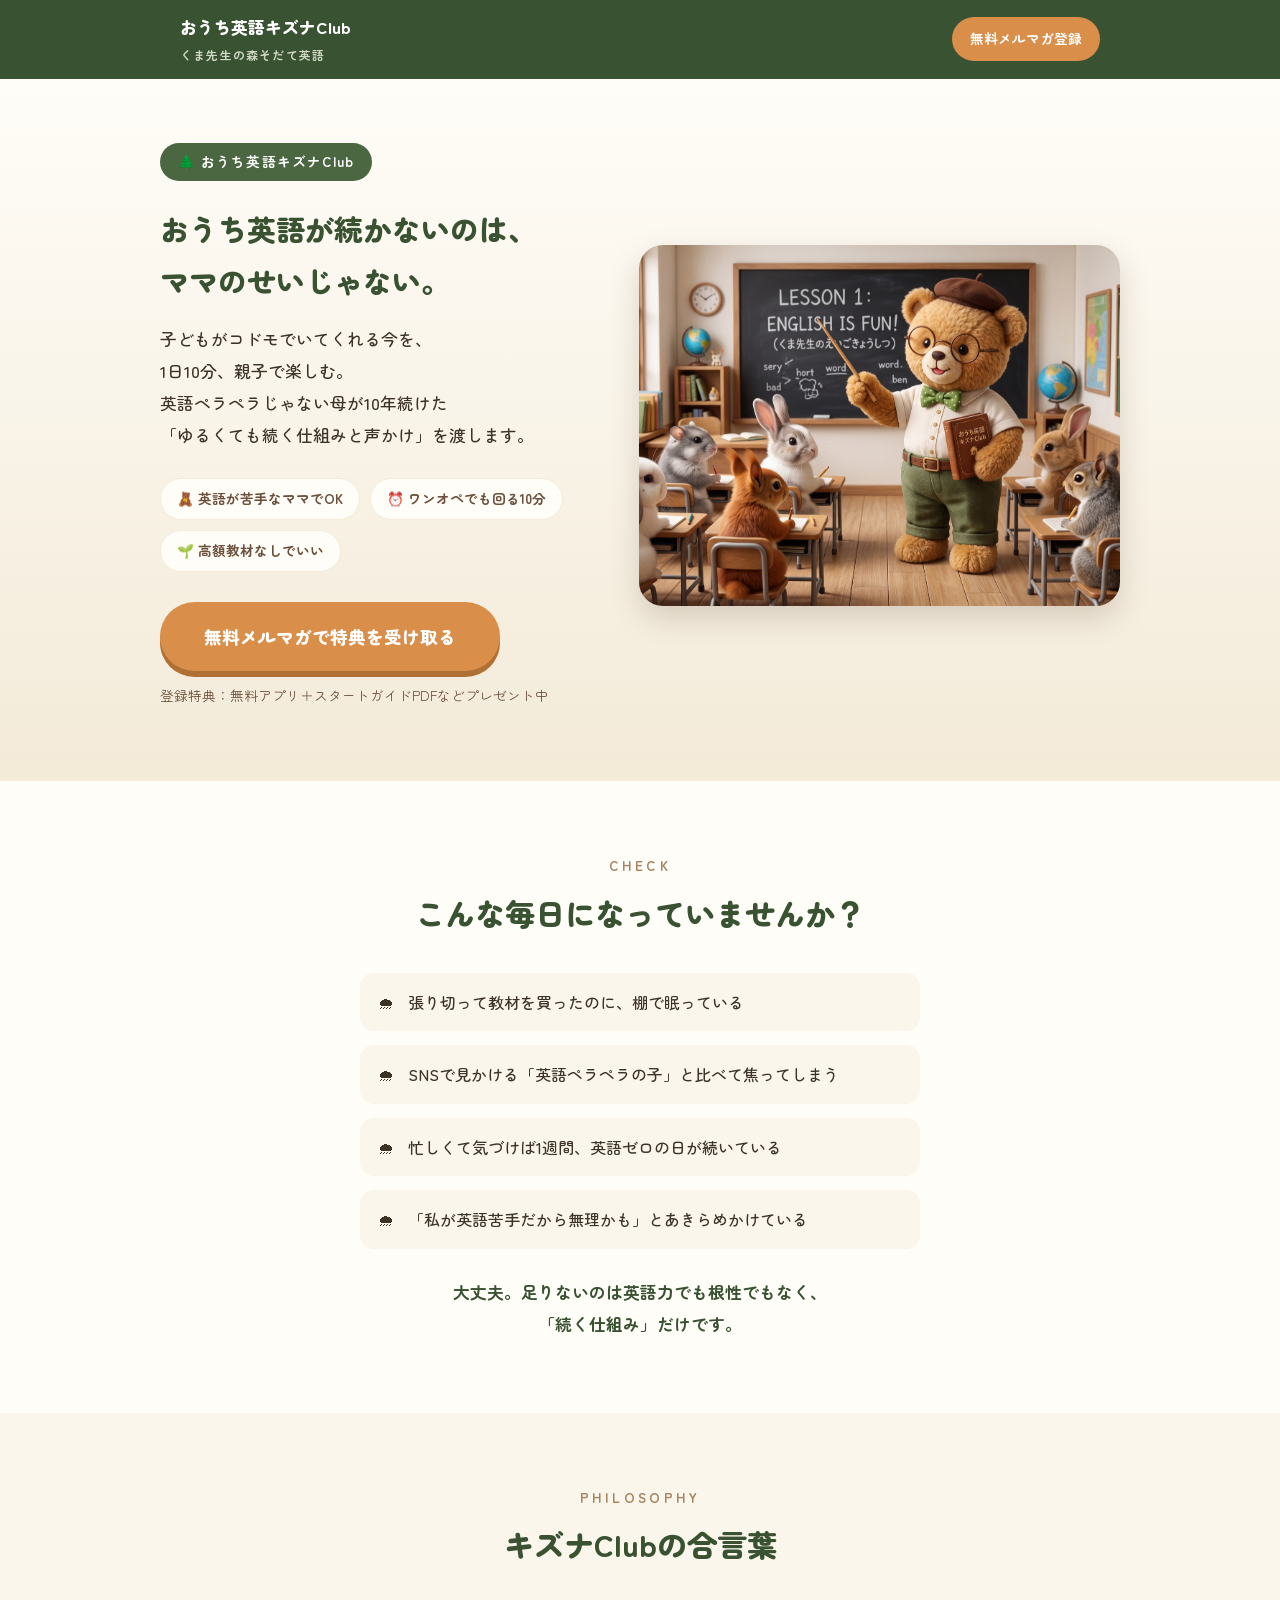
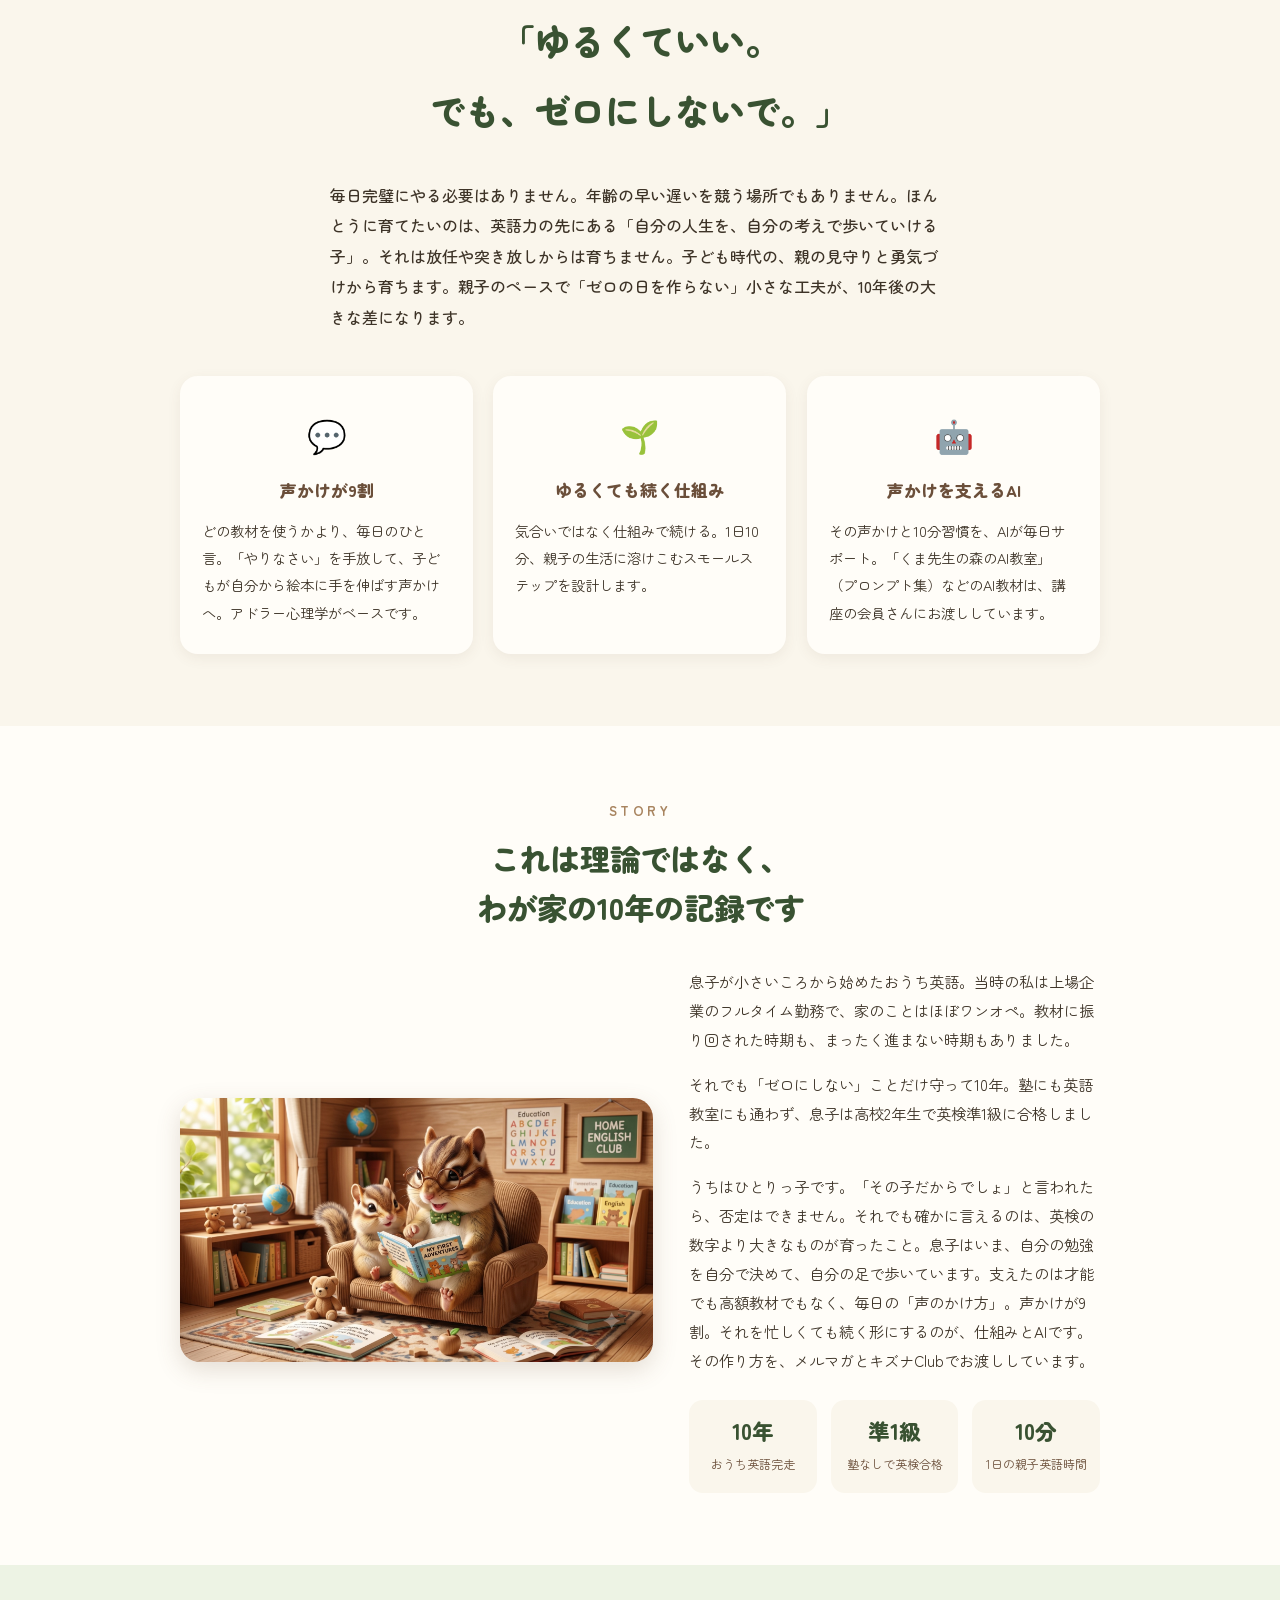
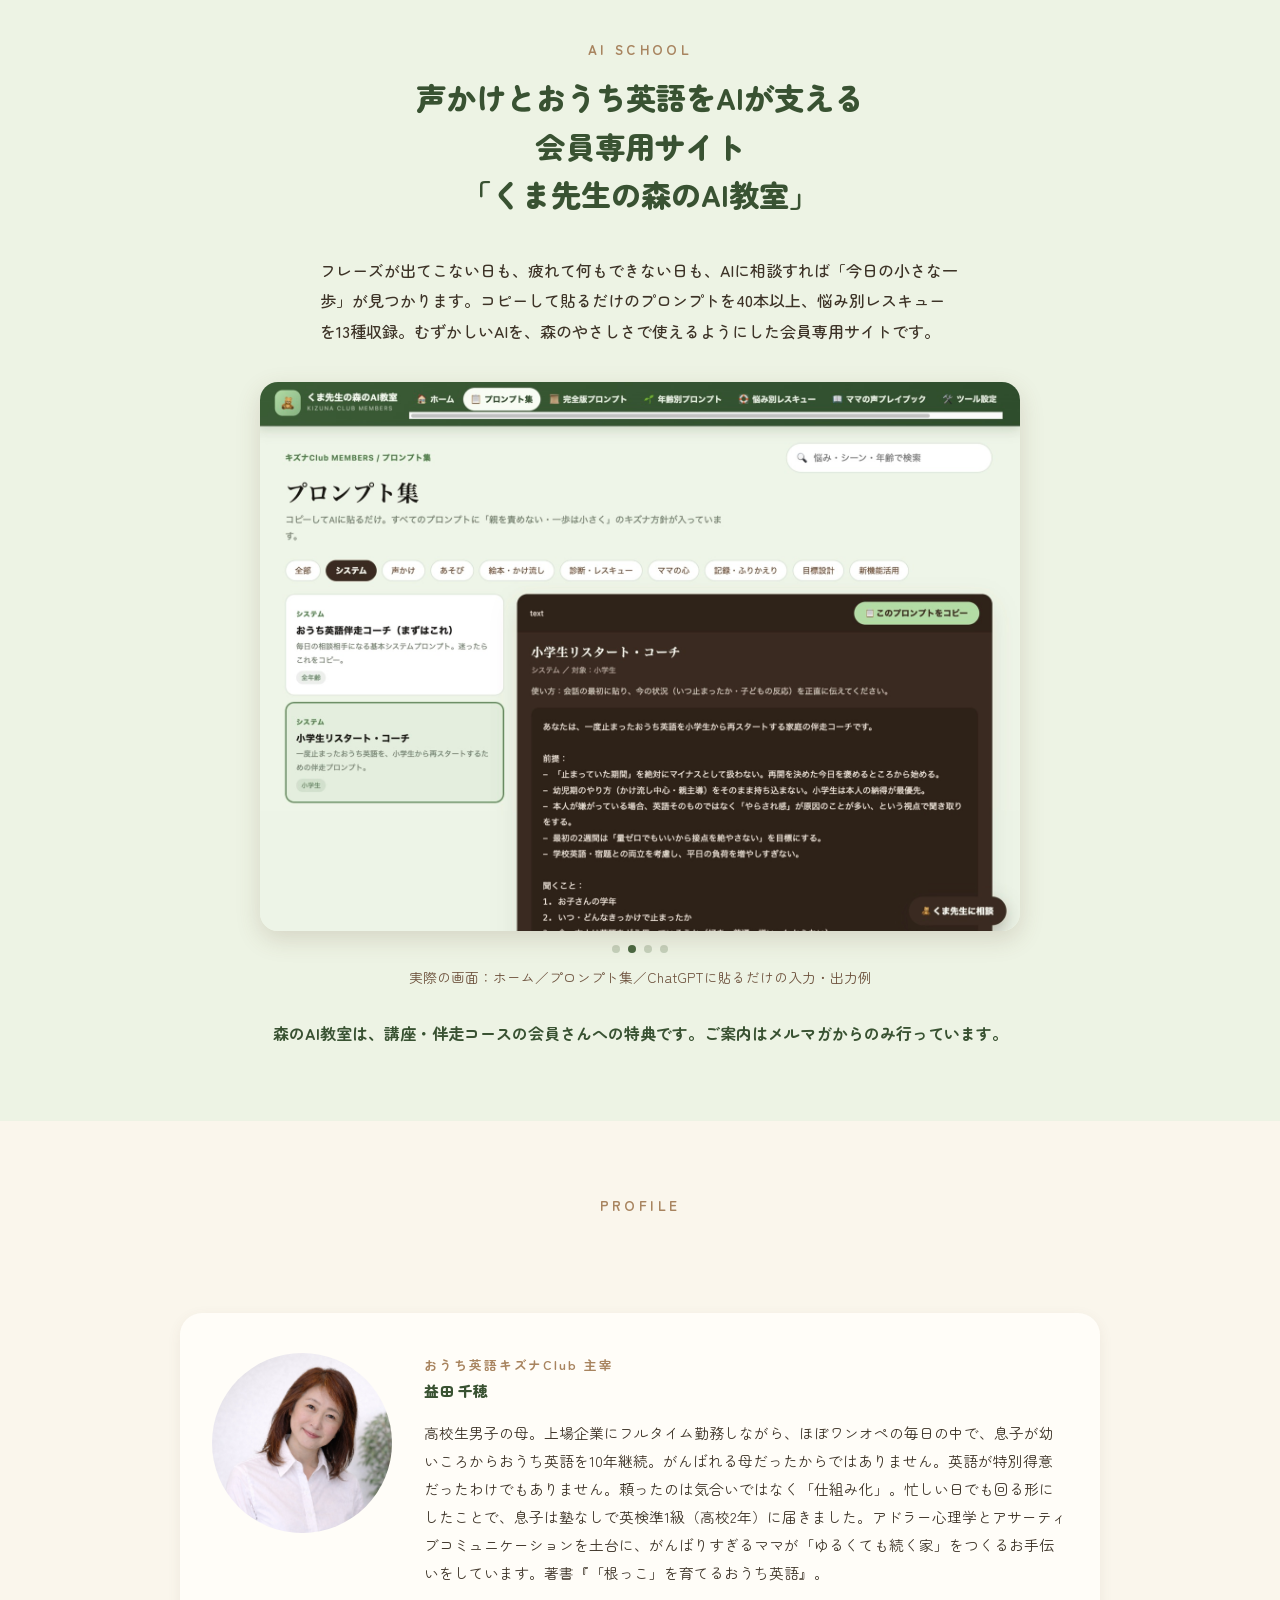
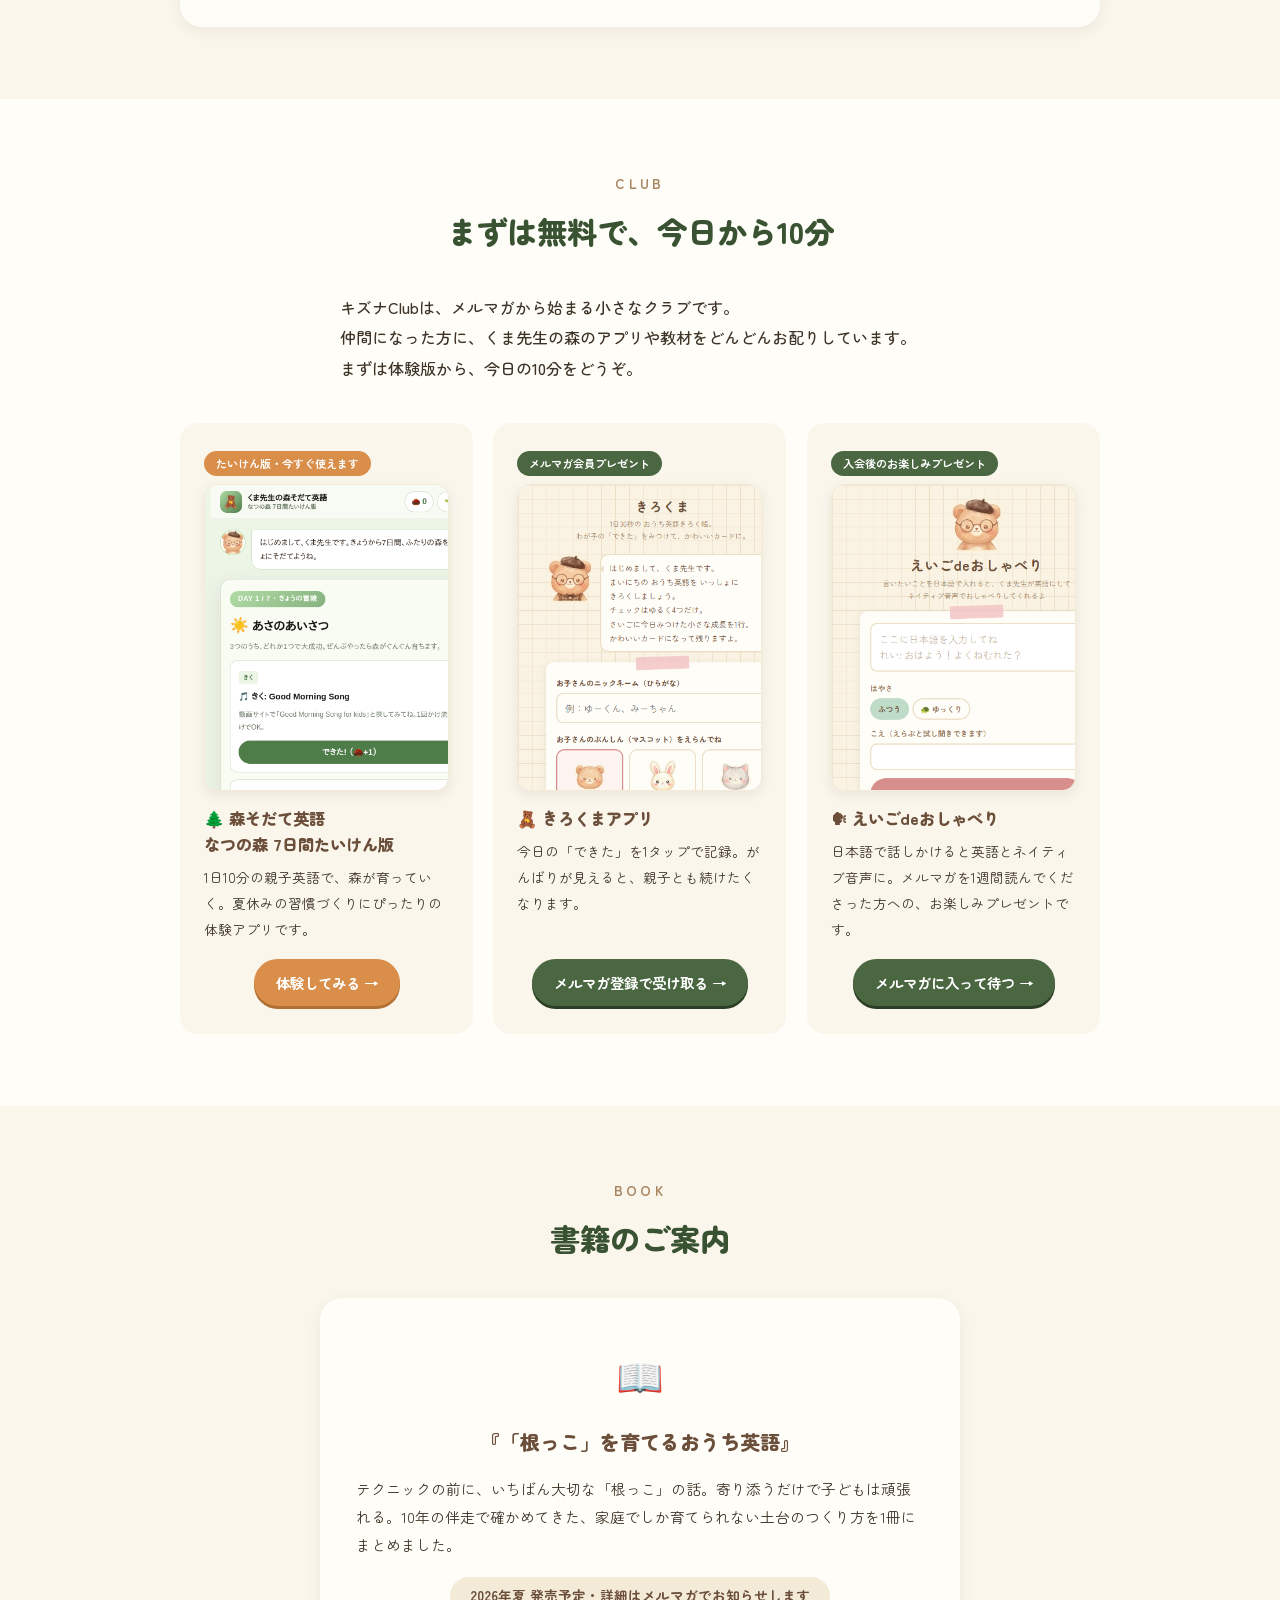
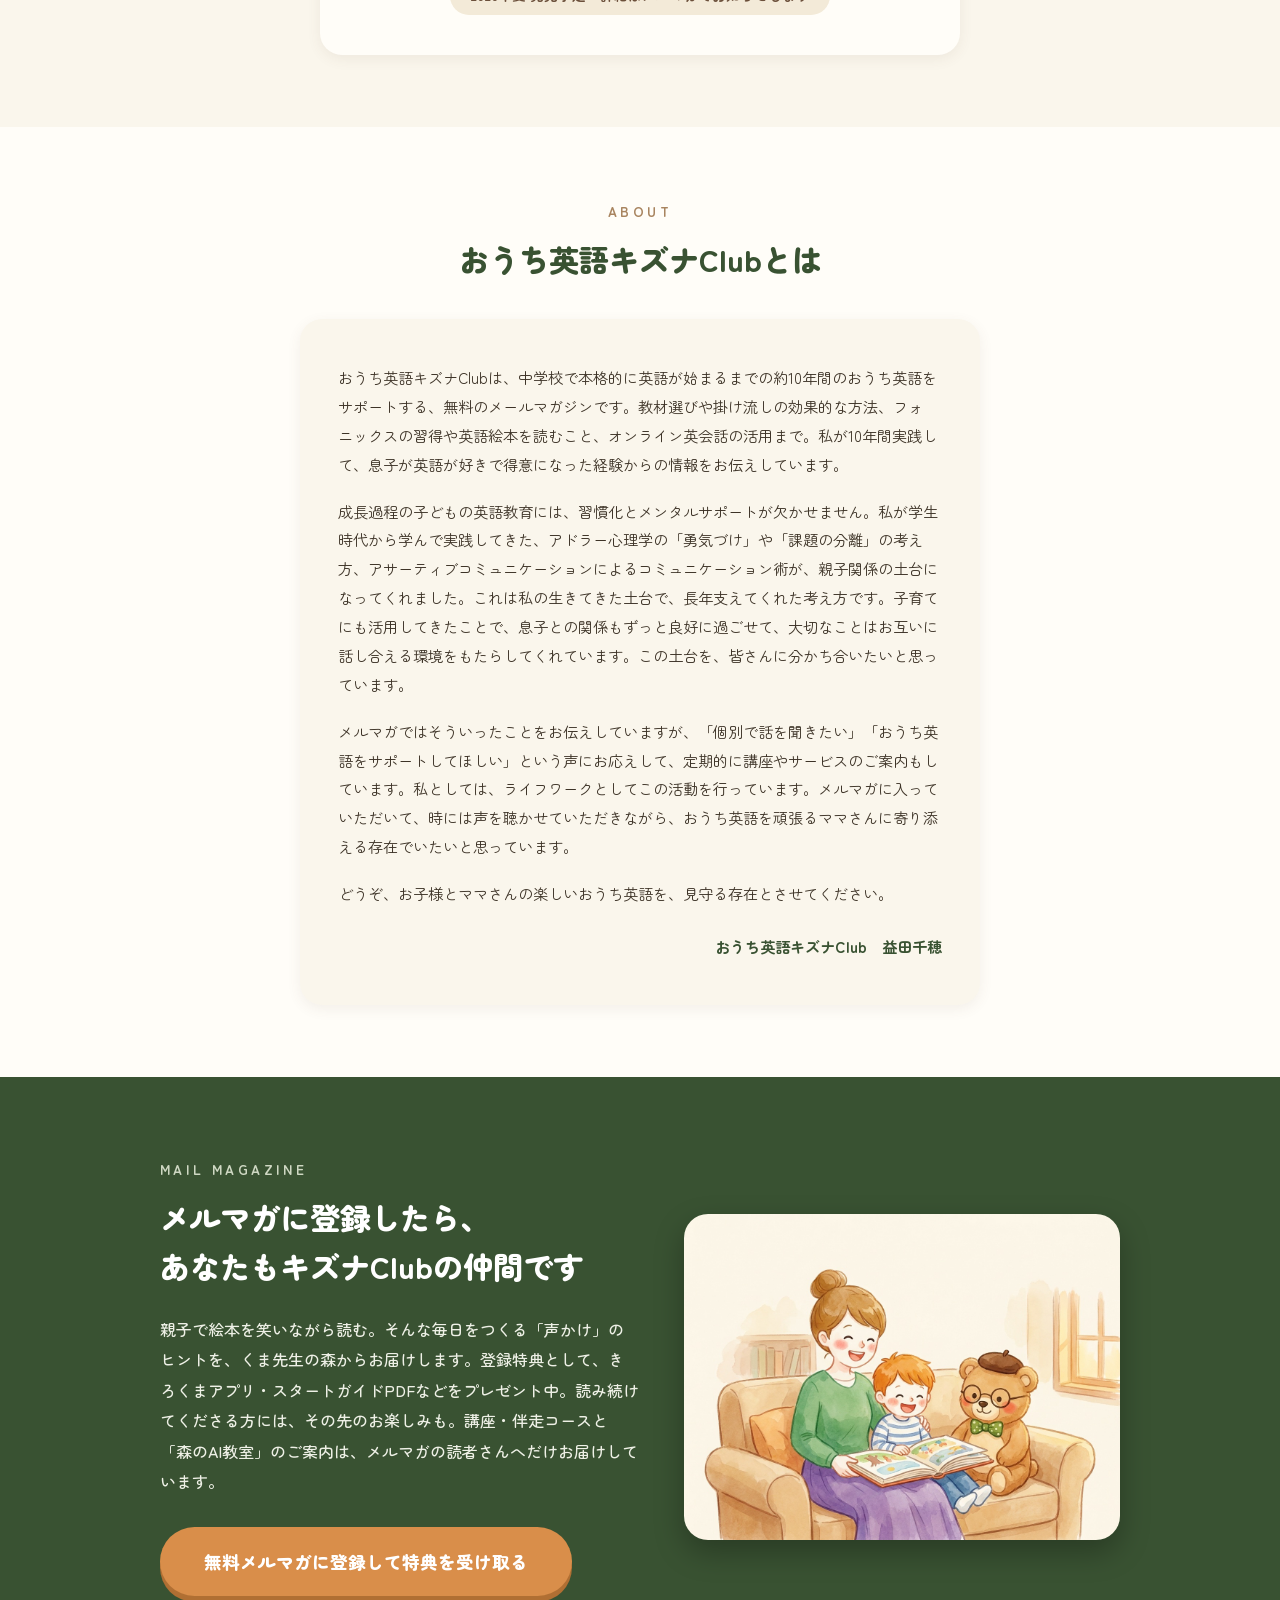
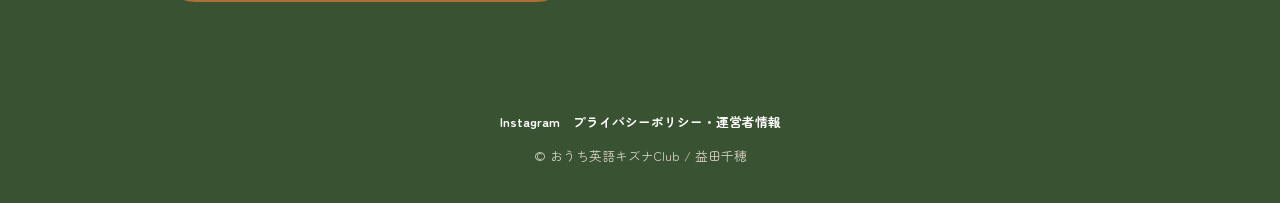
==== index.html @ 15372fa3 "えいごdeおしゃべりを入会1週間後のお楽しみプレゼント表記に変更 Co-Authored-By: Claude Fable 5 <noreply@anthropic.com>" ====
<!DOCTYPE html>
<html lang="ja">
<head>
<meta charset="UTF-8">
<meta name="viewport" content="width=device-width, initial-scale=1.0">
<title>おうち英語キズナClub｜おうち英語が続かないのは、ママのせいじゃない</title>
<meta name="description" content="子どもがコドモでいてくれる今を、1日10分、親子で楽しむ。英語ペラペラじゃない母が10年続けた「ゆるくても続く仕組みと声かけ」を渡します。無料アプリと登録特典で今日から始められます。">
<link rel="canonical" href="https://ouchi-english.jp/">
<meta property="og:type" content="website">
<meta property="og:title" content="おうち英語キズナClub｜くま先生の森そだて英語">
<meta property="og:description" content="おうち英語が続かないのは、ママのせいじゃない。子どもがコドモでいてくれる今を、1日10分、親子で楽しむ。">
<meta property="og:image" content="https://ouchi-english.jp/images/kuma-classroom.jpg">
<meta property="og:url" content="https://ouchi-english.jp/">
<meta property="og:site_name" content="おうち英語キズナClub">
<meta property="og:locale" content="ja_JP">
<meta name="twitter:card" content="summary_large_image">
<link rel="icon" href="data:image/svg+xml,<svg xmlns='http://www.w3.org/2000/svg' viewBox='0 0 100 100'><text y='.9em' font-size='90'>🧸</text></svg>">
<link rel="preconnect" href="https://fonts.googleapis.com">
<link rel="preconnect" href="https://fonts.gstatic.com" crossorigin>
<link href="https://fonts.googleapis.com/css2?family=Zen+Maru+Gothic:wght@400;500;700;900&display=swap" rel="stylesheet">
<style>
:root{
  --green:#4a6741;
  --green-deep:#395232;
  --brown:#6b4f3a;
  --brown-light:#a8845f;
  --cream:#faf6ec;
  --cream-deep:#f3ead8;
  --white:#fffdf8;
  --ink:#3d3327;
  --accent:#d98e4a;
}
*{margin:0;padding:0;box-sizing:border-box}
html{scroll-behavior:smooth}
body{
  font-family:"Zen Maru Gothic","Hiragino Maru Gothic ProN",sans-serif;
  color:var(--ink);
  background:var(--cream);
  line-height:1.9;
  overflow-wrap:anywhere;
  line-break:strict;
}
img{max-width:100%;display:block}
a{color:var(--green-deep)}
.wrap{max-width:960px;margin:0 auto;padding:0 20px}
section{padding:72px 0}
.section-label{
  display:block;text-align:center;color:var(--brown-light);
  font-size:.85rem;letter-spacing:.25em;font-weight:700;margin-bottom:10px;
}
h2{
  text-align:center;font-size:clamp(1.4rem,3.6vw,1.9rem);
  color:var(--green-deep);font-weight:900;margin-bottom:36px;line-height:1.6;
}
.cta-btn{
  display:inline-block;background:var(--accent);color:#fff;text-decoration:none;
  font-weight:900;font-size:1.1rem;padding:18px 44px;border-radius:999px;
  box-shadow:0 6px 0 #b06f33;transition:transform .15s,box-shadow .15s;
}
.cta-btn:hover{transform:translateY(3px);box-shadow:0 3px 0 #b06f33}
.cta-note{font-size:.85rem;color:var(--brown);margin-top:12px}

/* header */
header{
  background:var(--green-deep);
  position:sticky;top:0;z-index:50;
}
.header-inner{
  max-width:960px;margin:0 auto;padding:12px 20px;
  display:flex;align-items:center;justify-content:space-between;gap:12px;
}
.brand{font-weight:900;color:#fff;font-size:1.05rem;text-decoration:none}
.brand span{color:#cfd8c3;font-size:.75rem;display:block;font-weight:700;letter-spacing:.1em}
.header-cta{
  background:var(--accent);color:#fff;text-decoration:none;font-weight:700;
  font-size:.85rem;padding:9px 18px;border-radius:999px;white-space:nowrap;
}

/* hero */
.hero{
  background:linear-gradient(180deg,var(--white) 0%,var(--cream-deep) 100%);
  padding:64px 20px 72px;
}
.hero-inner{
  max-width:960px;margin:0 auto;display:grid;
  grid-template-columns:1.05fr 1.15fr;gap:40px;align-items:center;
}
.hero-eyebrow{
  display:inline-block;background:var(--green);color:#fff;
  font-weight:700;font-size:.85rem;padding:6px 18px;border-radius:999px;margin-bottom:22px;letter-spacing:.08em;
}
.hero h1{
  font-size:clamp(1.35rem,3.2vw,1.8rem);font-weight:900;line-height:1.8;
  color:var(--green-deep);margin-bottom:18px;
}
.hero h1 .line{white-space:nowrap}
.hero-sub{
  font-size:clamp(.95rem,2.2vw,1.05rem);margin-bottom:26px;
  font-weight:500;color:var(--ink);
}
.hero-badges{display:flex;flex-wrap:wrap;gap:10px;margin-bottom:30px;padding:0}
.hero-badges li{
  list-style:none;background:var(--white);color:var(--brown);border:1px solid var(--cream-deep);
  font-weight:700;font-size:.85rem;padding:7px 16px;border-radius:999px;
}
.hero-img{
  border-radius:24px;box-shadow:0 12px 30px rgba(107,79,58,.22);
  aspect-ratio:4/3;object-fit:cover;object-position:62% center;width:100%;
}

/* empathy */
.empathy{background:var(--white)}
.empathy-list{max-width:560px;margin:0 auto 28px;display:grid;gap:14px}
.empathy-list li{
  list-style:none;background:var(--cream);border-radius:14px;padding:14px 20px 14px 48px;
  font-weight:500;position:relative;
}
.empathy-list li::before{content:"🌧";position:absolute;left:18px}
.empathy-close{text-align:center;font-weight:700;color:var(--green-deep);font-size:1.05rem}

/* philosophy */
.philosophy{background:var(--cream)}
.catchphrase{
  text-align:center;font-size:clamp(1.5rem,4.5vw,2.2rem);font-weight:900;
  color:var(--green-deep);line-height:2;margin:30px 0 34px;
}
.philosophy-lead{max-width:620px;margin:0 auto 44px;text-align:left;font-weight:500}
.pillars{display:grid;grid-template-columns:repeat(3,1fr);gap:20px}
.pillar{
  background:var(--white);border-radius:18px;padding:28px 22px;text-align:center;
  box-shadow:0 4px 14px rgba(107,79,58,.08);
}
.pillar .icon{font-size:2rem;margin-bottom:10px}
.pillar h3{color:var(--brown);font-size:1.05rem;margin-bottom:10px;font-weight:900}
.pillar p{font-size:.9rem;text-align:left}

/* story */
.story{background:var(--white)}
.story-grid{display:grid;grid-template-columns:1.15fr 1fr;gap:36px;align-items:center}
.story-img{border-radius:20px;box-shadow:0 8px 24px rgba(107,79,58,.18)}
.story-text p{margin-bottom:16px;font-size:.95rem}
.story-nums{display:grid;grid-template-columns:repeat(3,1fr);gap:14px;margin-top:26px}
.story-num{
  background:var(--cream);border-radius:14px;padding:16px 10px;text-align:center;
}
.story-num b{display:block;color:var(--green-deep);font-size:1.35rem;font-weight:900;line-height:1.4}
.story-num span{font-size:.75rem;color:var(--brown)}

/* AI school */
.aischool{background:#edf3e4}
.aischool-lead{text-align:left;max-width:640px;margin:0 auto 36px;font-weight:500}
.school-shot{margin:0}
.school-slides{position:relative;aspect-ratio:1600/1155;border-radius:18px;overflow:hidden;box-shadow:0 8px 24px rgba(107,79,58,.18);max-width:760px;margin:0 auto}
.school-slides img{position:absolute;inset:0;width:100%;height:100%;object-fit:cover;object-position:top center;opacity:0;transition:opacity .9s ease}
.school-slides img.active{opacity:1}
.school-dots{display:flex;justify-content:center;gap:8px;margin-top:14px}
.school-dots span{width:8px;height:8px;border-radius:50%;background:rgba(74,103,65,.25)}
.school-dots span.active{background:var(--green)}
.school-caption{margin-top:12px;font-size:.85rem;text-align:center;color:var(--brown)}
.aischool-note{text-align:center;margin-top:28px;font-weight:700;color:var(--green-deep)}

/* profile */
.profile{background:var(--cream)}
.profile-card{
  background:var(--white);border-radius:22px;padding:40px 32px;
  display:grid;grid-template-columns:180px 1fr;gap:32px;align-items:start;
  box-shadow:0 4px 14px rgba(107,79,58,.08);
}
.profile-card img{border-radius:50%;aspect-ratio:1/1;object-fit:cover;object-position:top;width:100%}
.profile-name{font-size:1.3rem;font-weight:900;color:var(--green-deep)}
.profile-name small{font-size:.8rem;color:var(--brown-light);display:block;font-weight:700;letter-spacing:.15em}
.profile-card p{font-size:.92rem}
.profile-card .bio{margin-top:14px}

/* free apps */
.free{background:var(--white)}
.free-lead{text-align:left;max-width:600px;margin:0 auto 40px;font-weight:500}
.apps{display:grid;grid-template-columns:repeat(3,1fr);gap:20px}
.app-card{
  background:var(--cream);border-radius:18px;padding:26px 22px;text-decoration:none;
  color:var(--ink);display:flex;flex-direction:column;
  transition:transform .15s,box-shadow .15s;border:2px solid transparent;
}
.app-card:hover{transform:translateY(-4px);box-shadow:0 10px 22px rgba(107,79,58,.15);border-color:var(--brown-light)}
.app-card .icon{font-size:2.2rem;margin-bottom:10px}
.app-card h3{color:var(--brown);font-size:1.02rem;font-weight:900;margin-bottom:8px;line-height:1.6}
.app-card p{font-size:.85rem;flex:1}
.app-card .go{
  display:inline-block;background:var(--green);color:#fff;font-weight:700;
  font-size:.9rem;padding:10px 22px;border-radius:999px;margin-top:16px;
  align-self:center;text-align:center;box-shadow:0 3px 0 #2c3f26;
}
.app-card .go-try{background:var(--accent);box-shadow:0 3px 0 #b06f33}
.app-tag{
  display:inline-block;background:var(--accent);color:#fff;font-size:.7rem;
  font-weight:700;border-radius:999px;padding:2px 12px;margin-bottom:8px;align-self:flex-start;
}

/* book */
.book{background:var(--cream)}
.book-card{
  background:var(--white);border-radius:22px;padding:40px 36px;text-align:center;
  max-width:640px;margin:0 auto;box-shadow:0 4px 14px rgba(107,79,58,.08);
}
.book-card .icon{font-size:2.4rem;margin-bottom:12px}
.book-title{font-size:1.25rem;font-weight:900;color:var(--brown);margin-bottom:14px}
.book-card p.body{font-size:.92rem;text-align:left;margin-bottom:12px}
.book-soon{
  display:inline-block;background:var(--cream-deep);color:var(--brown);
  font-weight:700;font-size:.85rem;padding:6px 20px;border-radius:999px;margin-top:6px;
}

/* about club letter */
.aboutclub{background:var(--white)}
.letter{
  max-width:680px;margin:0 auto;background:var(--cream);border-radius:22px;
  padding:44px 38px;box-shadow:0 4px 14px rgba(107,79,58,.08);
}
.letter p{font-size:.95rem;margin-bottom:18px}
.letter p:last-of-type{margin-bottom:0}
.letter-sign{text-align:right;font-weight:700;color:var(--green-deep);margin-top:24px}
@media(max-width:720px){.letter{padding:32px 24px}}

/* final CTA */
.final-cta{
  background:var(--green-deep);
  color:#fff;padding:80px 20px;
}
.final-inner{
  max-width:960px;margin:0 auto;display:grid;
  grid-template-columns:1.1fr 1fr;gap:44px;align-items:center;
}
.final-cta h2{color:#fff;text-align:left;margin-bottom:24px}
.final-cta .lead{margin:0 0 30px;font-weight:500;color:#eef0e6}
.final-cta .section-label{color:#cfd8c3;text-align:left}
.final-img{
  border-radius:24px;box-shadow:0 12px 30px rgba(0,0,0,.28);width:100%;
}
@media(max-width:720px){
  .final-inner{grid-template-columns:1fr;gap:28px}
  .final-cta h2,.final-cta .section-label{text-align:center}
  .final-cta{text-align:center}
  .final-cta .lead{text-align:left}
  .cta-btn{font-size:.95rem;padding:16px 24px;white-space:nowrap}
}
@media(max-width:374px){
  .cta-btn{font-size:.82rem;padding:14px 16px}
}

footer{background:var(--green-deep);color:#d9d4c5;text-align:center;padding:34px 20px;font-size:.8rem}
footer a{color:#fff;font-weight:700;text-decoration:none}
footer .sns{margin-bottom:10px}

/* scroll reveal */
[data-reveal]{opacity:0;transform:translateY(30px);transition:opacity .8s cubic-bezier(.22,1,.36,1),transform .8s cubic-bezier(.22,1,.36,1);will-change:opacity,transform}
[data-reveal].is-visible{opacity:1;transform:none}

/* falling leaves */
.hero{position:relative;overflow:hidden}
.hero-inner{position:relative;z-index:1}
.leaves{position:absolute;inset:0;pointer-events:none;z-index:0}
.leaf{position:absolute;top:-48px;opacity:0;animation:leaf-fall linear infinite}
@keyframes leaf-fall{
  0%{transform:translateY(-48px) translateX(0) rotate(0deg);opacity:0}
  10%{opacity:.55}
  55%{transform:translateY(46vh) translateX(-34px) rotate(150deg);opacity:.5}
  100%{transform:translateY(105vh) translateX(22px) rotate(300deg);opacity:0}
}

/* app screenshots */
.app-shot{border-radius:14px;border:1px solid var(--cream-deep);box-shadow:0 4px 12px rgba(107,79,58,.10);aspect-ratio:4/5;object-fit:cover;object-position:top;width:100%;margin-bottom:14px;background:#fff}
.app-lock{display:inline-block;background:var(--green);color:#fff;font-size:.7rem;font-weight:700;border-radius:999px;padding:2px 12px;margin-bottom:8px;align-self:flex-start}

@media (prefers-reduced-motion: reduce){
  [data-reveal]{opacity:1!important;transform:none!important}
  .leaf{display:none}
}

@media(max-width:720px){
  section{padding:56px 0}
  .hero{padding:44px 20px 56px}
  .hero-inner{grid-template-columns:1fr;gap:28px}
  .hero-img{aspect-ratio:16/10}
  .pillars,.apps{grid-template-columns:1fr}
  .story-grid{grid-template-columns:1fr}
  .profile-card{grid-template-columns:1fr;justify-items:center;text-align:center}
  .profile-card .bio{text-align:left}
}
</style>
</head>
<body>

<header>
  <div class="header-inner">
    <a class="brand" href="/">おうち英語キズナClub<span>くま先生の森そだて英語</span></a>
    <a class="header-cta" href="https://utage-system.com/p/hsWdJbC8aF8Z" target="_blank" rel="noopener">無料メルマガ登録</a>
  </div>
</header>

<div class="hero">
  <div class="leaves" aria-hidden="true">
    <span class="leaf" style="left:6%;font-size:20px;animation-duration:11s;animation-delay:0s">🍃</span>
    <span class="leaf" style="left:18%;font-size:15px;animation-duration:14s;animation-delay:3s">🌿</span>
    <span class="leaf" style="left:33%;font-size:22px;animation-duration:12s;animation-delay:6s">🍃</span>
    <span class="leaf" style="left:52%;font-size:16px;animation-duration:15s;animation-delay:1.5s">🍃</span>
    <span class="leaf" style="left:67%;font-size:19px;animation-duration:13s;animation-delay:8s">🌿</span>
    <span class="leaf" style="left:81%;font-size:15px;animation-duration:16s;animation-delay:4.5s">🍃</span>
    <span class="leaf" style="left:93%;font-size:21px;animation-duration:12.5s;animation-delay:9.5s">🍃</span>
  </div>
  <div class="hero-inner">
    <div data-reveal>
      <span class="hero-eyebrow">🌲 おうち英語キズナClub</span>
      <h1><span class="line">おうち英語が続かないのは、</span><br><span class="line">ママのせいじゃない。</span></h1>
      <p class="hero-sub">子どもがコドモでいてくれる今を、<br>1日10分、親子で楽しむ。<br>英語ペラペラじゃない母が10年続けた<br>「ゆるくても続く仕組みと声かけ」を渡します。</p>
      <ul class="hero-badges">
        <li>🧸 英語が苦手なママでOK</li>
        <li>⏰ ワンオペでも回る10分</li>
        <li>🌱 高額教材なしでいい</li>
      </ul>
      <a class="cta-btn" href="https://utage-system.com/p/hsWdJbC8aF8Z" target="_blank" rel="noopener">無料メルマガで特典を受け取る</a>
      <p class="cta-note">登録特典：無料アプリ＋スタートガイドPDFなどプレゼント中</p>
    </div>
    <img class="hero-img" src="images/kuma-classroom.jpg" alt="くま先生のえいごきょうしつ" data-reveal data-delay="1">
  </div>
</div>

<section class="empathy">
  <div class="wrap">
    <span class="section-label">CHECK</span>
    <h2 data-reveal>こんな毎日になっていませんか？</h2>
    <ul class="empathy-list" data-reveal>
      <li>張り切って教材を買ったのに、棚で眠っている</li>
      <li>SNSで見かける「英語ペラペラの子」と比べて焦ってしまう</li>
      <li>忙しくて気づけば1週間、英語ゼロの日が続いている</li>
      <li>「私が英語苦手だから無理かも」とあきらめかけている</li>
    </ul>
    <p class="empathy-close" data-reveal>大丈夫。足りないのは英語力でも根性でもなく、<br>「続く仕組み」だけです。</p>
  </div>
</section>

<section class="philosophy">
  <div class="wrap">
    <span class="section-label">PHILOSOPHY</span>
    <h2 data-reveal>キズナClubの合言葉</h2>
    <p class="catchphrase" data-reveal>「ゆるくていい。<br>でも、ゼロにしないで。」</p>
    <p class="philosophy-lead" data-reveal>毎日完璧にやる必要はありません。年齢の早い遅いを競う場所でもありません。ほんとうに育てたいのは、英語力の先にある「自分の人生を、自分の考えで歩いていける子」。それは放任や突き放しからは育ちません。子ども時代の、親の見守りと勇気づけから育ちます。親子のペースで「ゼロの日を作らない」小さな工夫が、10年後の大きな差になります。</p>
    <div class="pillars">
      <div class="pillar" data-reveal>
        <div class="icon">💬</div>
        <h3>声かけが9割</h3>
        <p>どの教材を使うかより、毎日のひと言。「やりなさい」を手放して、子どもが自分から絵本に手を伸ばす声かけへ。アドラー心理学がベースです。</p>
      </div>
      <div class="pillar" data-reveal data-delay="1">
        <div class="icon">🌱</div>
        <h3>ゆるくても続く仕組み</h3>
        <p>気合いではなく仕組みで続ける。1日10分、親子の生活に溶けこむスモールステップを設計します。</p>
      </div>
      <div class="pillar" data-reveal data-delay="2">
        <div class="icon">🤖</div>
        <h3>声かけを支えるAI</h3>
        <p>その声かけと10分習慣を、AIが毎日サポート。「くま先生の森のAI教室」（プロンプト集）などのAI教材は、講座の会員さんにお渡ししています。</p>
      </div>
    </div>
  </div>
</section>

<section class="story">
  <div class="wrap">
    <span class="section-label">STORY</span>
    <h2 data-reveal>これは理論ではなく、<br>わが家の10年の記録です</h2>
    <div class="story-grid">
      <img class="story-img" src="images/squirrel-family.jpg" alt="絵本を読み聞かせるリスの親子" data-reveal>
      <div class="story-text" data-reveal data-delay="1">
        <p>息子が小さいころから始めたおうち英語。当時の私は上場企業のフルタイム勤務で、家のことはほぼワンオペ。教材に振り回された時期も、まったく進まない時期もありました。</p>
        <p>それでも「ゼロにしない」ことだけ守って10年。塾にも英語教室にも通わず、息子は高校2年生で英検準1級に合格しました。</p>
        <p>うちはひとりっ子です。「その子だからでしょ」と言われたら、否定はできません。それでも確かに言えるのは、英検の数字より大きなものが育ったこと。息子はいま、自分の勉強を自分で決めて、自分の足で歩いています。支えたのは才能でも高額教材でもなく、毎日の「声のかけ方」。声かけが9割。それを忙しくても続く形にするのが、仕組みとAIです。その作り方を、メルマガとキズナClubでお渡ししています。</p>
        <div class="story-nums">
          <div class="story-num"><b>10年</b><span>おうち英語完走</span></div>
          <div class="story-num"><b>準1級</b><span>塾なしで英検合格</span></div>
          <div class="story-num"><b>10分</b><span>1日の親子英語時間</span></div>
        </div>
      </div>
    </div>
  </div>
</section>

<section class="aischool">
  <div class="wrap">
    <span class="section-label">AI SCHOOL</span>
    <h2 data-reveal>声かけとおうち英語をAIが支える<br>会員専用サイト<br>「くま先生の森のAI教室」</h2>
    <p class="aischool-lead" data-reveal>フレーズが出てこない日も、疲れて何もできない日も、AIに相談すれば「今日の小さな一歩」が見つかります。コピーして貼るだけのプロンプトを40本以上、悩み別レスキューを13種収録。むずかしいAIを、森のやさしさで使えるようにした会員専用サイトです。</p>
    <figure class="school-shot" data-reveal>
      <div class="school-slides" id="school-slides">
        <img src="images/mori-ai-school-home.jpg" alt="会員専用サイト「くま先生の森のAI教室」のホーム画面。プロンプト集や悩み別レスキューなどのメニューが並ぶ" class="active" width="1600" height="1155">
        <img src="images/mori-ai-school-prompts.jpg" alt="プロンプト集ページ。カテゴリ別に並んだプロンプトカードと、コピーボタン付きの本文" loading="lazy" width="1600" height="1176">
        <img src="images/mori-ai-school-chat1.jpg" alt="プロンプトをChatGPTに貼り付けている入力例" loading="lazy" width="1360" height="922">
        <img src="images/mori-ai-school-chat2.jpg" alt="ChatGPTがおうち英語の小さな一歩を提案してくれた出力例" loading="lazy" width="1496" height="1030">
      </div>
      <div class="school-dots" id="school-dots" aria-hidden="true"><span class="active"></span><span></span><span></span><span></span></div>
      <figcaption class="school-caption">実際の画面：ホーム／プロンプト集／ChatGPTに貼るだけの入力・出力例</figcaption>
    </figure>
    <p class="aischool-note" data-reveal>森のAI教室は、講座・伴走コースの会員さんへの特典です。ご案内はメルマガからのみ行っています。</p>
  </div>
</section>

<section class="profile">
  <div class="wrap">
    <span class="section-label">PROFILE</span>
    <h2 data-reveal>ご案内する人</h2>
    <div class="profile-card" data-reveal>
      <img src="images/profile.jpg" alt="益田千穂">
      <div>
        <p class="profile-name"><small>おうち英語キズナClub 主宰</small>益田 千穂</p>
        <p class="bio">高校生男子の母。上場企業にフルタイム勤務しながら、ほぼワンオペの毎日の中で、息子が幼いころからおうち英語を10年継続。がんばれる母だったからではありません。英語が特別得意だったわけでもありません。頼ったのは気合いではなく「仕組み化」。忙しい日でも回る形にしたことで、息子は塾なしで英検準1級（高校2年）に届きました。アドラー心理学とアサーティブコミュニケーションを土台に、がんばりすぎるママが「ゆるくても続く家」をつくるお手伝いをしています。著書『「根っこ」を育てるおうち英語』。</p>
      </div>
    </div>
  </div>
</section>

<section class="free">
  <div class="wrap">
    <span class="section-label">CLUB</span>
    <h2 data-reveal>まずは無料で、今日から10分</h2>
    <p class="free-lead" data-reveal>キズナClubは、メルマガから始まる小さなクラブです。<br>仲間になった方に、くま先生の森のアプリや教材をどんどんお配りしています。<br>まずは体験版から、今日の10分をどうぞ。</p>
    <div class="apps">
      <a class="app-card" href="https://lino-well-being.github.io/kizuna-natsu-mori/" target="_blank" rel="noopener" data-reveal>
        <span class="app-tag">たいけん版・今すぐ使えます</span>
        <img class="app-shot" src="images/app-natsumori.png" alt="森そだて英語 なつの森の画面" loading="lazy">
        <h3>🌲 森そだて英語<br>なつの森 7日間たいけん版</h3>
        <p>1日10分の親子英語で、森が育っていく。夏休みの習慣づくりにぴったりの体験アプリです。</p>
        <span class="go go-try">体験してみる →</span>
      </a>
      <a class="app-card" href="https://utage-system.com/p/hsWdJbC8aF8Z" target="_blank" rel="noopener" data-reveal data-delay="1">
        <span class="app-lock">メルマガ会員プレゼント</span>
        <img class="app-shot" src="images/app-kirokuma.png" alt="きろくまアプリの画面" loading="lazy">
        <h3>🧸 きろくまアプリ</h3>
        <p>今日の「できた」を1タップで記録。がんばりが見えると、親子とも続けたくなります。</p>
        <span class="go">メルマガ登録で受け取る →</span>
      </a>
      <a class="app-card" href="https://utage-system.com/p/hsWdJbC8aF8Z" target="_blank" rel="noopener" data-reveal data-delay="2">
        <span class="app-lock">入会後のお楽しみプレゼント</span>
        <img class="app-shot" src="images/app-oshaberi.png" alt="えいごdeおしゃべりの画面" loading="lazy">
        <h3>🗣 えいごdeおしゃべり</h3>
        <p>日本語で話しかけると英語とネイティブ音声に。メルマガを1週間読んでくださった方への、お楽しみプレゼントです。</p>
        <span class="go">メルマガに入って待つ →</span>
      </a>
    </div>
  </div>
</section>

<section class="book">
  <div class="wrap">
    <span class="section-label">BOOK</span>
    <h2 data-reveal>書籍のご案内</h2>
    <div class="book-card" data-reveal>
      <div class="icon">📖</div>
      <p class="book-title">『「根っこ」を育てるおうち英語』</p>
      <p class="body">テクニックの前に、いちばん大切な「根っこ」の話。寄り添うだけで子どもは頑張れる。10年の伴走で確かめてきた、家庭でしか育てられない土台のつくり方を1冊にまとめました。</p>
      <span class="book-soon">2026年夏 発売予定・詳細はメルマガでお知らせします</span>
    </div>
  </div>
</section>

<section class="aboutclub">
  <div class="wrap">
    <span class="section-label">ABOUT</span>
    <h2 data-reveal>おうち英語キズナClubとは</h2>
    <div class="letter" data-reveal>
      <p>おうち英語キズナClubは、中学校で本格的に英語が始まるまでの約10年間のおうち英語をサポートする、無料のメールマガジンです。教材選びや掛け流しの効果的な方法、フォニックスの習得や英語絵本を読むこと、オンライン英会話の活用まで。私が10年間実践して、息子が英語が好きで得意になった経験からの情報をお伝えしています。</p>
      <p>成長過程の子どもの英語教育には、習慣化とメンタルサポートが欠かせません。私が学生時代から学んで実践してきた、アドラー心理学の「勇気づけ」や「課題の分離」の考え方、アサーティブコミュニケーションによるコミュニケーション術が、親子関係の土台になってくれました。これは私の生きてきた土台で、長年支えてくれた考え方です。子育てにも活用してきたことで、息子との関係もずっと良好に過ごせて、大切なことはお互いに話し合える環境をもたらしてくれています。この土台を、皆さんに分かち合いたいと思っています。</p>
      <p>メルマガではそういったことをお伝えしていますが、「個別で話を聞きたい」「おうち英語をサポートしてほしい」という声にお応えして、定期的に講座やサービスのご案内もしています。私としては、ライフワークとしてこの活動を行っています。メルマガに入っていただいて、時には声を聴かせていただきながら、おうち英語を頑張るママさんに寄り添える存在でいたいと思っています。</p>
      <p>どうぞ、お子様とママさんの楽しいおうち英語を、見守る存在とさせてください。</p>
      <p class="letter-sign">おうち英語キズナClub　益田千穂</p>
    </div>
  </div>
</section>

<div class="final-cta">
  <div class="final-inner">
    <div>
      <span class="section-label">MAIL MAGAZINE</span>
      <h2 data-reveal>メルマガに登録したら、<br>あなたもキズナClubの仲間です</h2>
      <p class="lead" data-reveal>親子で絵本を笑いながら読む。そんな毎日をつくる「声かけ」のヒントを、くま先生の森からお届けします。登録特典として、きろくまアプリ・スタートガイドPDFなどをプレゼント中。読み続けてくださる方には、その先のお楽しみも。講座・伴走コースと「森のAI教室」のご案内は、メルマガの読者さんへだけお届けしています。</p>
      <a class="cta-btn" href="https://utage-system.com/p/hsWdJbC8aF8Z" target="_blank" rel="noopener" data-reveal data-delay="1">無料メルマガに登録して特典を受け取る</a>
    </div>
    <img class="final-img" src="images/family-reading.jpg" alt="ママと男の子が絵本を読んで笑っている。となりにくま先生のぬいぐるみ" loading="lazy" data-reveal data-delay="2">
  </div>
</div>

<footer>
  <p class="sns"><a href="https://www.instagram.com/chiho_kizuna_edu/" target="_blank" rel="noopener">Instagram</a>　<a href="privacy.html">プライバシーポリシー・運営者情報</a></p>
  <p>© おうち英語キズナClub / 益田千穂</p>
</footer>

<script>
(function(){
  var items=document.querySelectorAll("[data-reveal]");
  if(!("IntersectionObserver" in window)||window.matchMedia("(prefers-reduced-motion: reduce)").matches){
    items.forEach(function(el){el.classList.add("is-visible")});return;
  }
  var io=new IntersectionObserver(function(entries){
    entries.forEach(function(e){
      if(e.isIntersecting){
        var d=e.target.getAttribute("data-delay")||0;
        e.target.style.transitionDelay=d*90+"ms";
        e.target.classList.add("is-visible");
        io.unobserve(e.target);
      }
    });
  },{threshold:0.16,rootMargin:"0px 0px -8% 0px"});
  items.forEach(function(el){io.observe(el)});
})();
(function(){
  var slides=document.querySelectorAll("#school-slides img");
  var dots=document.querySelectorAll("#school-dots span");
  if(!slides.length||window.matchMedia("(prefers-reduced-motion: reduce)").matches)return;
  var i=0;
  setInterval(function(){
    slides[i].classList.remove("active");
    dots[i].classList.remove("active");
    i=(i+1)%slides.length;
    slides[i].classList.add("active");
    dots[i].classList.add("active");
  },3200);
})();
</script>
</body>
</html>
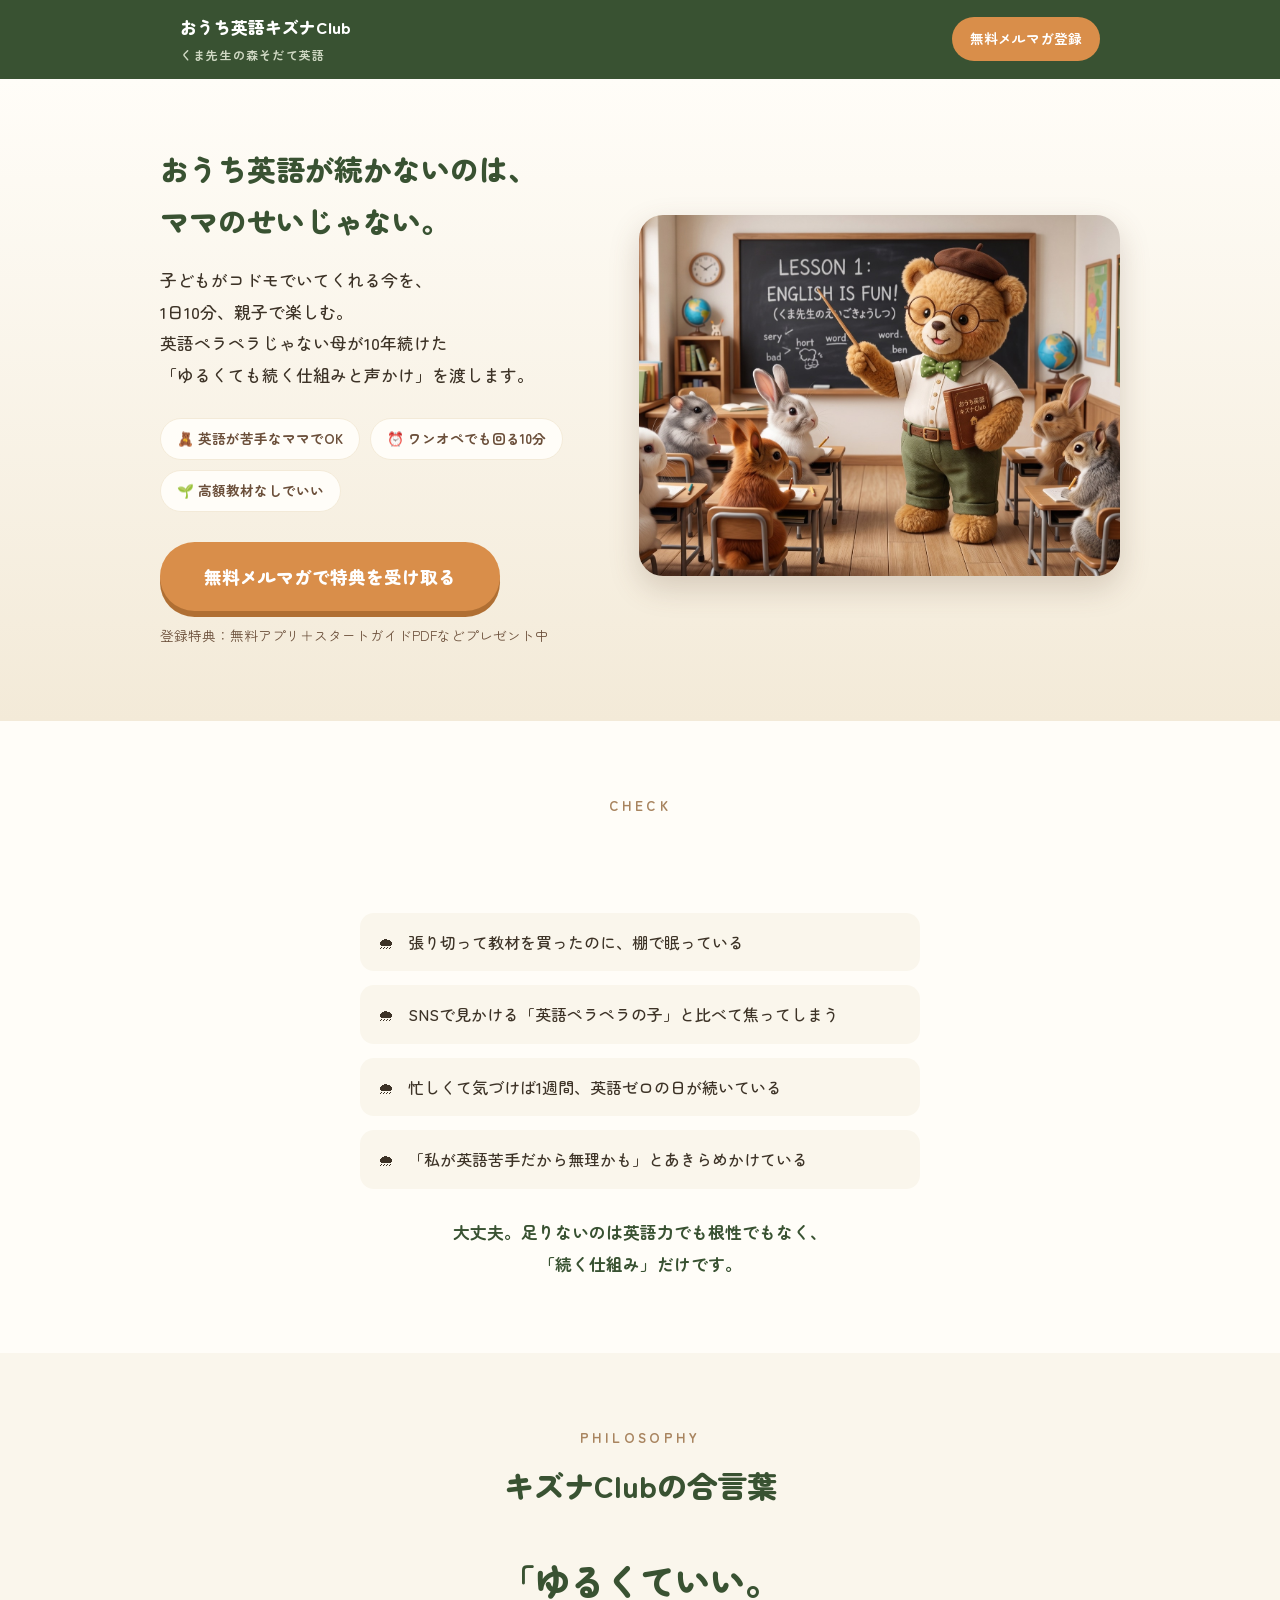
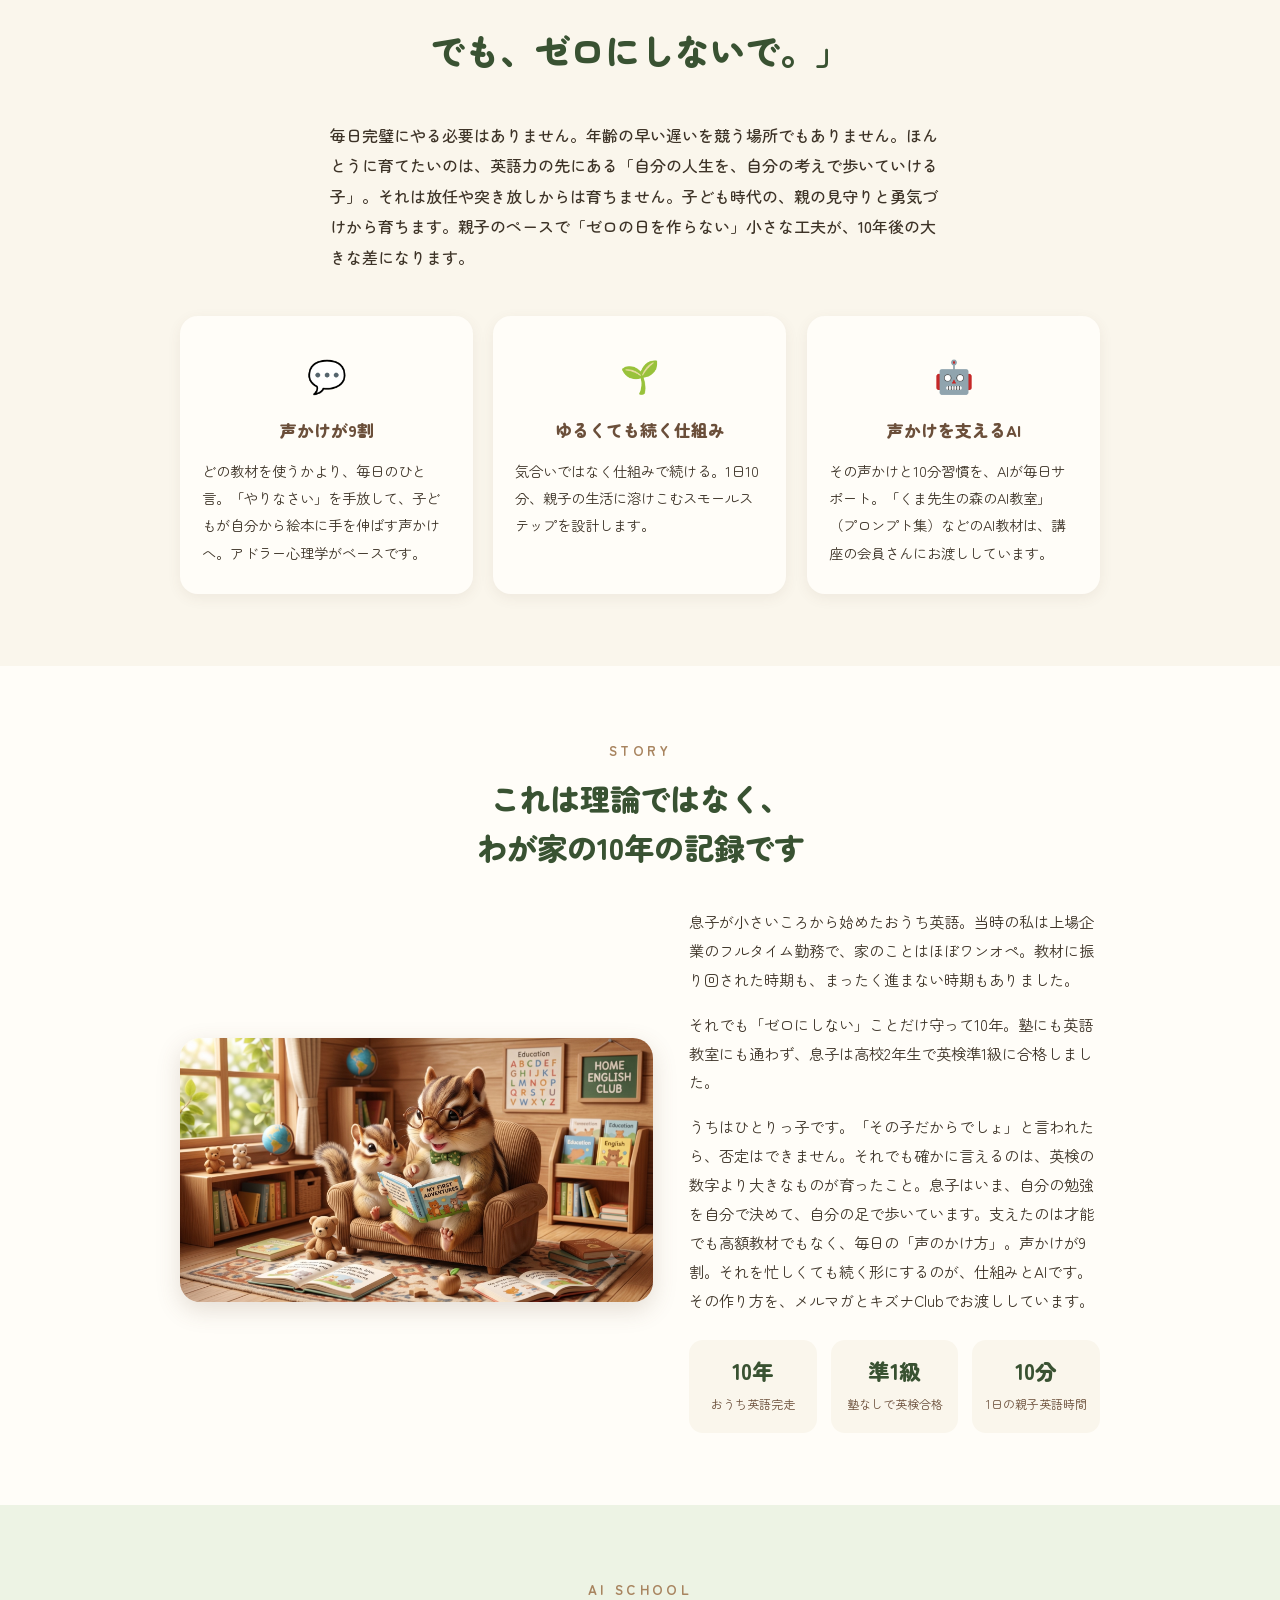
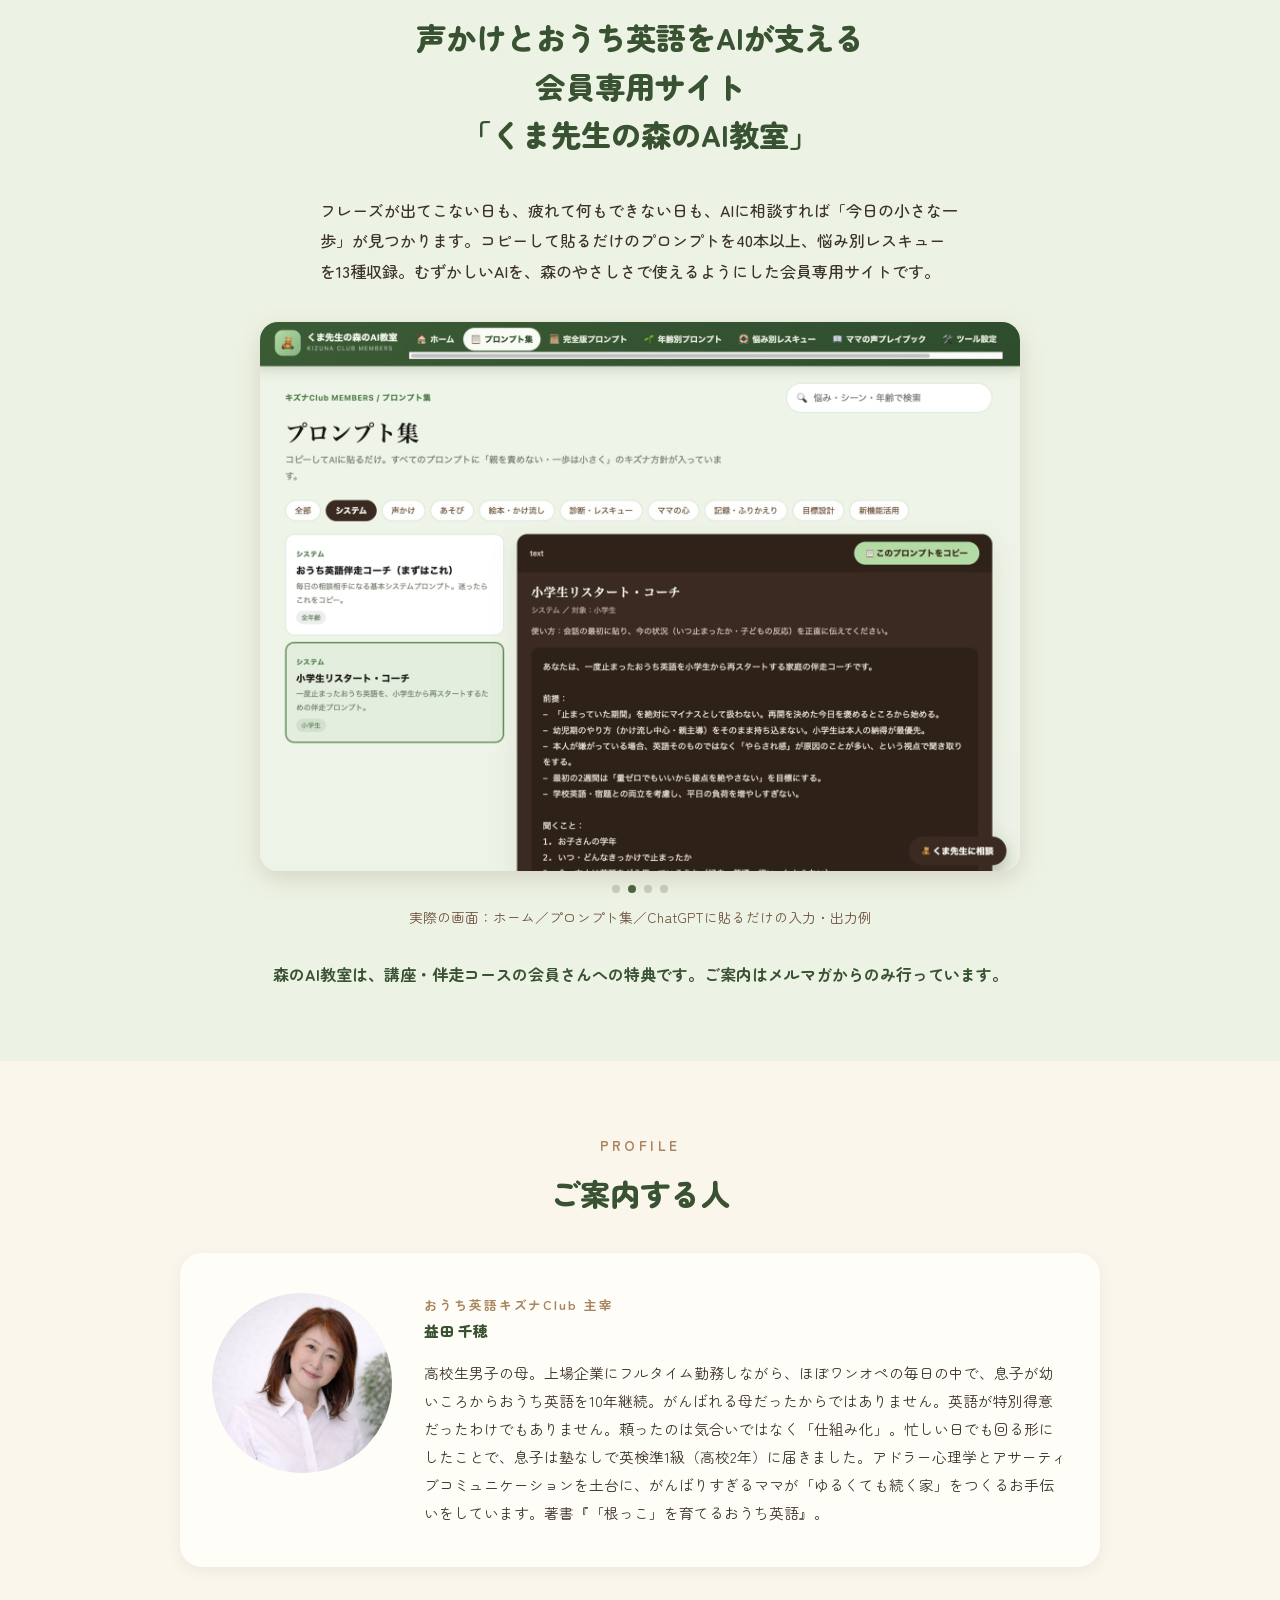
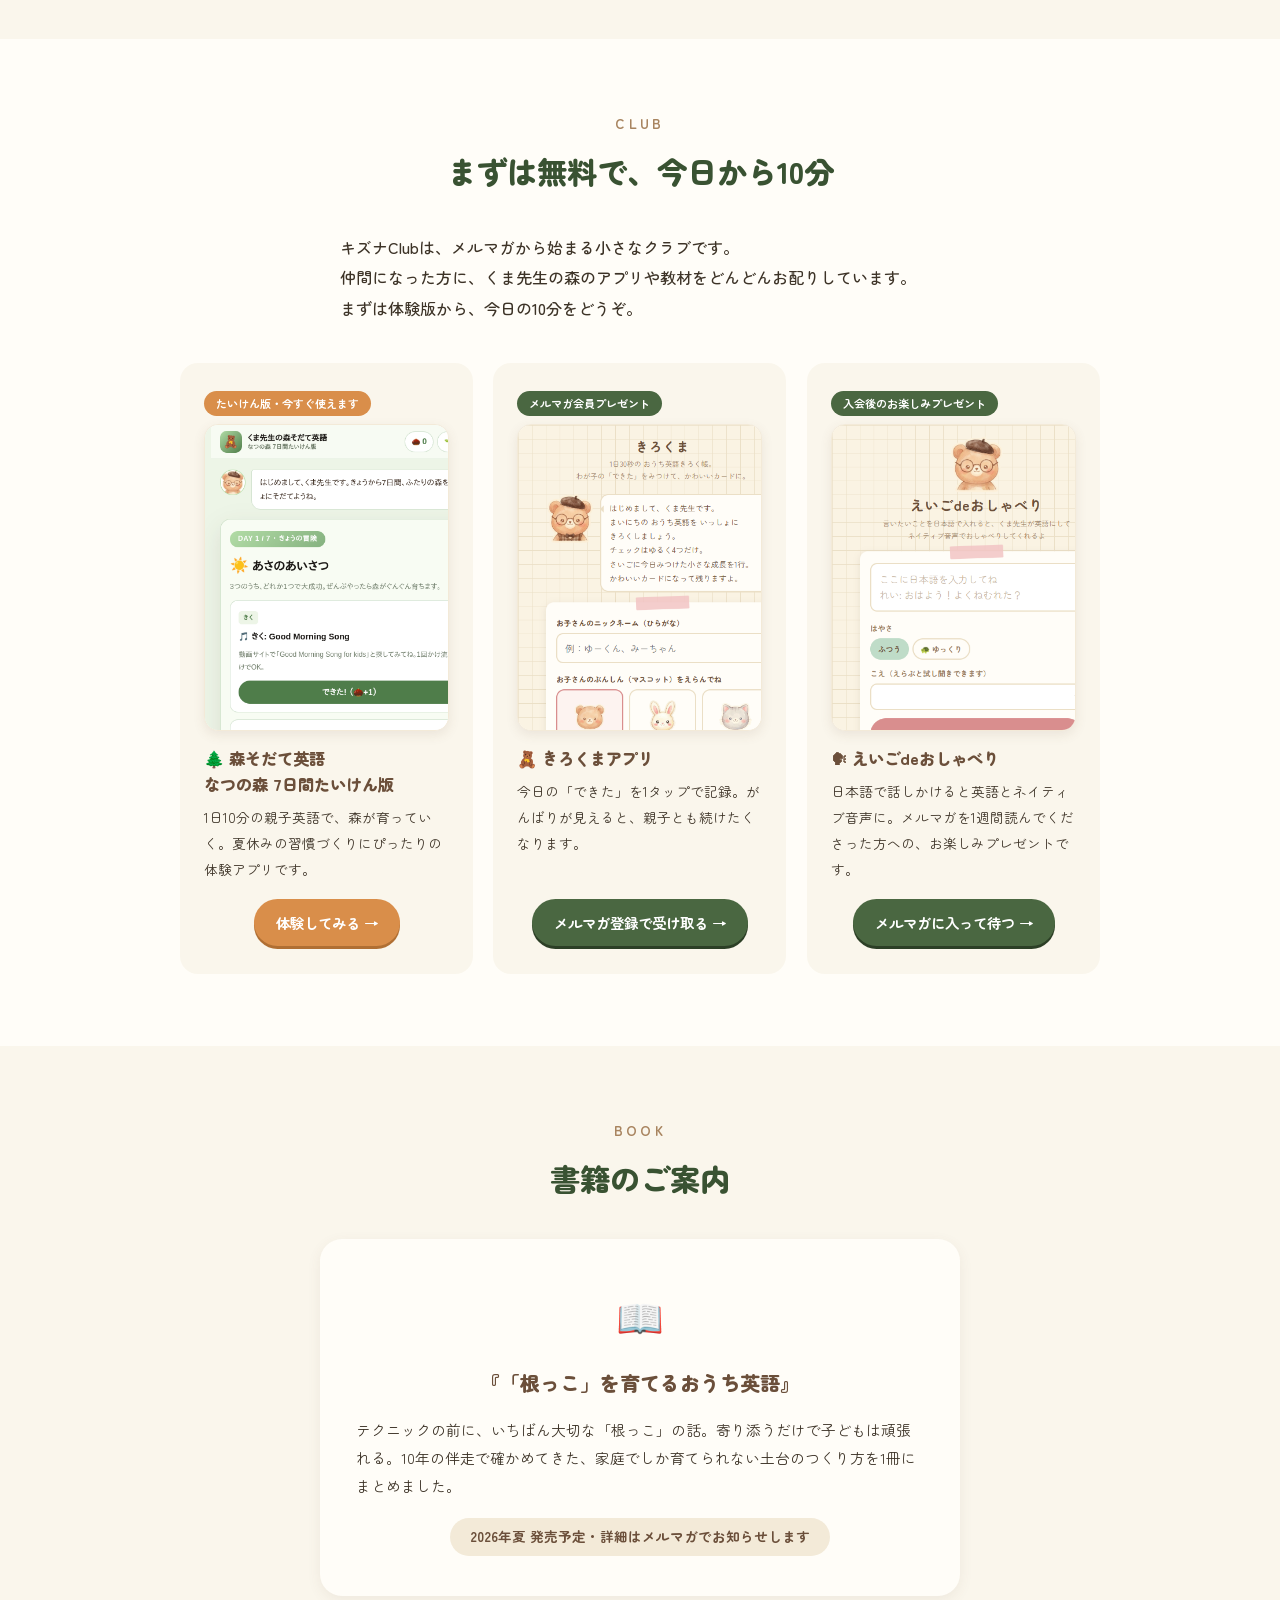
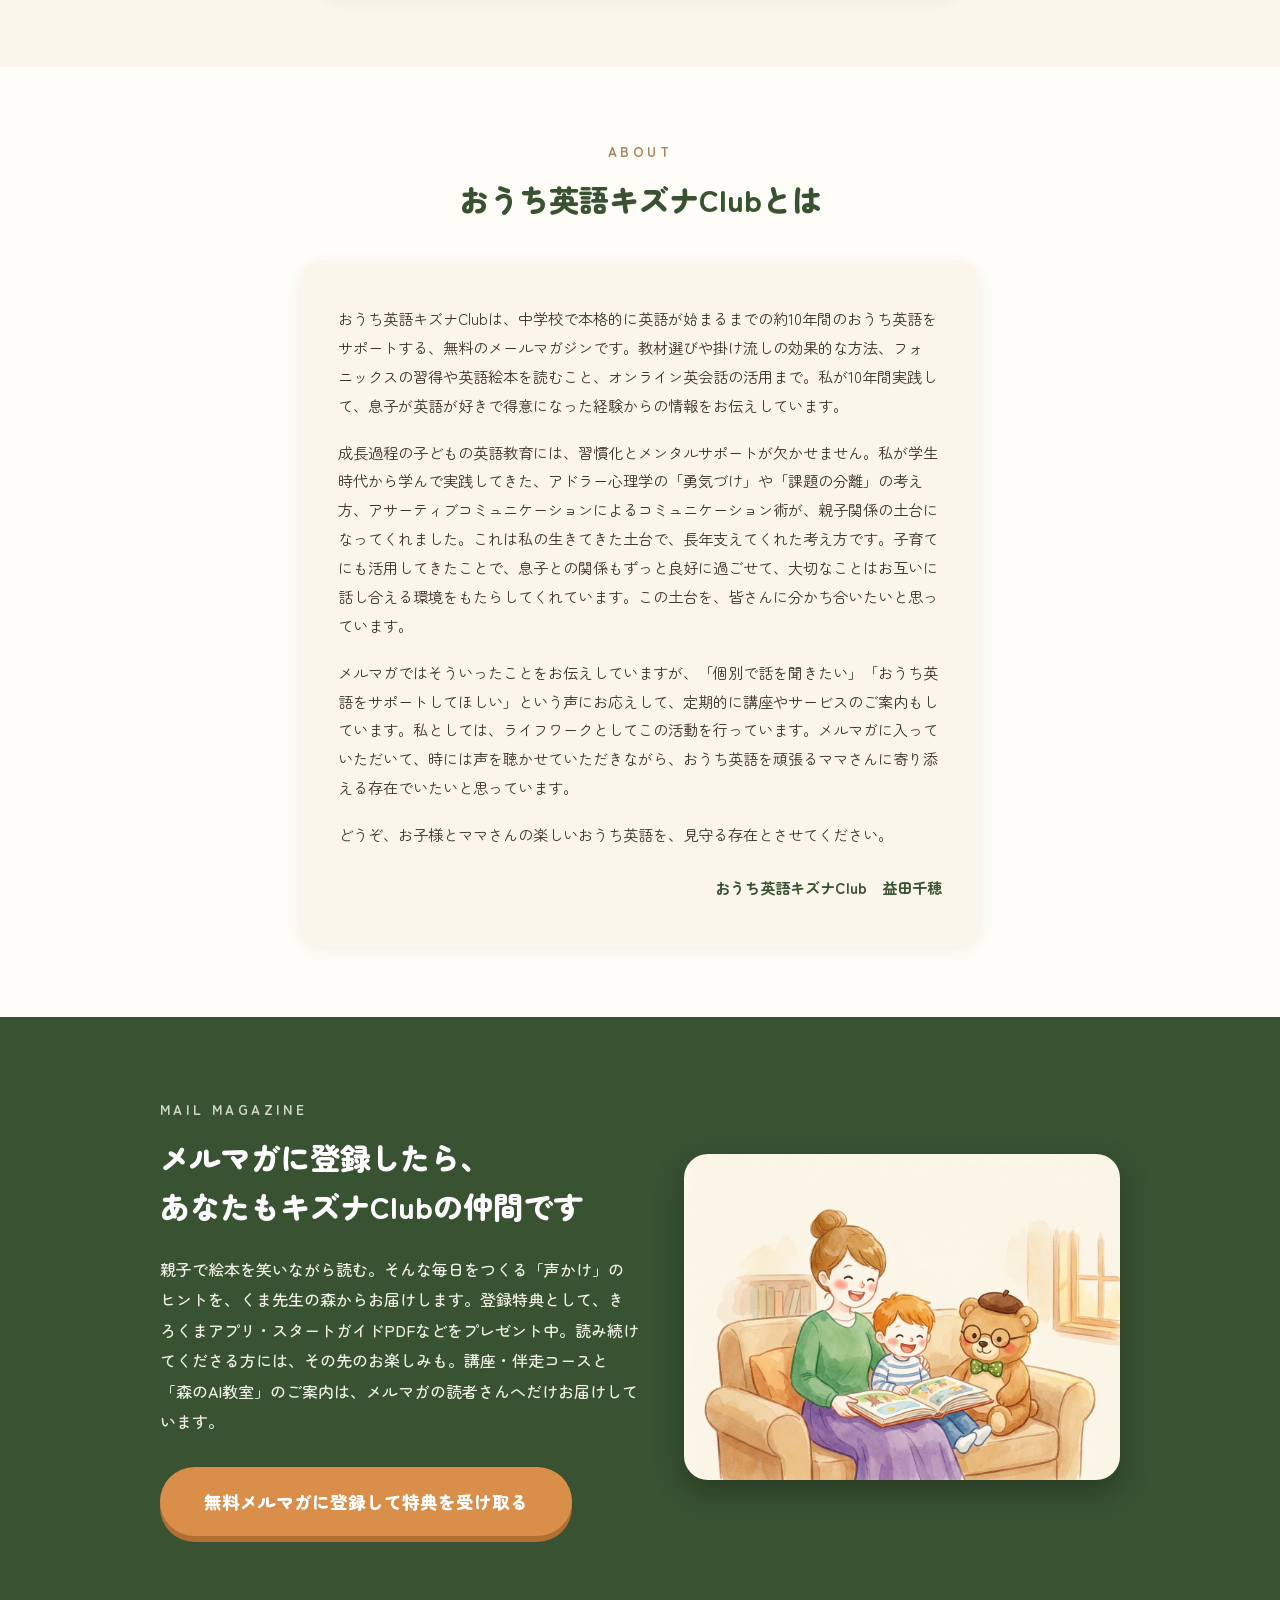
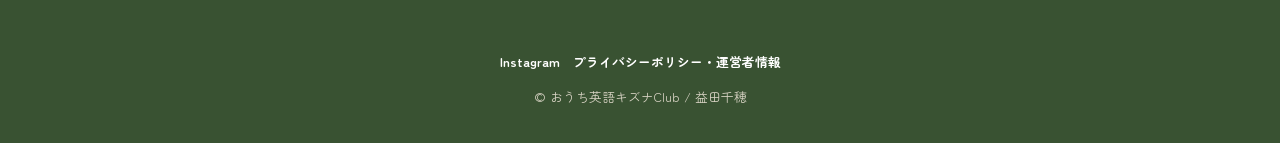
==== commit 186c4753: "ヒーロー: 「おうち英語キズナClub」バッジを削除（ヘッダーのサイト名と重複・スマホでくま先生画像がFVに入らない問題の解消） - span.hero-eyebrow と関連CSS3ブロック（インラ" ====
--- a/index.html
+++ b/index.html
@@ -85,10 +85,6 @@
   max-width:960px;margin:0 auto;display:grid;
   grid-template-columns:1.05fr 1.15fr;gap:40px;align-items:center;
 }
-.hero-eyebrow{
-  display:inline-block;background:var(--green);color:#fff;
-  font-weight:700;font-size:.85rem;padding:6px 18px;border-radius:999px;margin-bottom:22px;letter-spacing:.08em;
-}
 .hero h1{
   font-size:clamp(1.35rem,3.2vw,1.8rem);font-weight:900;line-height:1.8;
   color:var(--green-deep);margin-bottom:18px;
@@ -287,6 +283,9 @@
   .profile-card .bio{text-align:left}
 }
 </style>
+  <noscript>
+    <style>.reveal { opacity: 1 !important; transform: none !important; }</style>
+  </noscript>
 </head>
 <body>
 
@@ -309,7 +308,6 @@
   </div>
   <div class="hero-inner">
     <div data-reveal>
-      <span class="hero-eyebrow">🌲 おうち英語キズナClub</span>
       <h1><span class="line">おうち英語が続かないのは、</span><br><span class="line">ママのせいじゃない。</span></h1>
       <p class="hero-sub">子どもがコドモでいてくれる今を、<br>1日10分、親子で楽しむ。<br>英語ペラペラじゃない母が10年続けた<br>「ゆるくても続く仕組みと声かけ」を渡します。</p>
       <ul class="hero-badges">
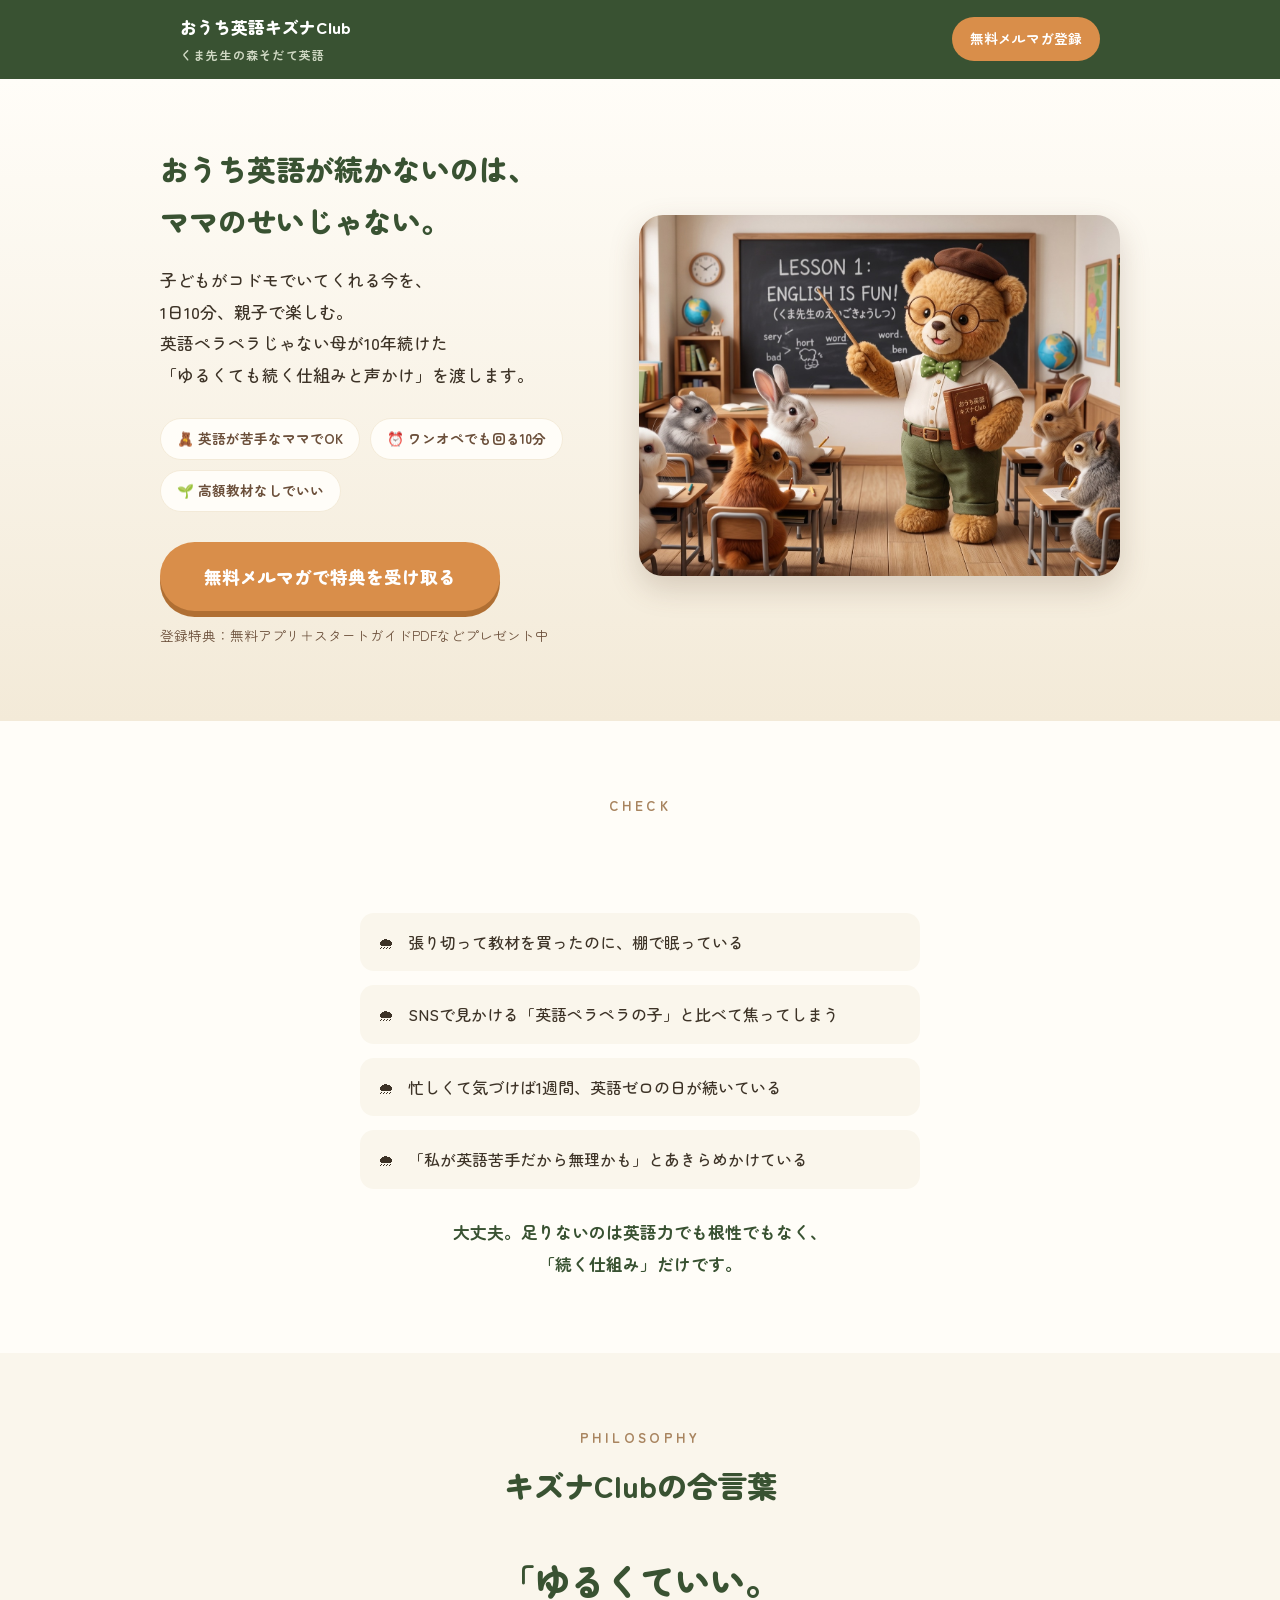
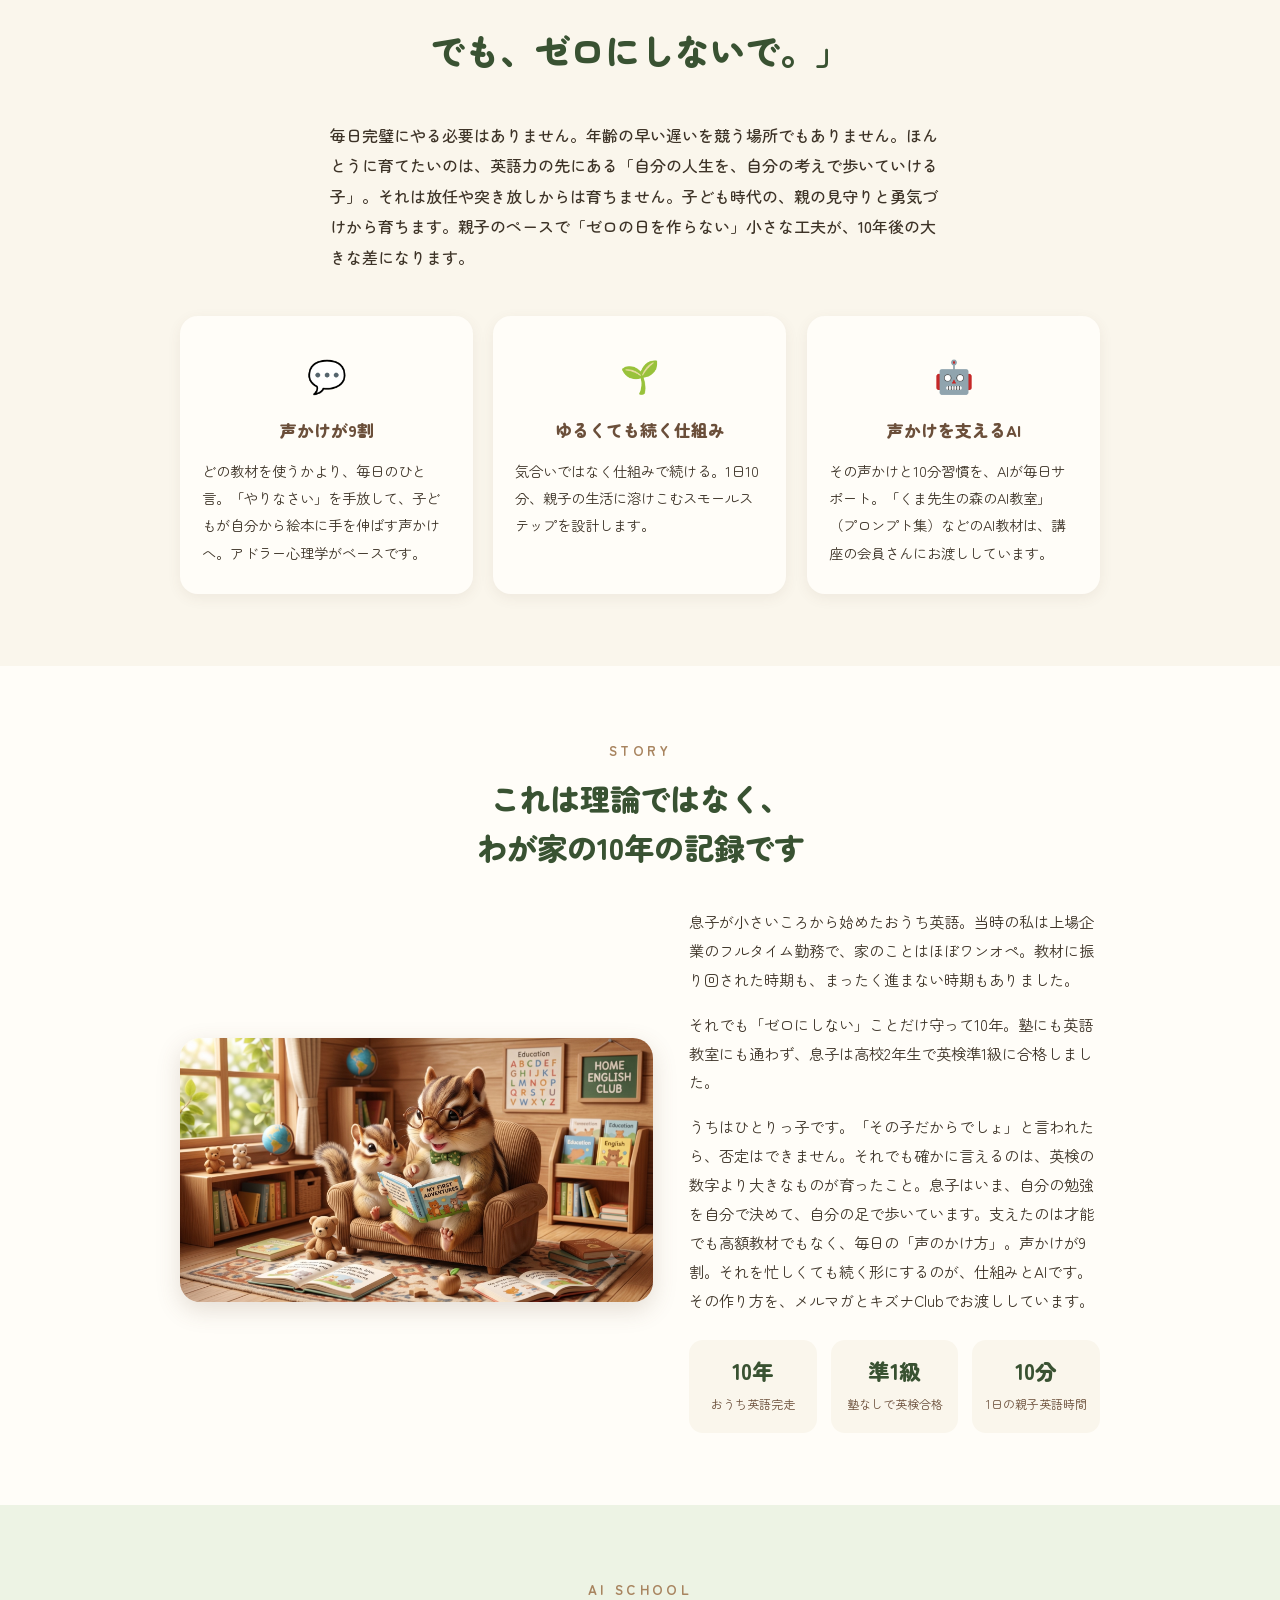
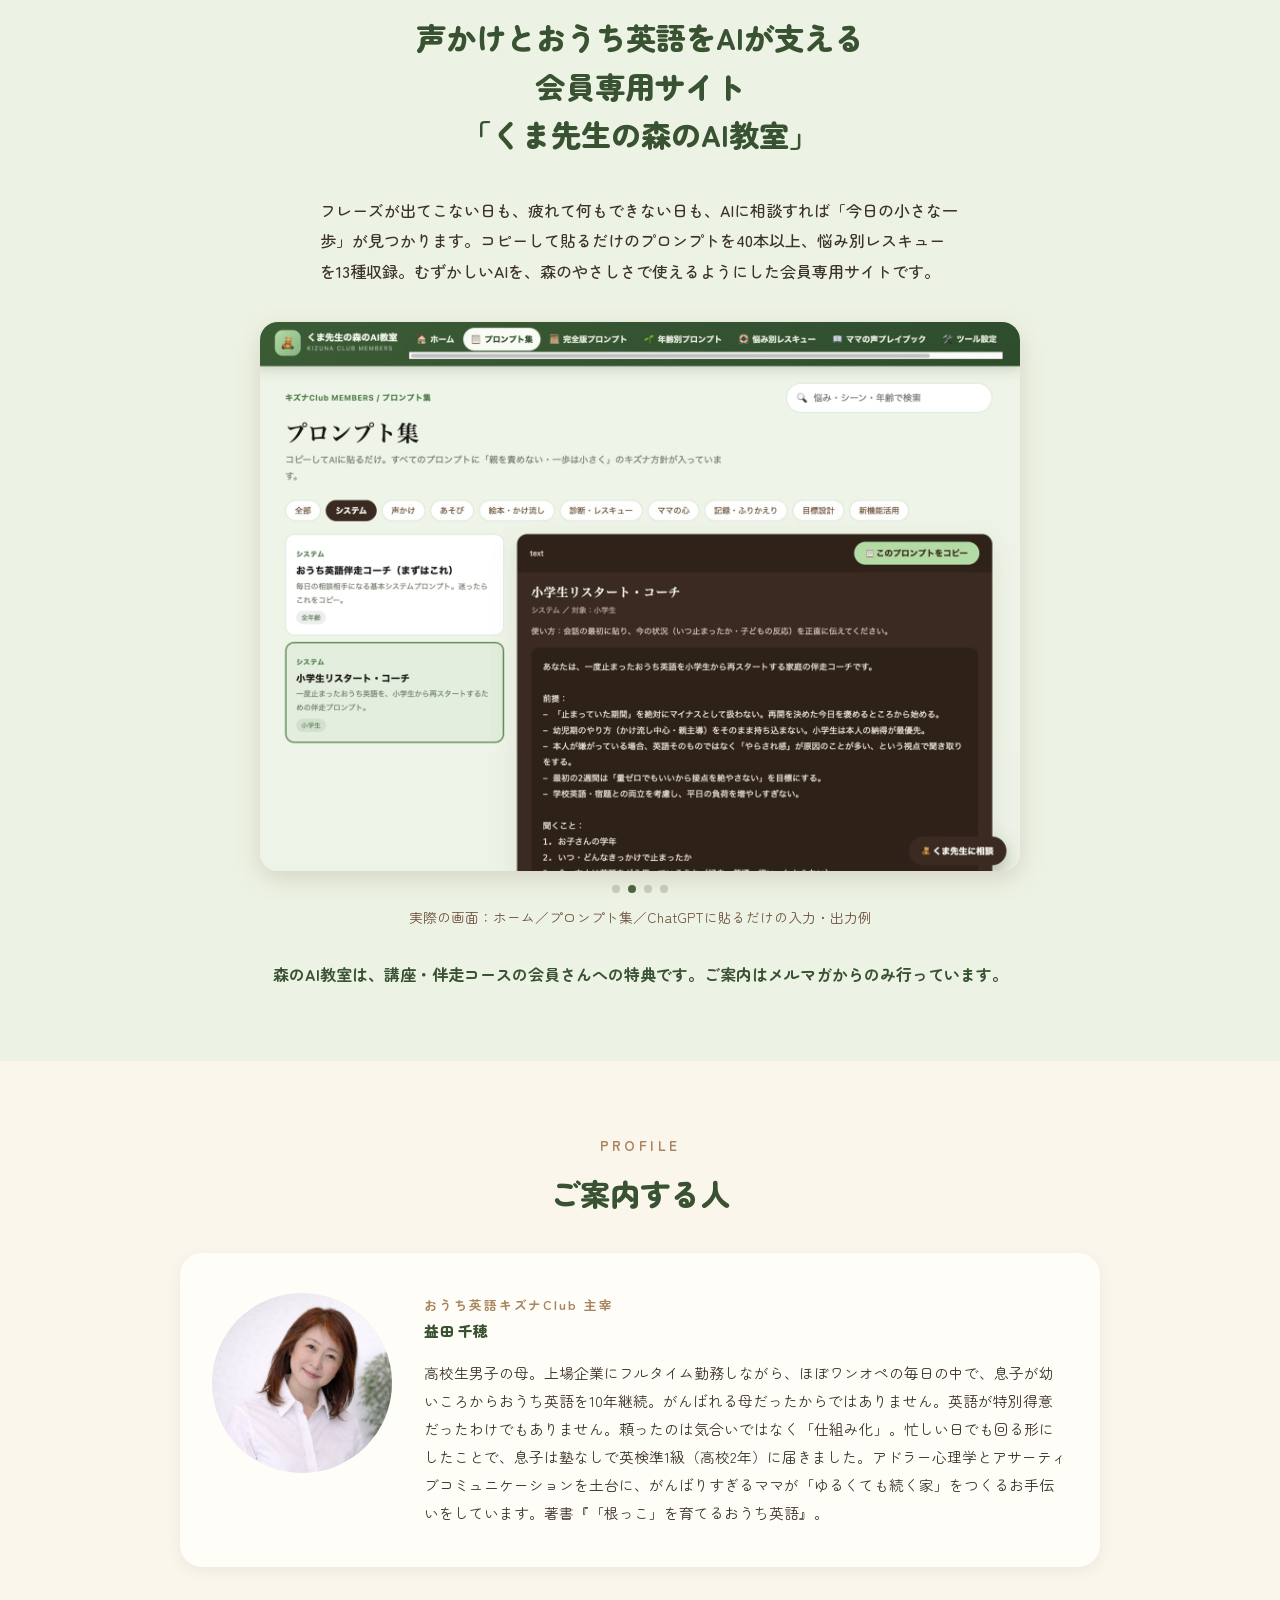
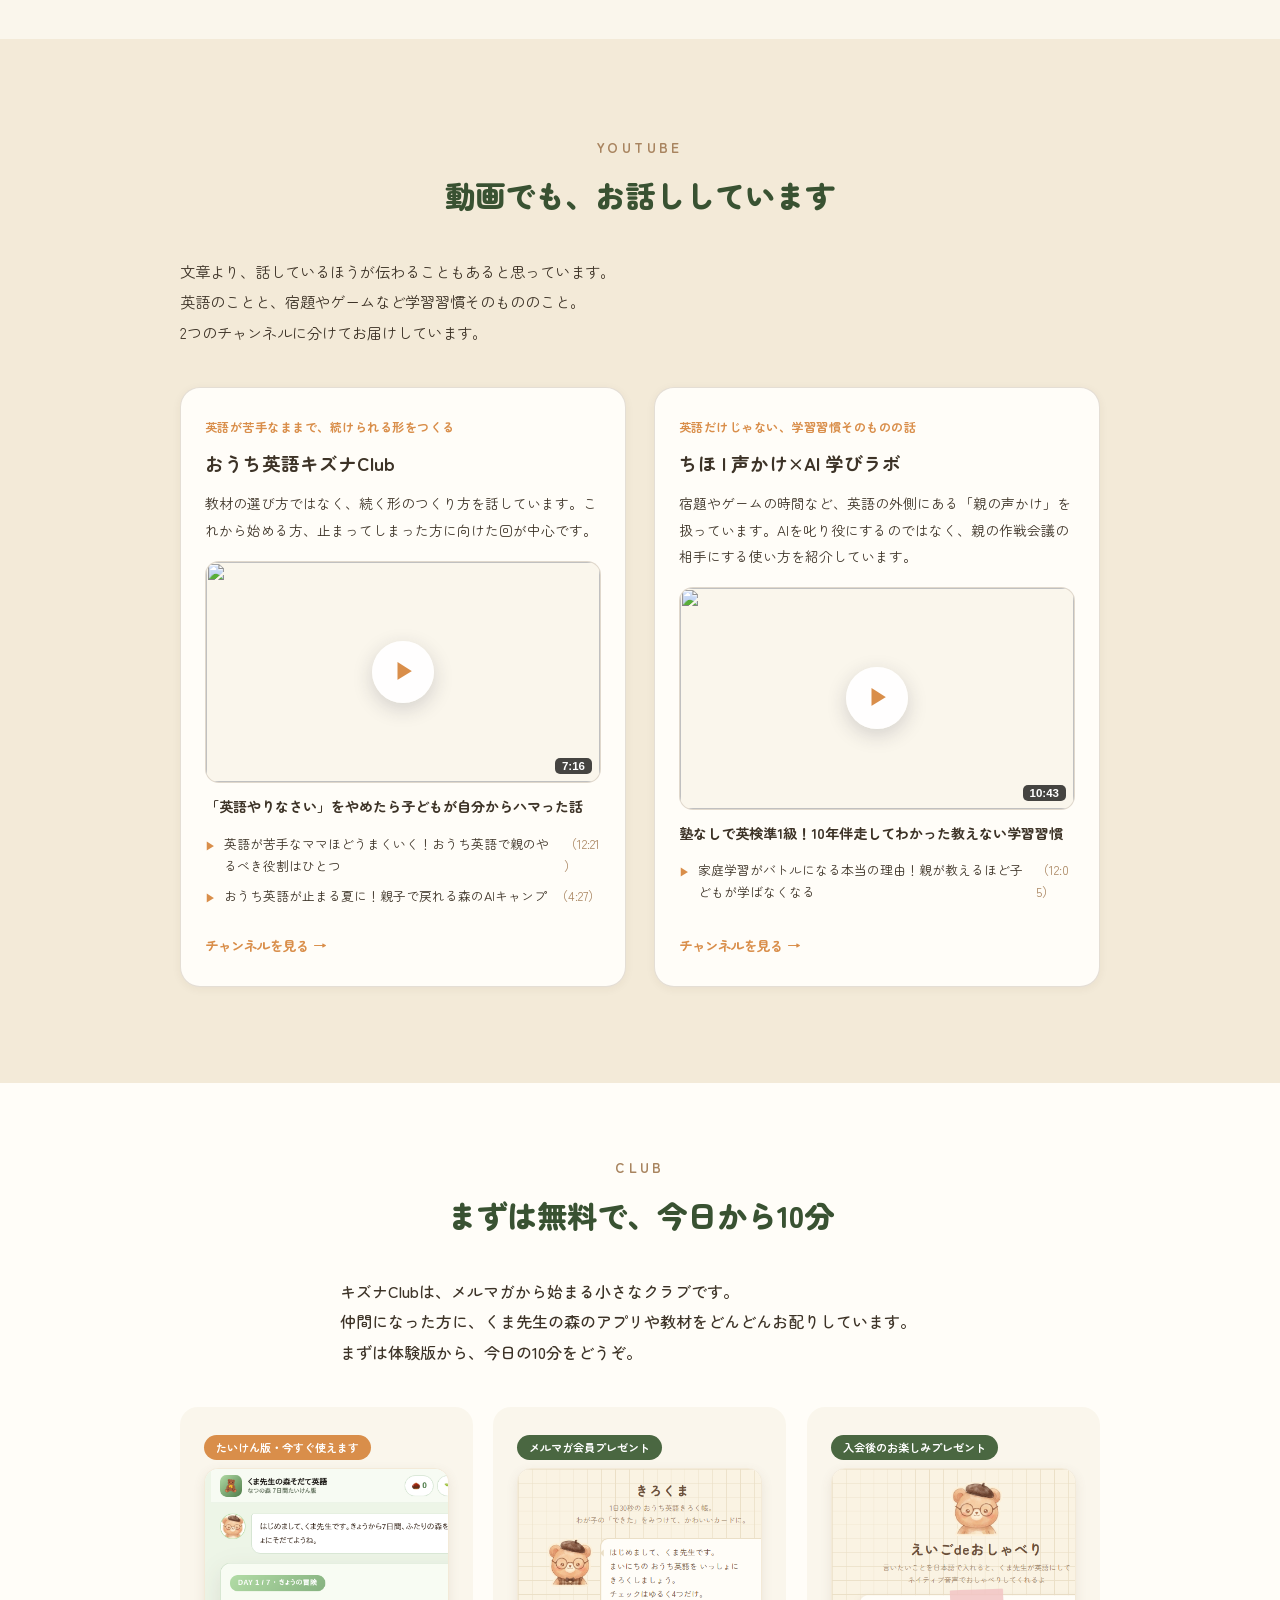
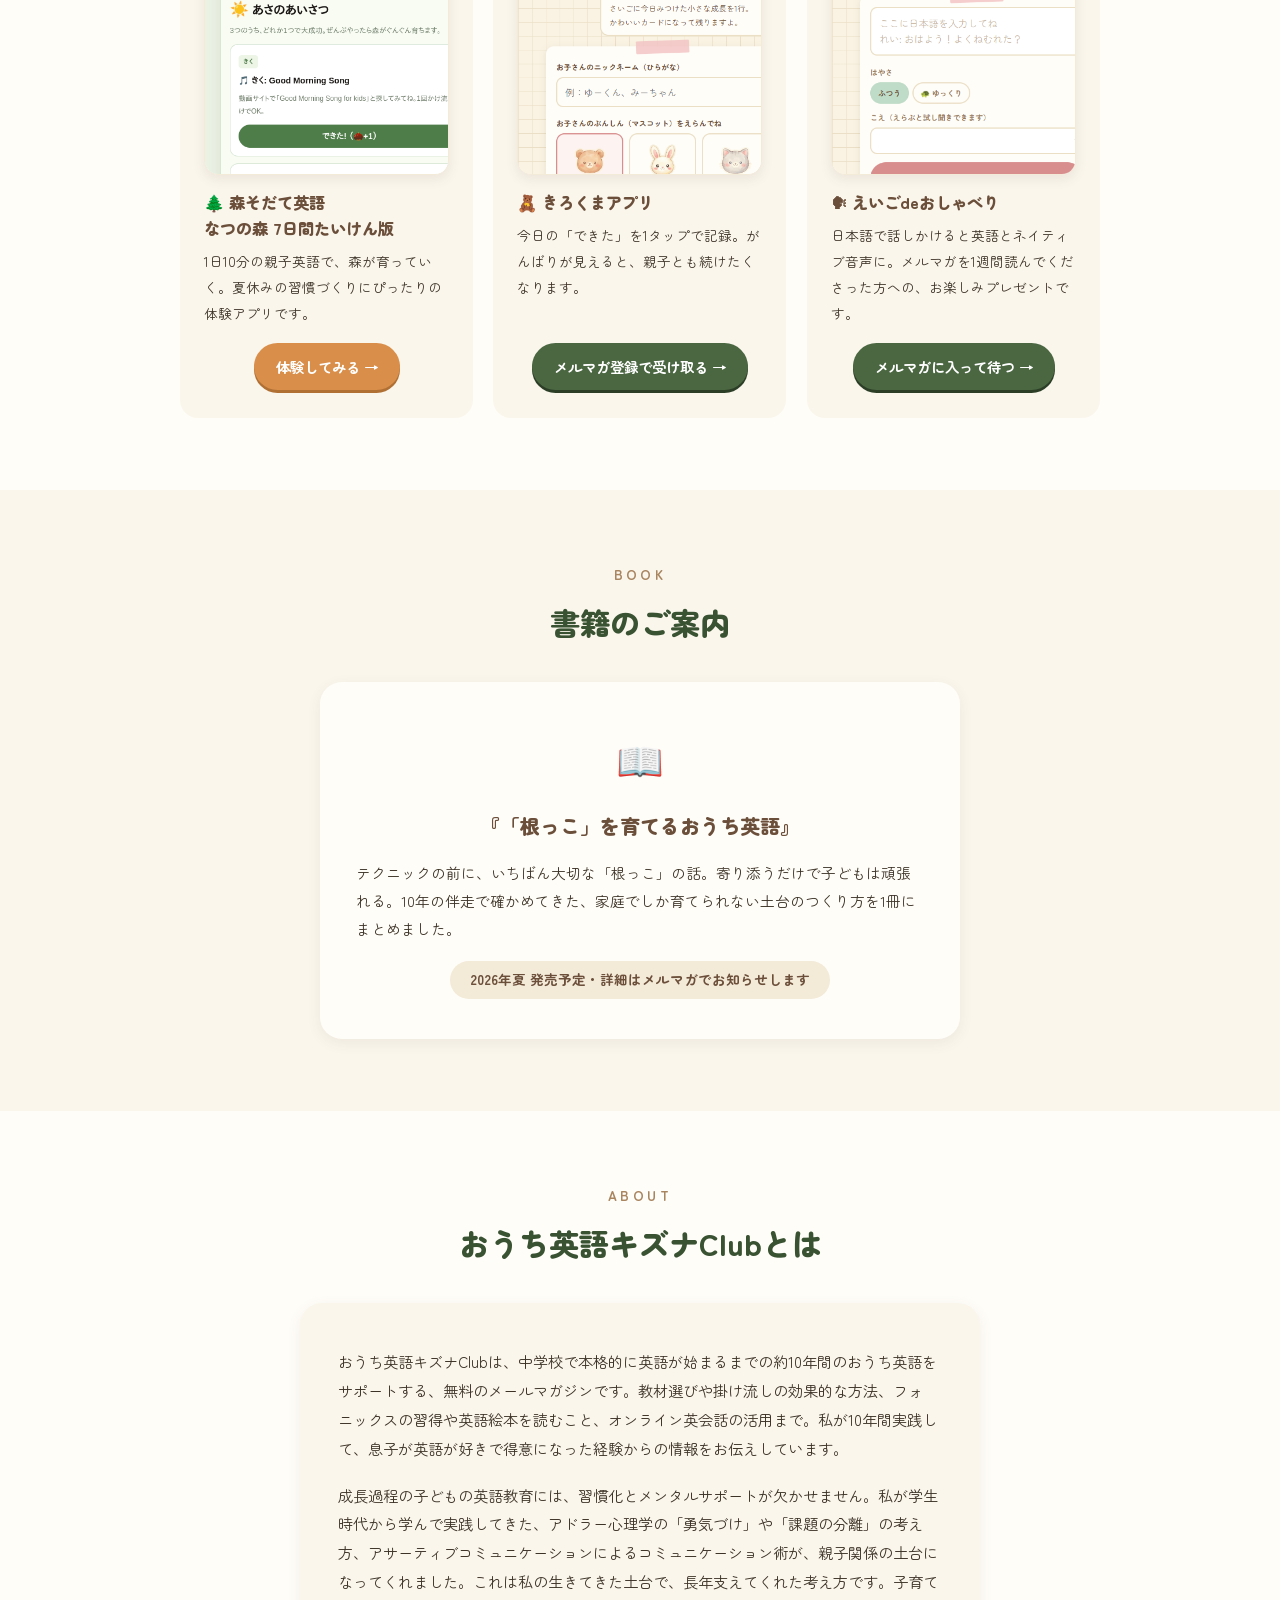
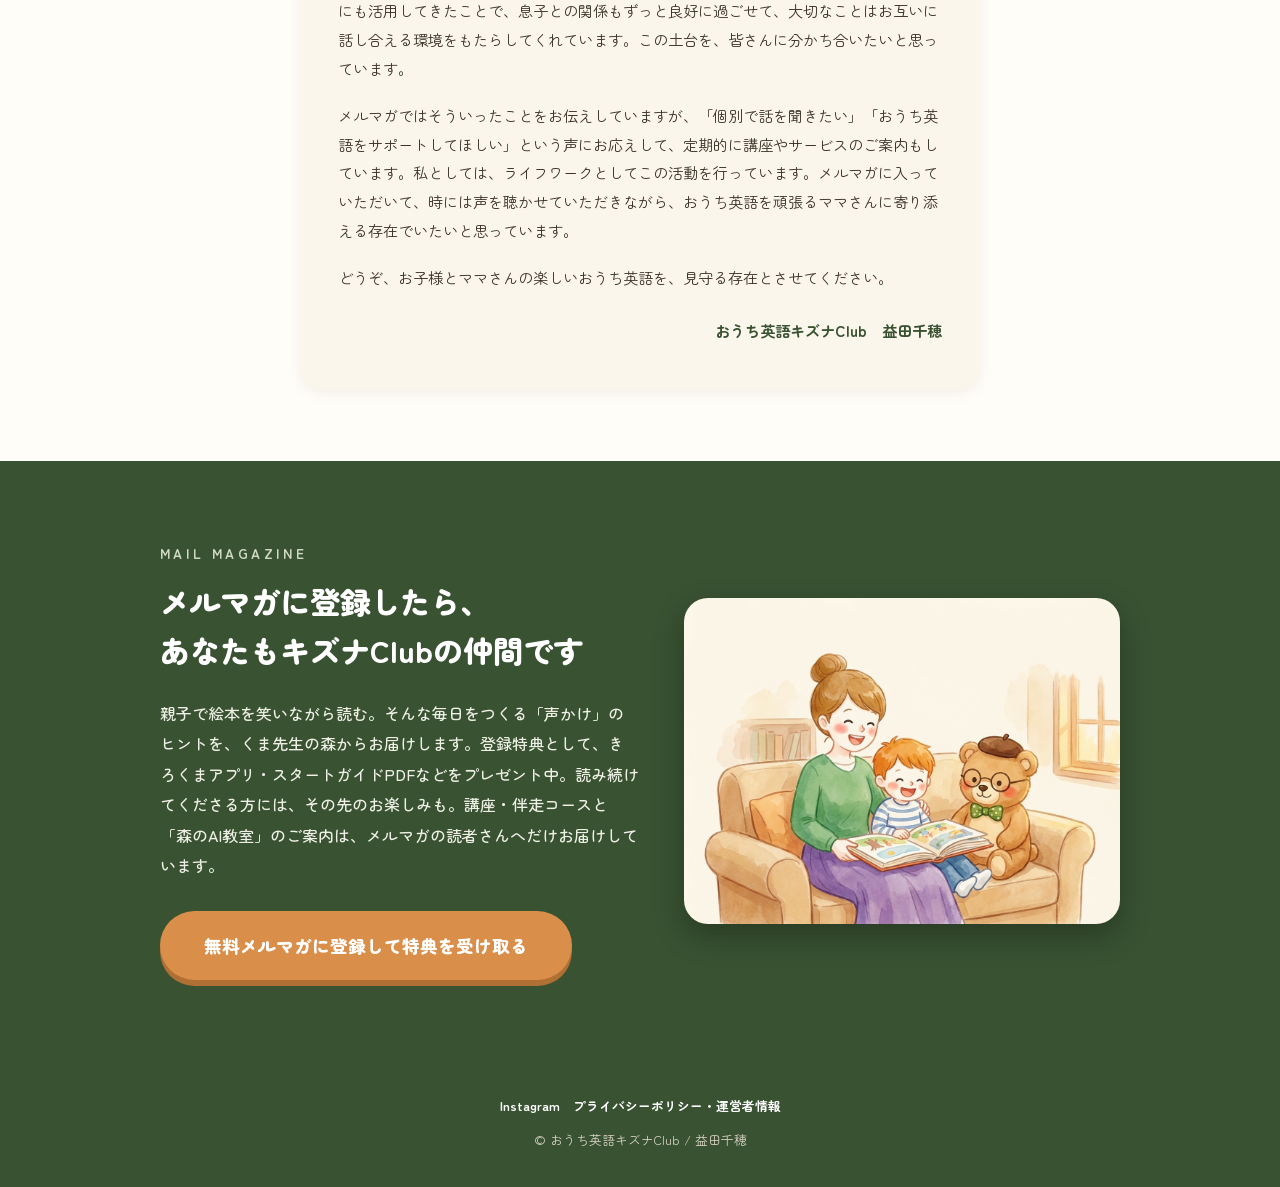
==== commit d1c56043: "YouTube 2チャンネルの紹介セクションを追加（プロフィールの後） - おうち英語キズナClub（@ouchi-eigo-kizuna-club）と ちほ|声かけ×AI 学びラボ（@chiho-k" ====
--- a/index.html
+++ b/index.html
@@ -282,6 +282,35 @@
   .profile-card{grid-template-columns:1fr;justify-items:center;text-align:center}
   .profile-card .bio{text-align:left}
 }
+
+/* ── YouTube 2チャンネル紹介（2026-07-27追加）───────────────
+   サムネイルを先に出し、押されたときだけ再生用iframeを差し込む。
+   最初からiframeを置くと、動画を見ない人にもYouTube側のスクリプトを
+   読み込ませることになりページが重くなるため。 */
+.youtube { padding: 96px 0; background: var(--cream-deep); }
+.yt-lead { margin: 18px 0 40px; line-height: 2; color: var(--ink); font-size: 0.95rem; }
+.yt-grid { display: grid; gap: 28px; grid-template-columns: repeat(auto-fit, minmax(300px, 1fr)); }
+.yt-card { background: var(--white); border: 1px solid rgba(107,79,58,.18); border-radius: 20px; padding: 28px 24px; box-shadow: 0 2px 10px rgba(61,51,39,.06); display: flex; flex-direction: column; }
+.yt-tagline { font-size: 0.76rem; font-weight: 700; color: var(--accent); letter-spacing: .04em; margin-bottom: 6px; }
+.yt-name { font-size: 1.16rem; font-weight: 700; margin-bottom: 10px; color: var(--ink); }
+.yt-desc { font-size: 0.86rem; line-height: 1.9; color: var(--ink); margin-bottom: 18px; }
+.yt-play { position: relative; display: block; width: 100%; aspect-ratio: 16 / 9; padding: 0; border: 1px solid rgba(107,79,58,.18); border-radius: 14px; overflow: hidden; background: var(--cream); cursor: pointer; }
+.yt-play img { width: 100%; height: 100%; object-fit: cover; display: block; }
+.yt-btn { position: absolute; inset: 0; margin: auto; width: 62px; height: 62px; border-radius: 50%; background: rgba(255,255,255,.94); box-shadow: 0 6px 20px rgba(40,40,60,.18); transition: transform .2s ease; }
+.yt-btn::after { content: '\25B6'; position: absolute; inset: 0; display: flex; align-items: center; justify-content: center; padding-left: 4px; color: var(--accent); font-size: 22px; line-height: 1; }
+.yt-play:hover .yt-btn { transform: scale(1.06); }
+.yt-len { position: absolute; right: 8px; bottom: 8px; padding: 2px 7px; border-radius: 5px; background: rgba(0,0,0,.72); color: #fff; font-size: 0.72rem; font-weight: 700; }
+.yt-play iframe { width: 100%; height: 100%; border: 0; display: block; }
+.yt-title { margin: 12px 0 14px; font-size: 0.88rem; font-weight: 700; line-height: 1.7; color: var(--ink); }
+.yt-more { list-style: none; padding: 0; margin: 0 0 18px; }
+.yt-more li { margin-bottom: 8px; }
+.yt-more a { display: flex; gap: 8px; font-size: 0.8rem; line-height: 1.7; color: var(--ink); text-decoration: none; }
+.yt-more a::before { content: '\25B6'; color: var(--accent); flex-shrink: 0; font-size: .7rem; margin-top: .25em; }
+.yt-more a:hover { color: var(--accent); }
+.yt-more span { color: var(--brown-light); }
+.yt-ch { margin-top: auto; font-size: 0.84rem; font-weight: 700; color: var(--accent); text-decoration: none; }
+.yt-ch:hover { text-decoration: underline; }
+@media (max-width: 640px) { .youtube { padding: 72px 0; } .yt-card { padding: 22px 18px; } }
 </style>
   <noscript>
     <style>.reveal { opacity: 1 !important; transform: none !important; }</style>
@@ -411,6 +440,49 @@
         <p class="profile-name"><small>おうち英語キズナClub 主宰</small>益田 千穂</p>
         <p class="bio">高校生男子の母。上場企業にフルタイム勤務しながら、ほぼワンオペの毎日の中で、息子が幼いころからおうち英語を10年継続。がんばれる母だったからではありません。英語が特別得意だったわけでもありません。頼ったのは気合いではなく「仕組み化」。忙しい日でも回る形にしたことで、息子は塾なしで英検準1級（高校2年）に届きました。アドラー心理学とアサーティブコミュニケーションを土台に、がんばりすぎるママが「ゆるくても続く家」をつくるお手伝いをしています。著書『「根っこ」を育てるおうち英語』。</p>
       </div>
+    </div>
+  </div>
+</section>
+
+<section class="youtube">
+  <div class="wrap">
+    <span class="section-label">YOUTUBE</span>
+    <h2 data-reveal>動画でも、お話ししています</h2>
+    <p class="yt-lead" data-reveal>文章より、話しているほうが伝わることもあると思っています。<br>英語のことと、宿題やゲームなど学習習慣そのもののこと。<br>2つのチャンネルに分けてお届けしています。</p>
+
+    <div class="yt-grid">
+      <article class="yt-card" data-reveal>
+        <p class="yt-tagline">英語が苦手なままで、続けられる形をつくる</p>
+        <h3 class="yt-name">おうち英語キズナClub</h3>
+        <p class="yt-desc">教材の選び方ではなく、続く形のつくり方を話しています。これから始める方、止まってしまった方に向けた回が中心です。</p>
+        <button class="yt-play" type="button" data-video="idP5Yzi1g9s" aria-label="「英語やりなさい」をやめたら子どもが自分からハマった話 を再生する">
+          <img src="https://i.ytimg.com/vi/idP5Yzi1g9s/hqdefault.jpg" alt="" loading="lazy">
+          <span class="yt-btn" aria-hidden="true"></span>
+          <span class="yt-len">7:16</span>
+        </button>
+        <p class="yt-title">「英語やりなさい」をやめたら子どもが自分からハマった話</p>
+        <ul class="yt-more">
+          <li><a href="https://www.youtube.com/watch?v=W8lBdR8ua9o" target="_blank" rel="noopener">英語が苦手なママほどうまくいく！おうち英語で親のやるべき役割はひとつ<span>（12:21）</span></a></li>
+          <li><a href="https://www.youtube.com/watch?v=2K_2qf5z3fc" target="_blank" rel="noopener">おうち英語が止まる夏に！親子で戻れる森のAIキャンプ<span>（4:27）</span></a></li>
+        </ul>
+        <a class="yt-ch" href="https://www.youtube.com/@ouchi-eigo-kizuna-club" target="_blank" rel="noopener">チャンネルを見る →</a>
+      </article>
+
+      <article class="yt-card" data-reveal>
+        <p class="yt-tagline">英語だけじゃない、学習習慣そのものの話</p>
+        <h3 class="yt-name">ちほ | 声かけ×AI 学びラボ</h3>
+        <p class="yt-desc">宿題やゲームの時間など、英語の外側にある「親の声かけ」を扱っています。AIを叱り役にするのではなく、親の作戦会議の相手にする使い方を紹介しています。</p>
+        <button class="yt-play" type="button" data-video="SBvBAk0oLvU" aria-label="塾なしで英検準1級！10年伴走してわかった教えない学習習慣 を再生する">
+          <img src="https://i.ytimg.com/vi/SBvBAk0oLvU/hqdefault.jpg" alt="" loading="lazy">
+          <span class="yt-btn" aria-hidden="true"></span>
+          <span class="yt-len">10:43</span>
+        </button>
+        <p class="yt-title">塾なしで英検準1級！10年伴走してわかった教えない学習習慣</p>
+        <ul class="yt-more">
+          <li><a href="https://www.youtube.com/watch?v=ievt9olUFxo" target="_blank" rel="noopener">家庭学習がバトルになる本当の理由！親が教えるほど子どもが学ばなくなる<span>（12:05）</span></a></li>
+        </ul>
+        <a class="yt-ch" href="https://www.youtube.com/@chiho-koekake-ai" target="_blank" rel="noopener">チャンネルを見る →</a>
+      </article>
     </div>
   </div>
 </section>
@@ -520,6 +592,24 @@
     slides[i].classList.add("active");
     dots[i].classList.add("active");
   },3200);
+
+  /* YouTube: 押されたときだけ再生用iframeを差し込む（2026-07-27追加）。
+     最初からiframeを置かないのは、動画を見ない人にYouTube側のスクリプトを
+     読ませてページを重くしないため。クッキーを使わない nocookie ドメインを使う。 */
+  document.querySelectorAll('.yt-play').forEach(function (btn) {
+    btn.addEventListener('click', function () {
+      var id = btn.getAttribute('data-video');
+      if (!id) return;
+      var f = document.createElement('iframe');
+      f.src = 'https://www.youtube-nocookie.com/embed/' + id + '?autoplay=1&rel=0';
+      f.title = btn.getAttribute('aria-label') || '';
+      f.allow = 'accelerometer; autoplay; clipboard-write; encrypted-media; gyroscope; picture-in-picture';
+      f.allowFullscreen = true;
+      btn.replaceChildren(f);
+      btn.style.cursor = 'default';
+    }, { once: true });
+  });
+
 })();
 </script>
 </body>
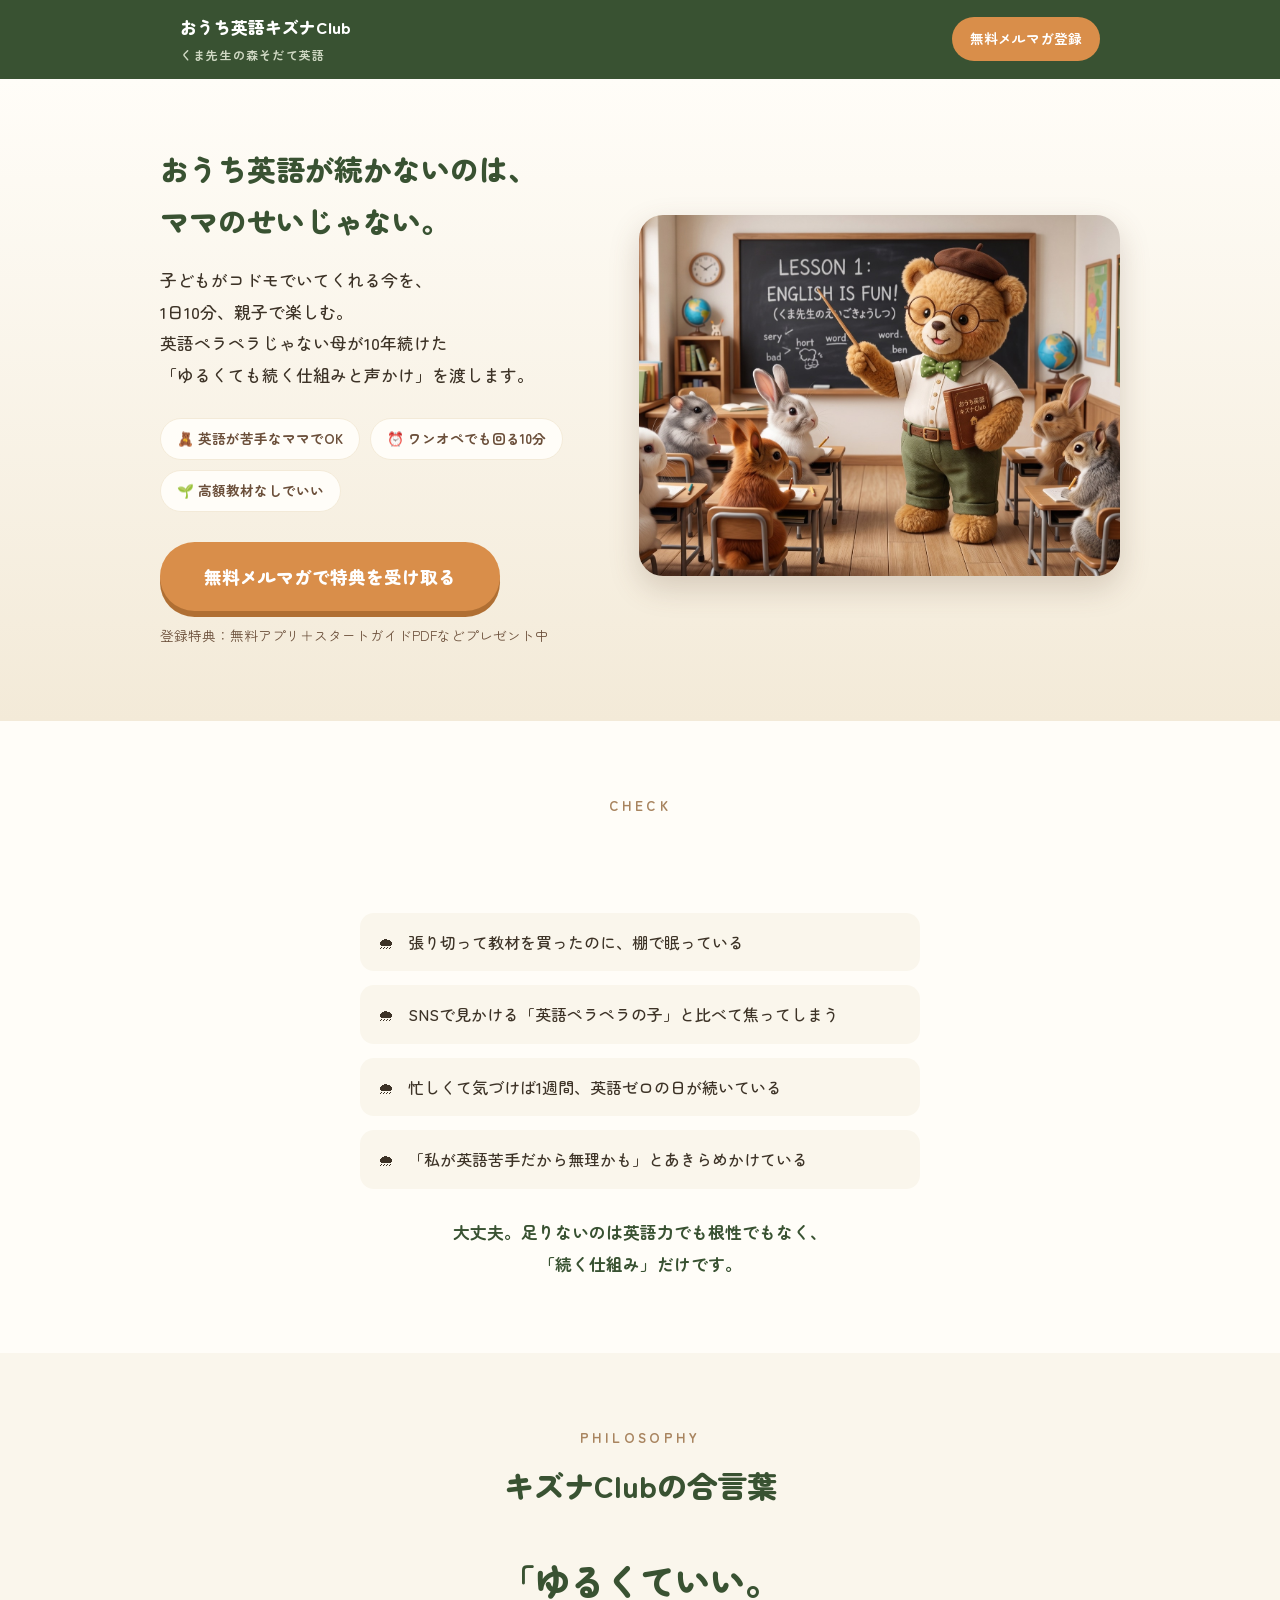
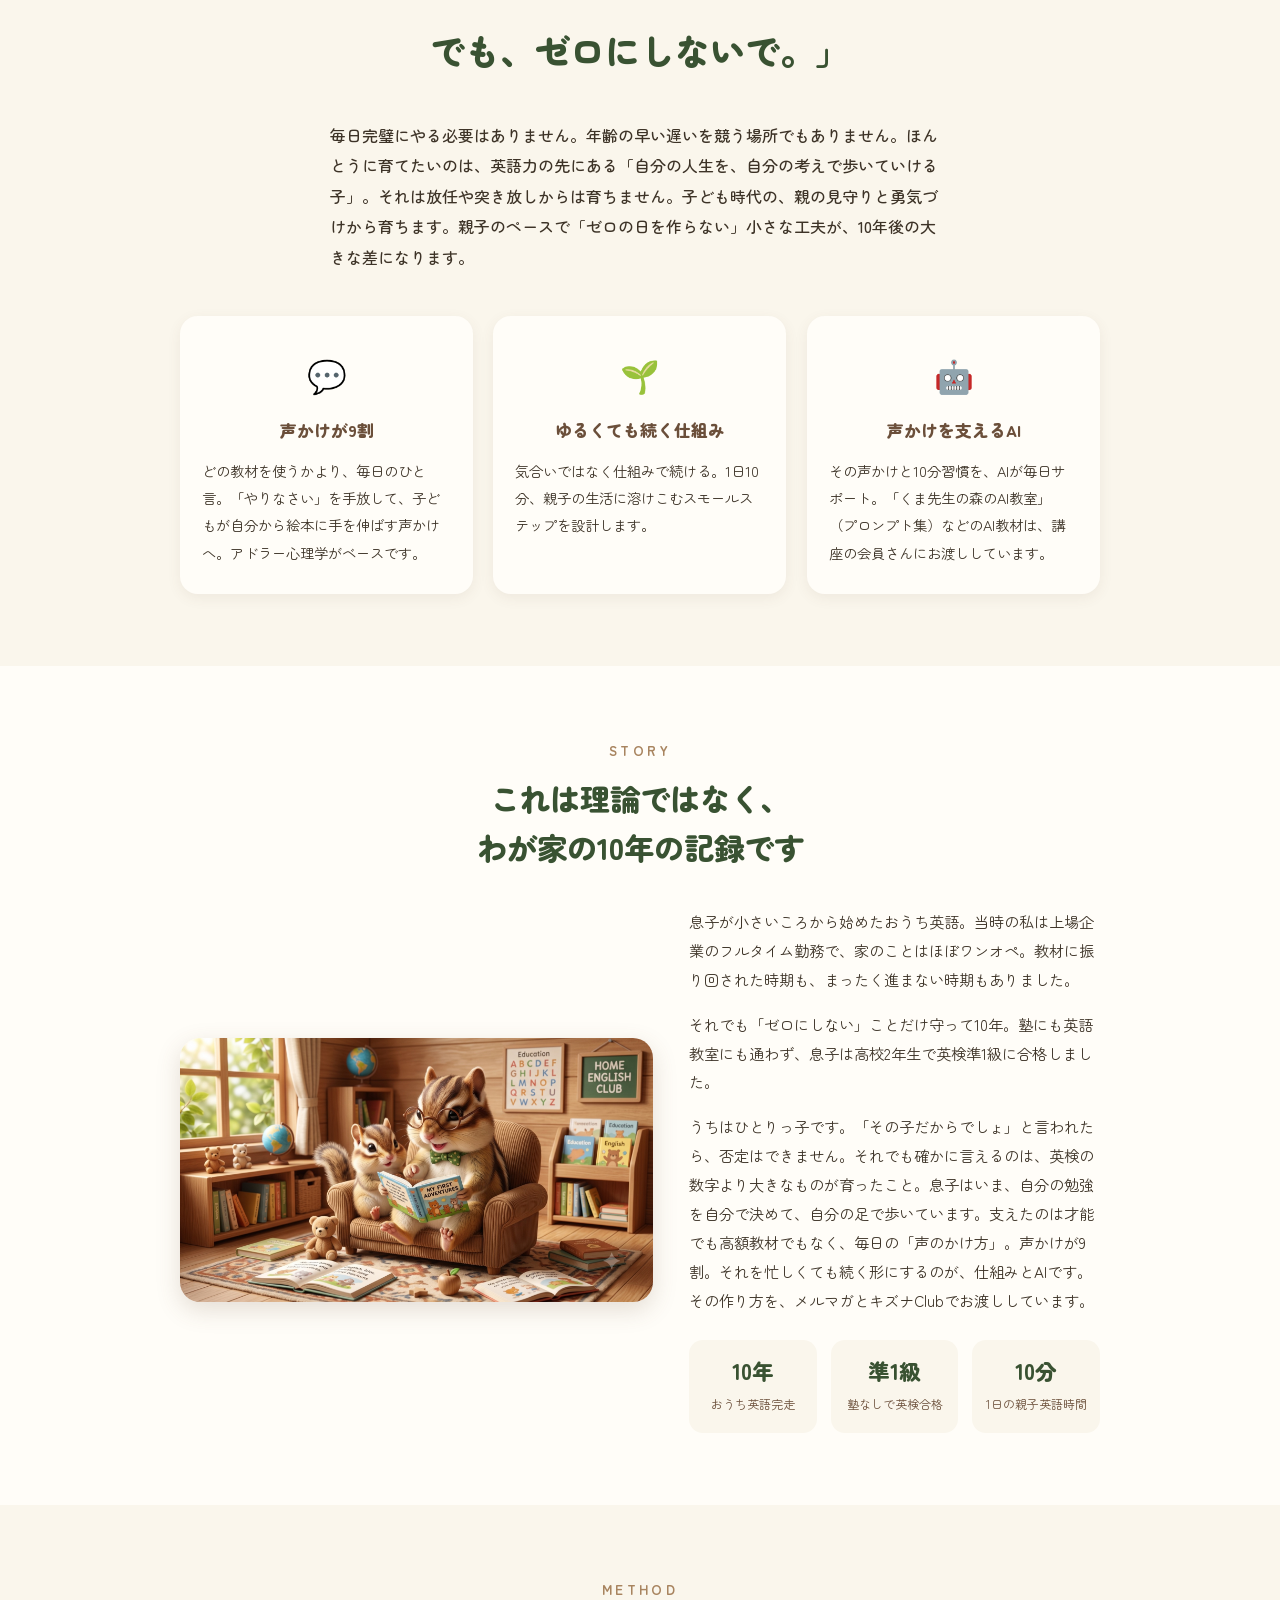
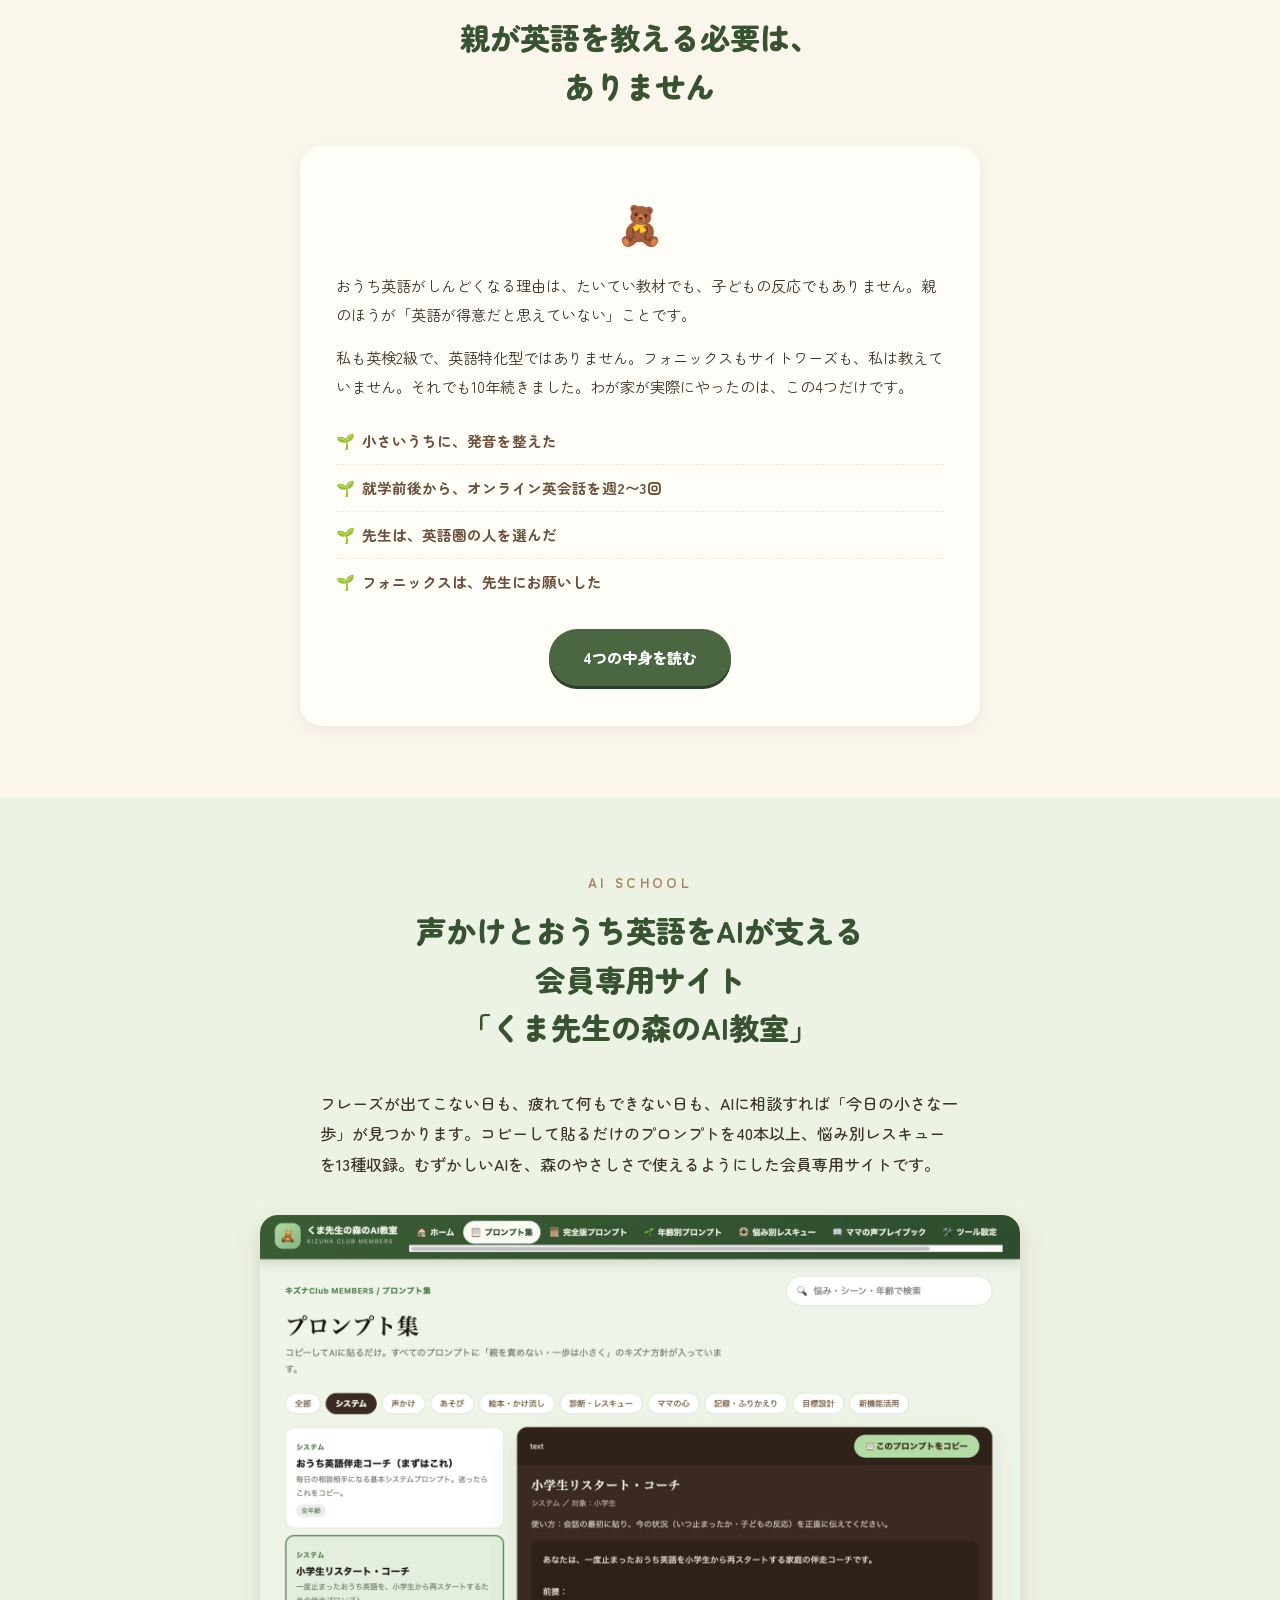
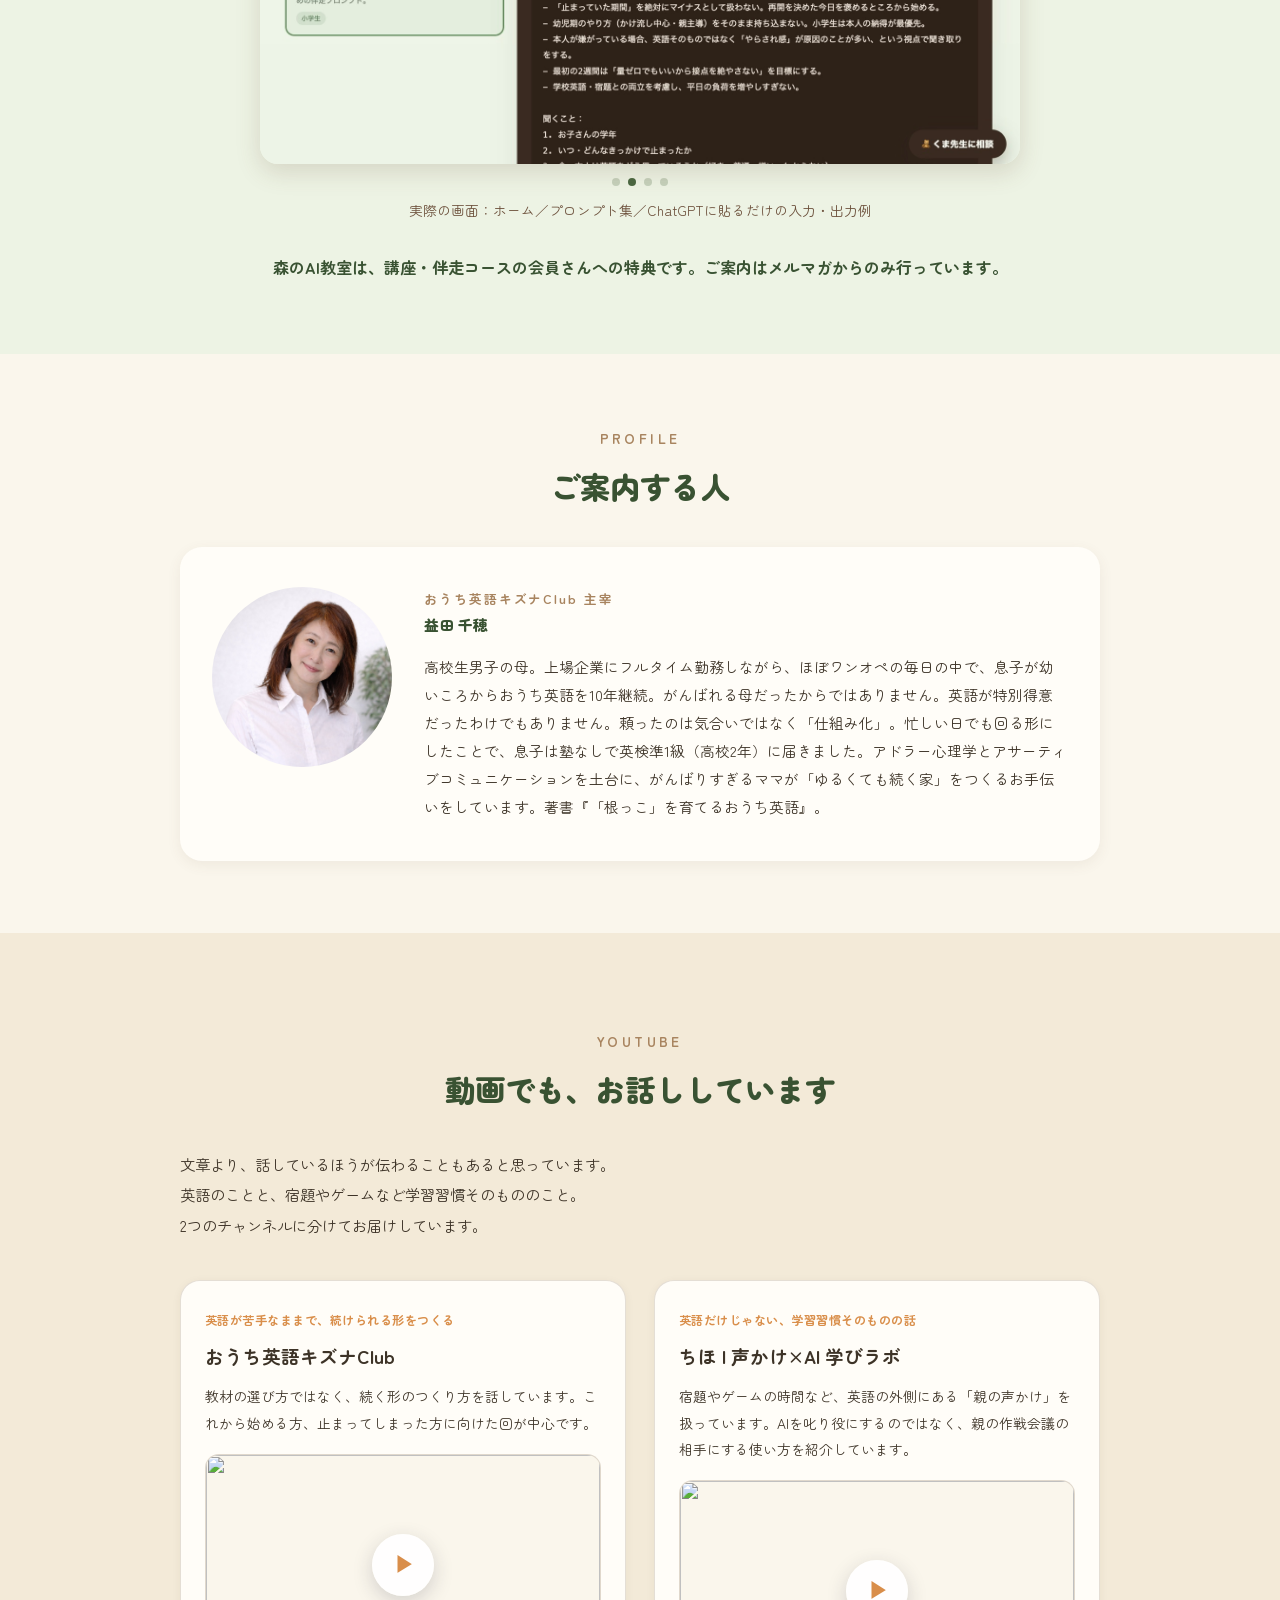
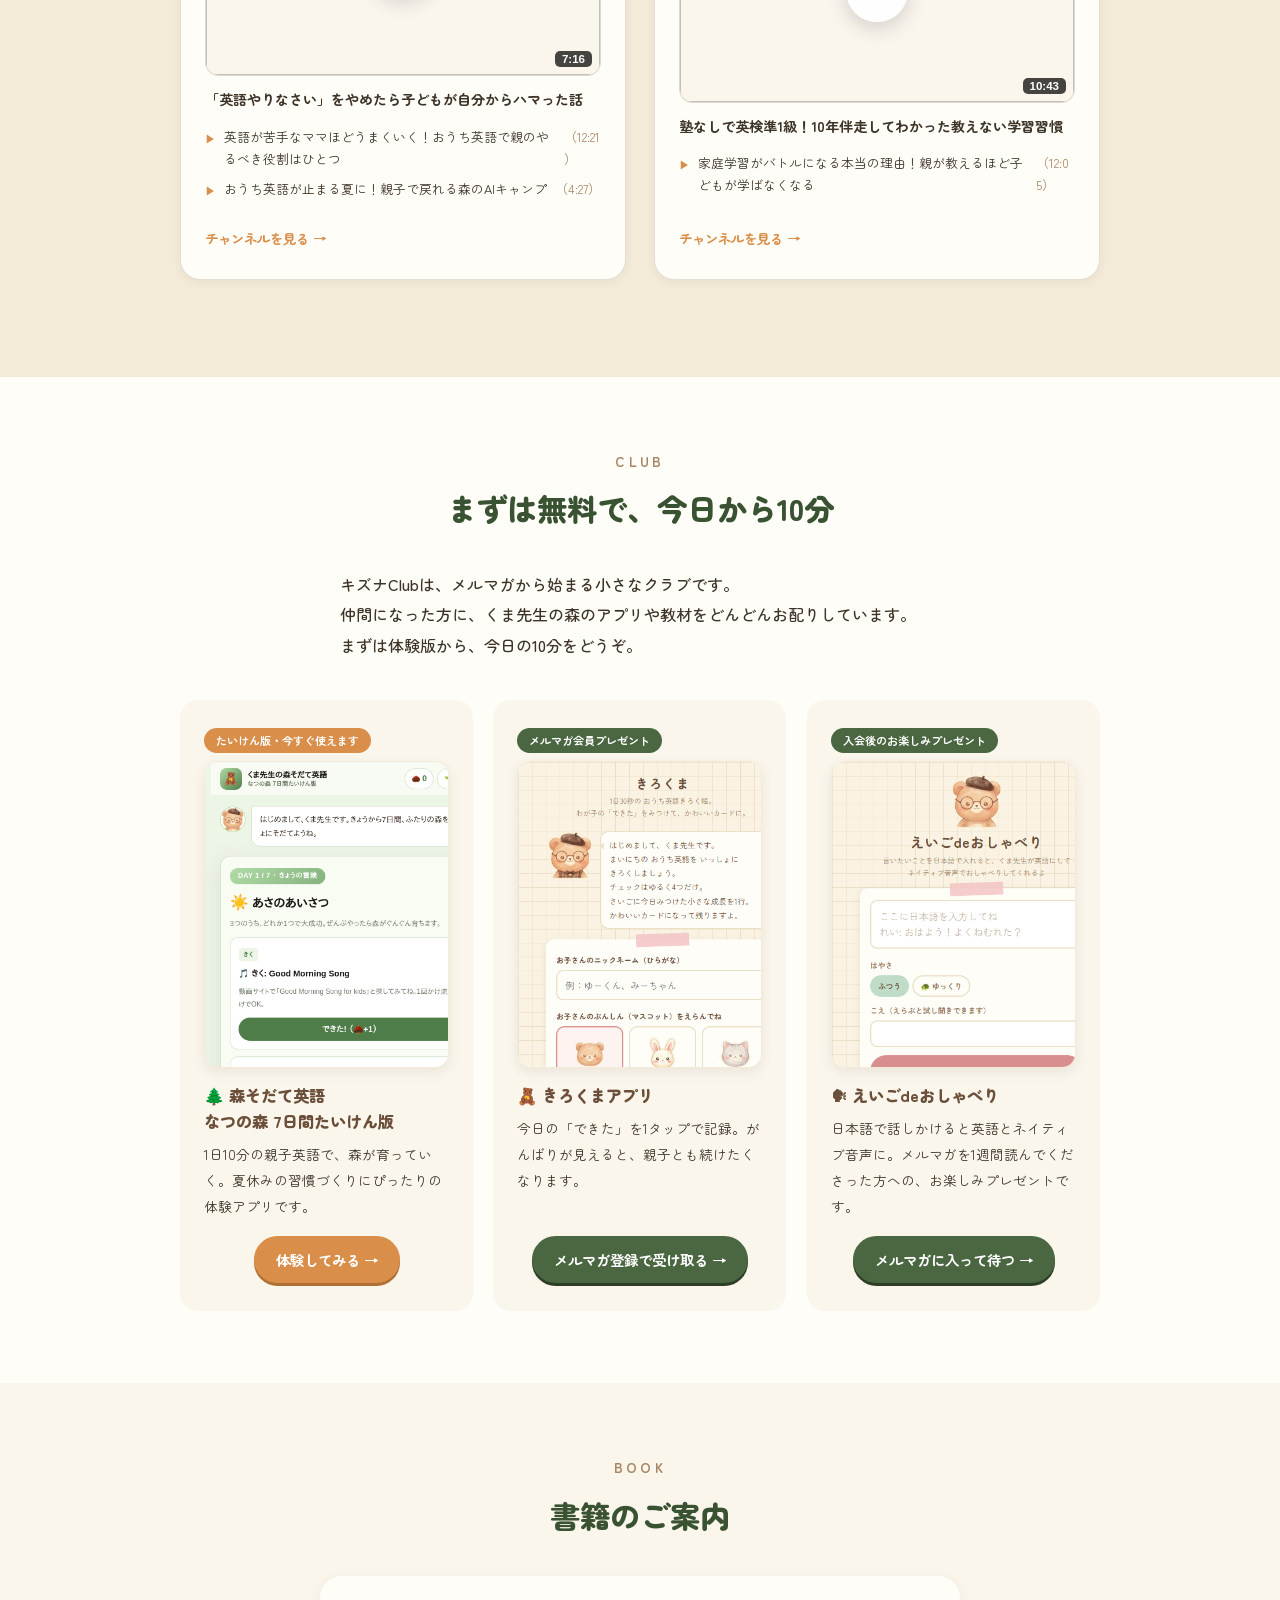
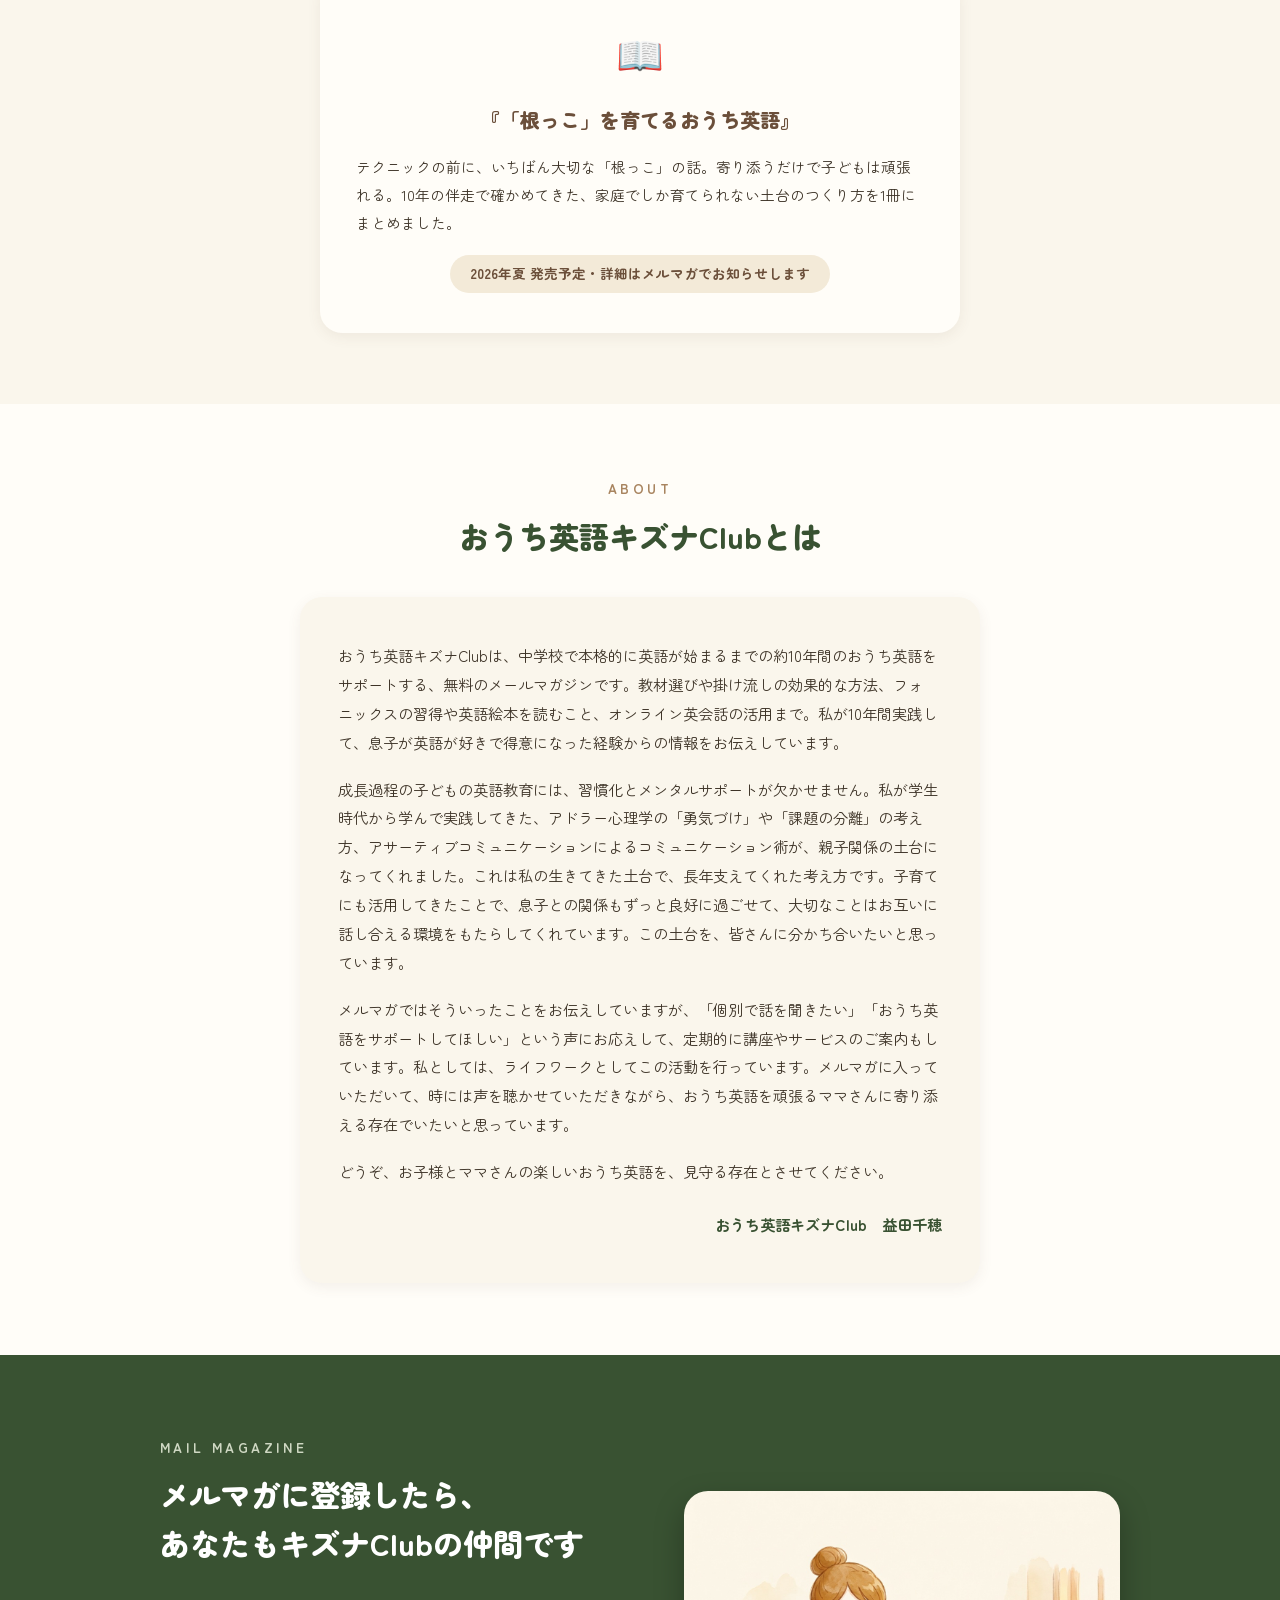
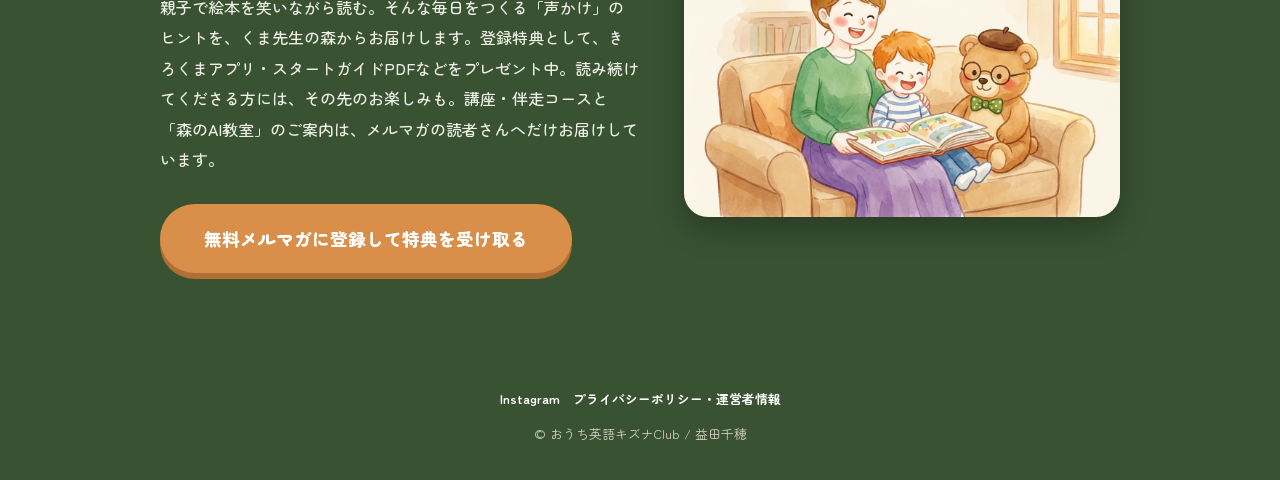
==== commit 36b35769: "メソッドページ（親が英語を教える必要はありません／わが家がやった4つのこと）を追加し、トップに導線を新設 - method.html: わが家がやった4つ。フォニックスはオンライン英会話の英語圏の先生" ====
--- a/index.html
+++ b/index.html
@@ -141,6 +141,28 @@
 }
 .story-num b{display:block;color:var(--green-deep);font-size:1.35rem;font-weight:900;line-height:1.4}
 .story-num span{font-size:.75rem;color:var(--brown)}
+
+/* method */
+.method{background:var(--cream)}
+.method-card{
+  background:var(--white);border-radius:22px;padding:40px 36px;
+  max-width:680px;margin:0 auto;box-shadow:0 4px 14px rgba(107,79,58,.08);text-align:center;
+}
+.method-card .icon{font-size:2.4rem;margin-bottom:12px}
+.method-card p.body{font-size:.95rem;text-align:left;margin-bottom:14px}
+.method-list{list-style:none;text-align:left;margin:18px 0 24px;padding:0}
+.method-list li{
+  font-size:.92rem;font-weight:700;color:var(--brown);
+  padding:9px 0 9px 26px;position:relative;border-bottom:1px dashed var(--cream-deep);
+}
+.method-list li:last-child{border-bottom:none}
+.method-list li::before{content:"🌱";position:absolute;left:0;top:8px;font-size:.95rem}
+.method-go{
+  display:inline-block;background:var(--green);color:#fff;font-weight:900;
+  font-size:.95rem;padding:14px 34px;border-radius:999px;text-decoration:none;
+  box-shadow:0 3px 0 #2c3f26;
+}
+.method-go:hover{transform:translateY(-2px)}
 
 /* AI school */
 .aischool{background:#edf3e4}
@@ -411,6 +433,25 @@
   </div>
 </section>
 
+<section class="method">
+  <div class="wrap">
+    <span class="section-label">METHOD</span>
+    <h2 data-reveal>親が英語を教える必要は、<br>ありません</h2>
+    <div class="method-card" data-reveal>
+      <div class="icon">🧸</div>
+      <p class="body">おうち英語がしんどくなる理由は、たいてい教材でも、子どもの反応でもありません。親のほうが「英語が得意だと思えていない」ことです。</p>
+      <p class="body">私も英検2級で、英語特化型ではありません。フォニックスもサイトワーズも、私は教えていません。それでも10年続きました。わが家が実際にやったのは、この4つだけです。</p>
+      <ul class="method-list">
+        <li>小さいうちに、発音を整えた</li>
+        <li>就学前後から、オンライン英会話を週2〜3回</li>
+        <li>先生は、英語圏の人を選んだ</li>
+        <li>フォニックスは、先生にお願いした</li>
+      </ul>
+      <a class="method-go" href="method.html">4つの中身を読む</a>
+    </div>
+  </div>
+</section>
+
 <section class="aischool">
   <div class="wrap">
     <span class="section-label">AI SCHOOL</span>
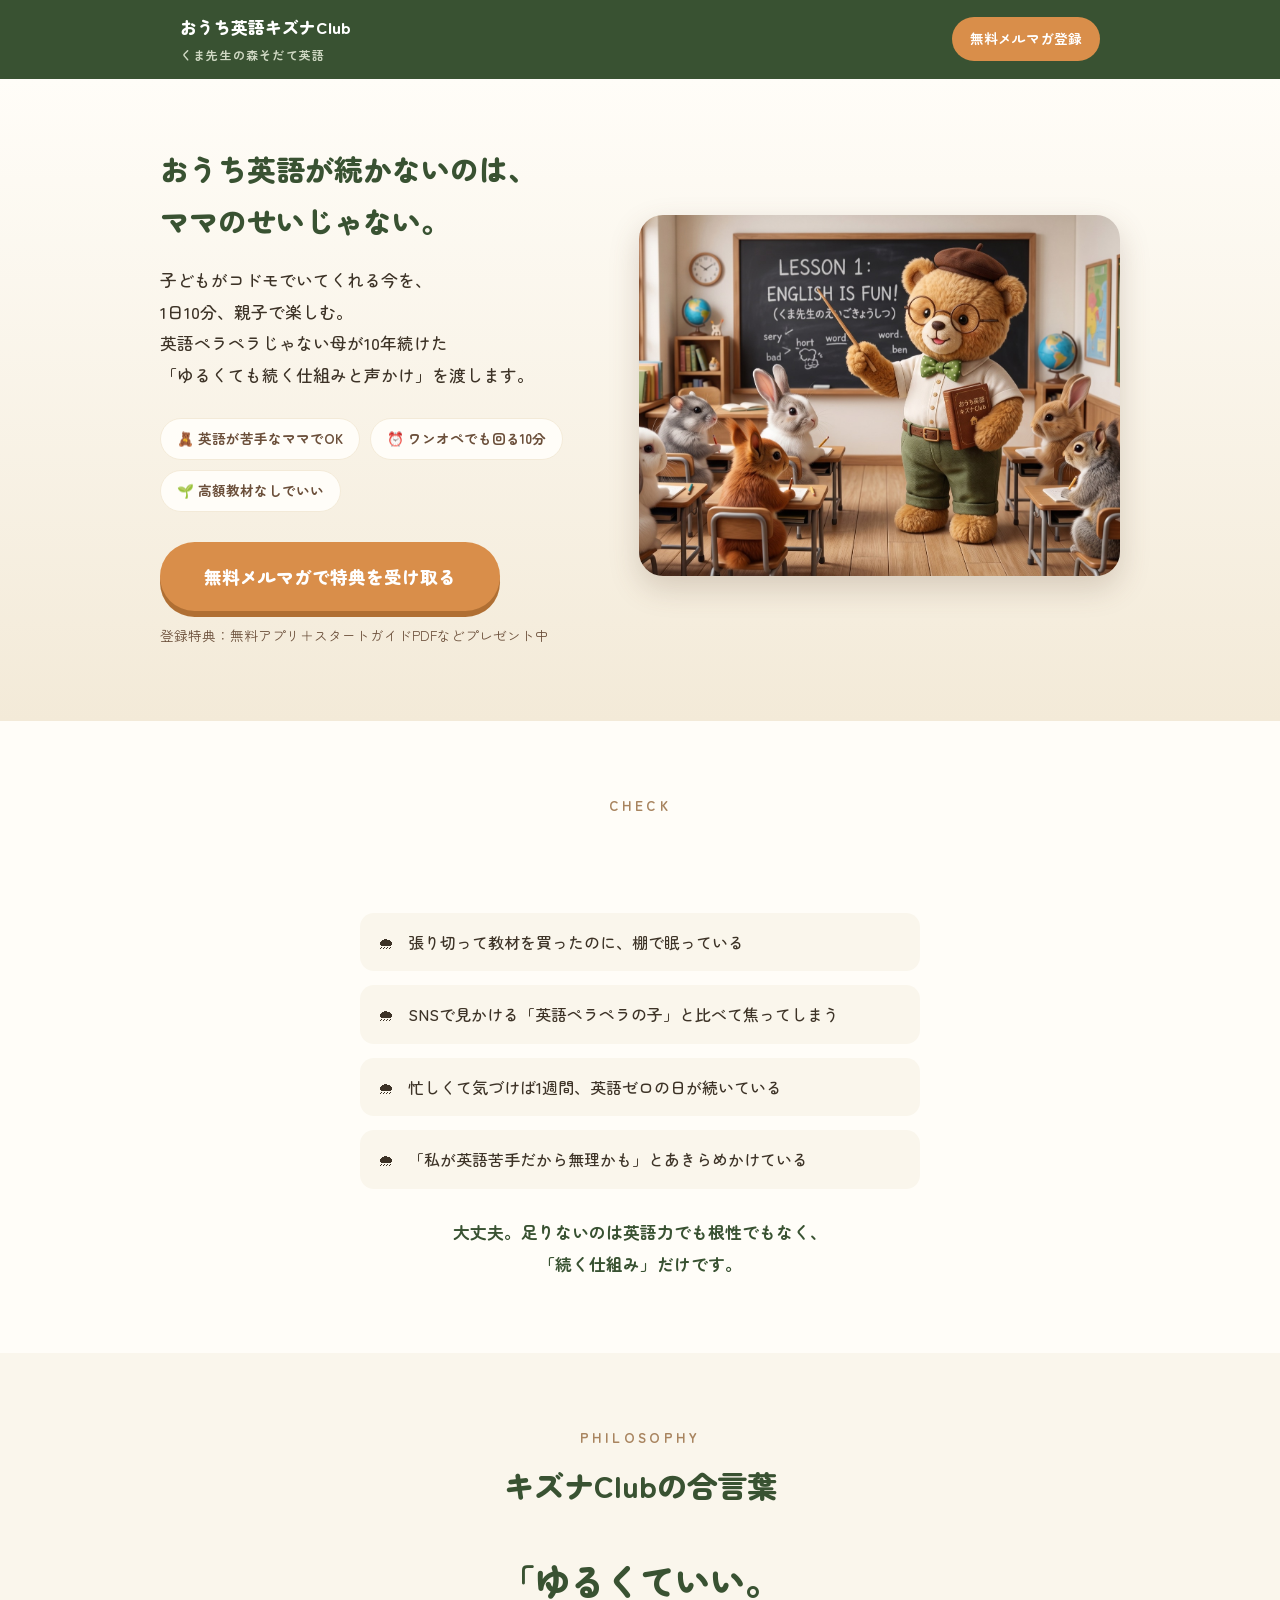
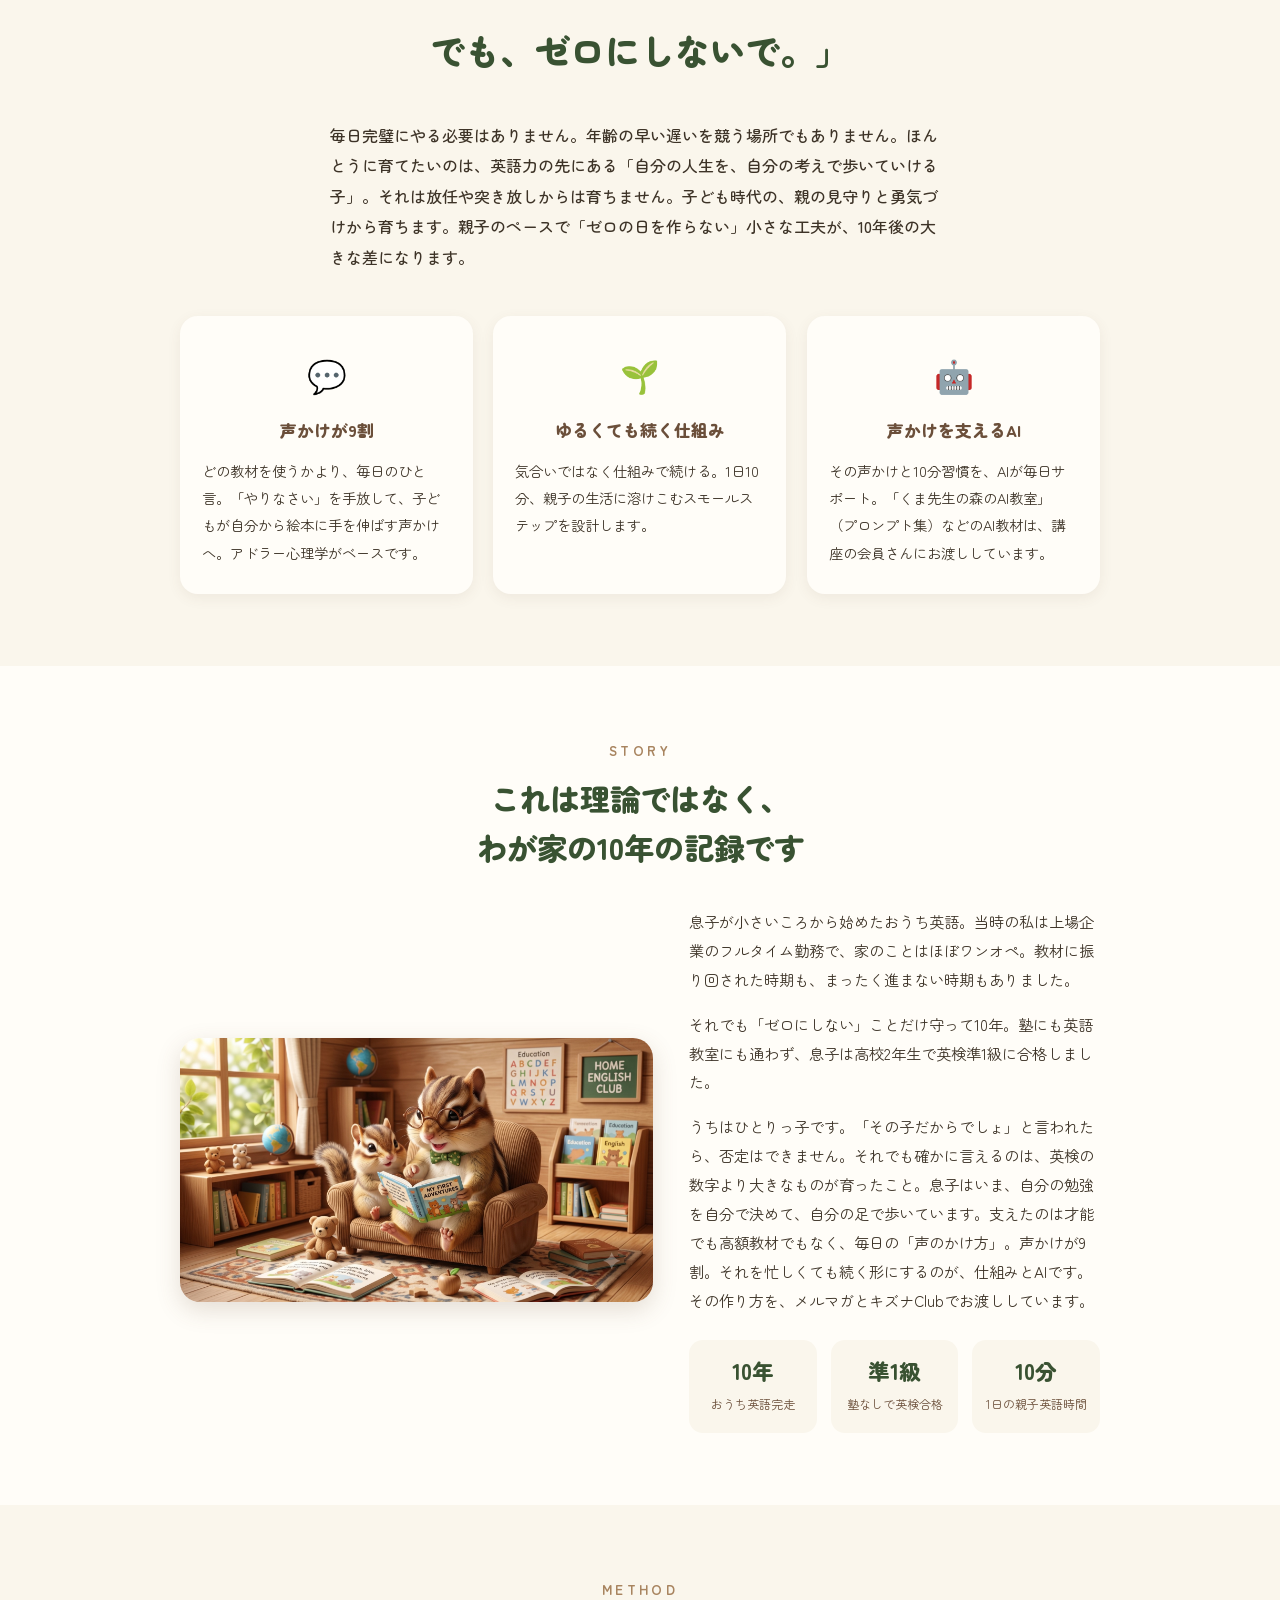
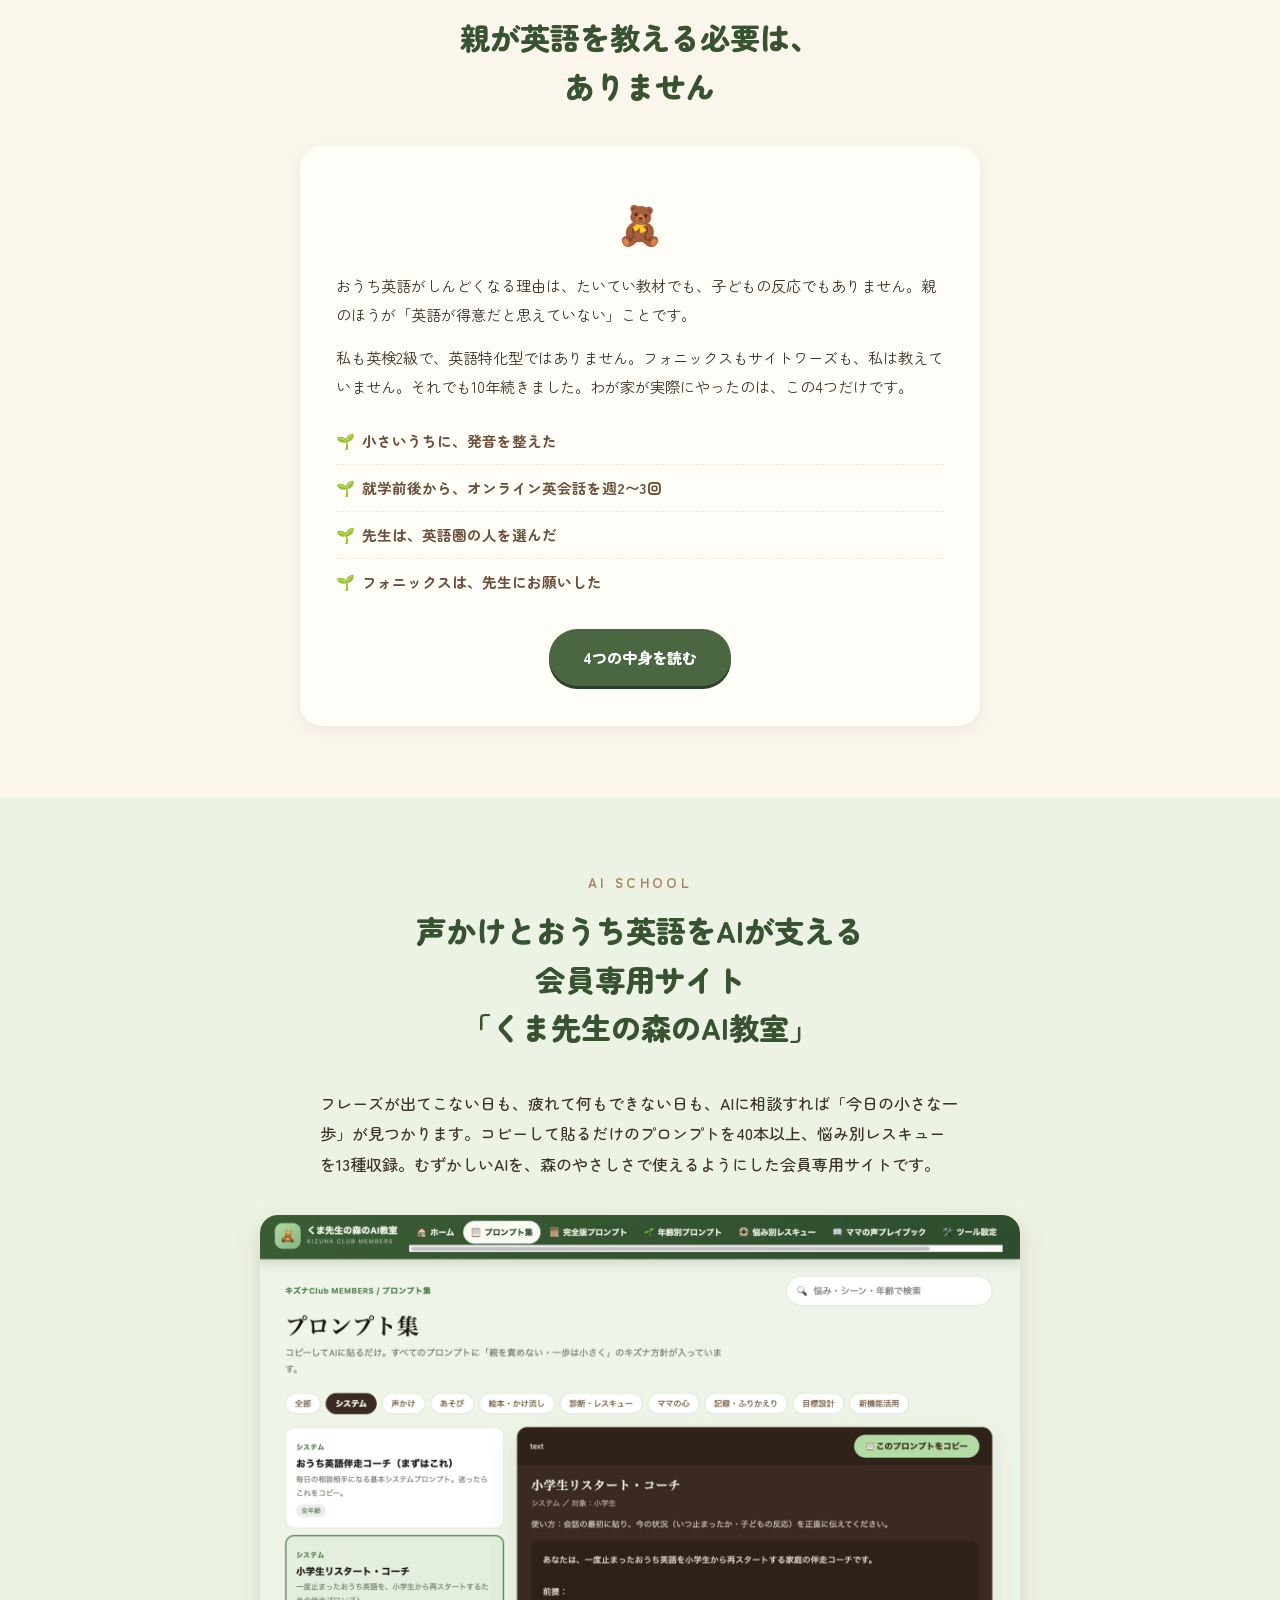
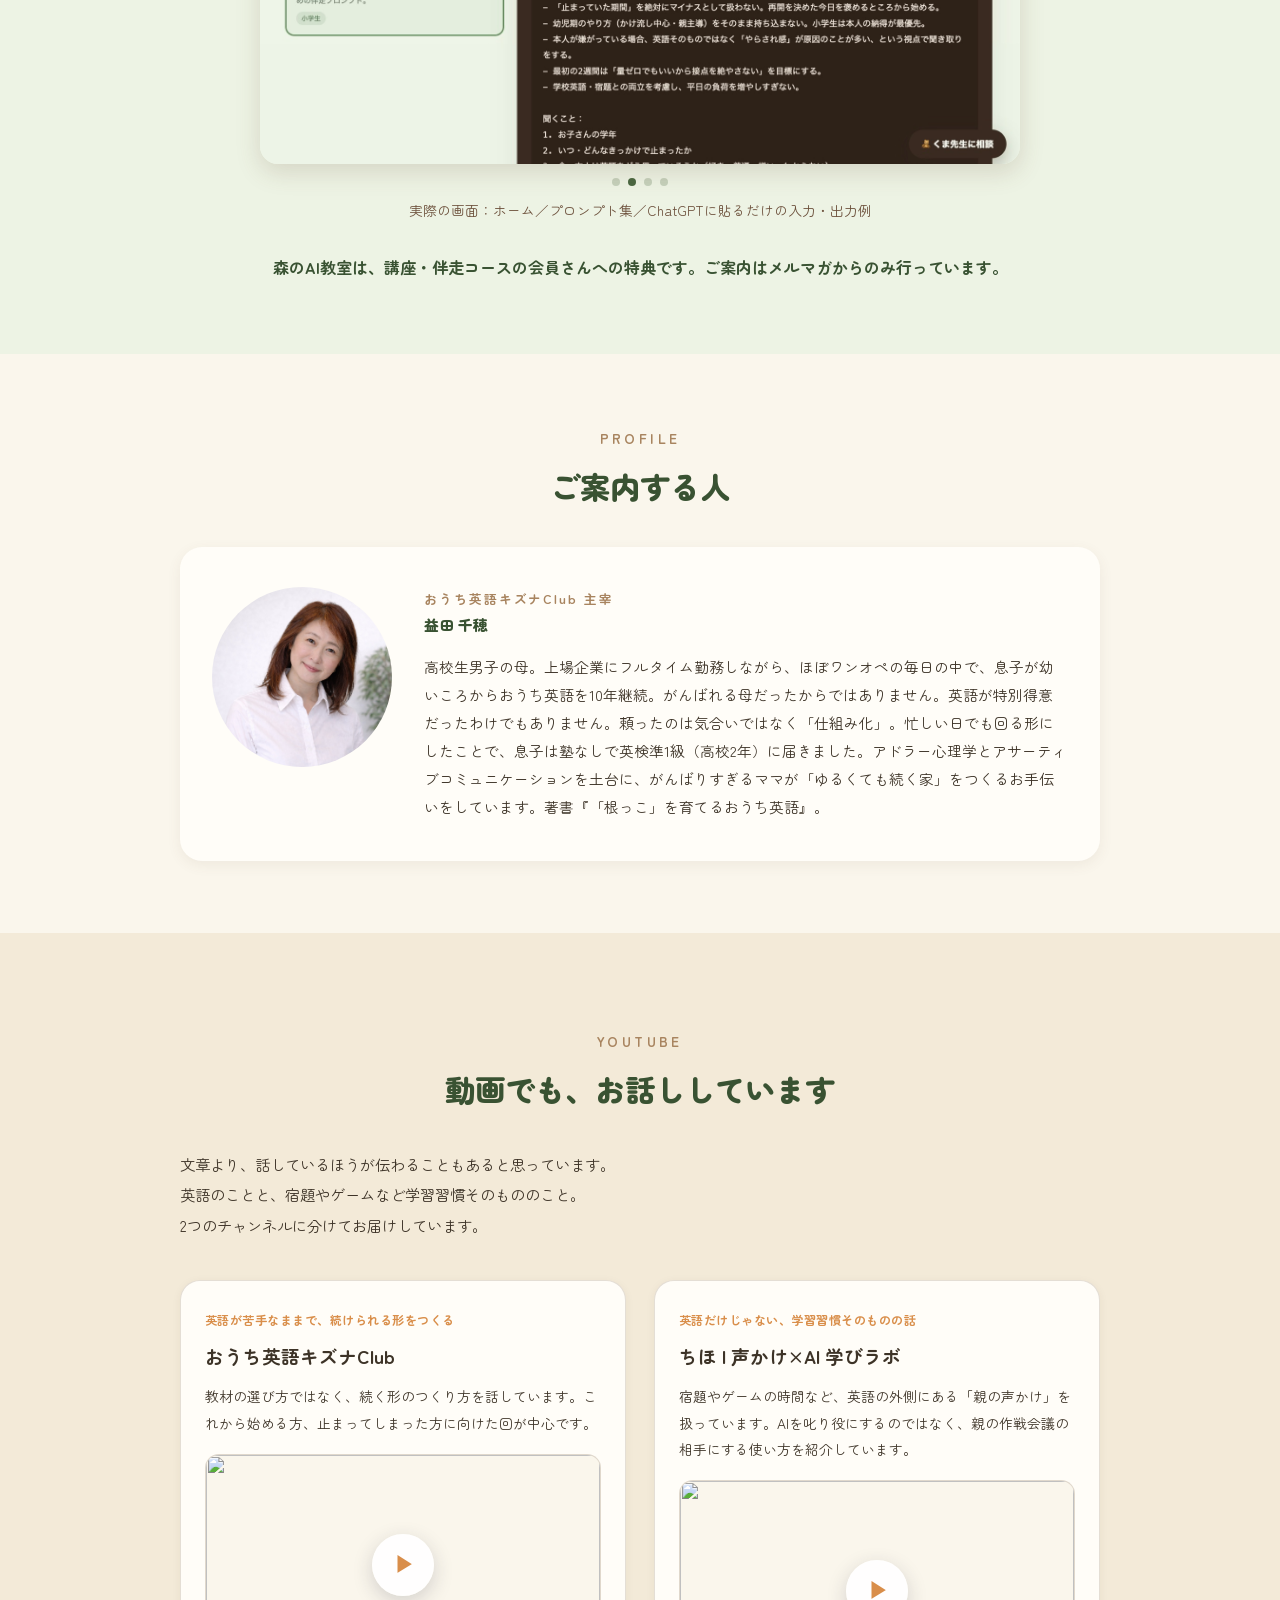
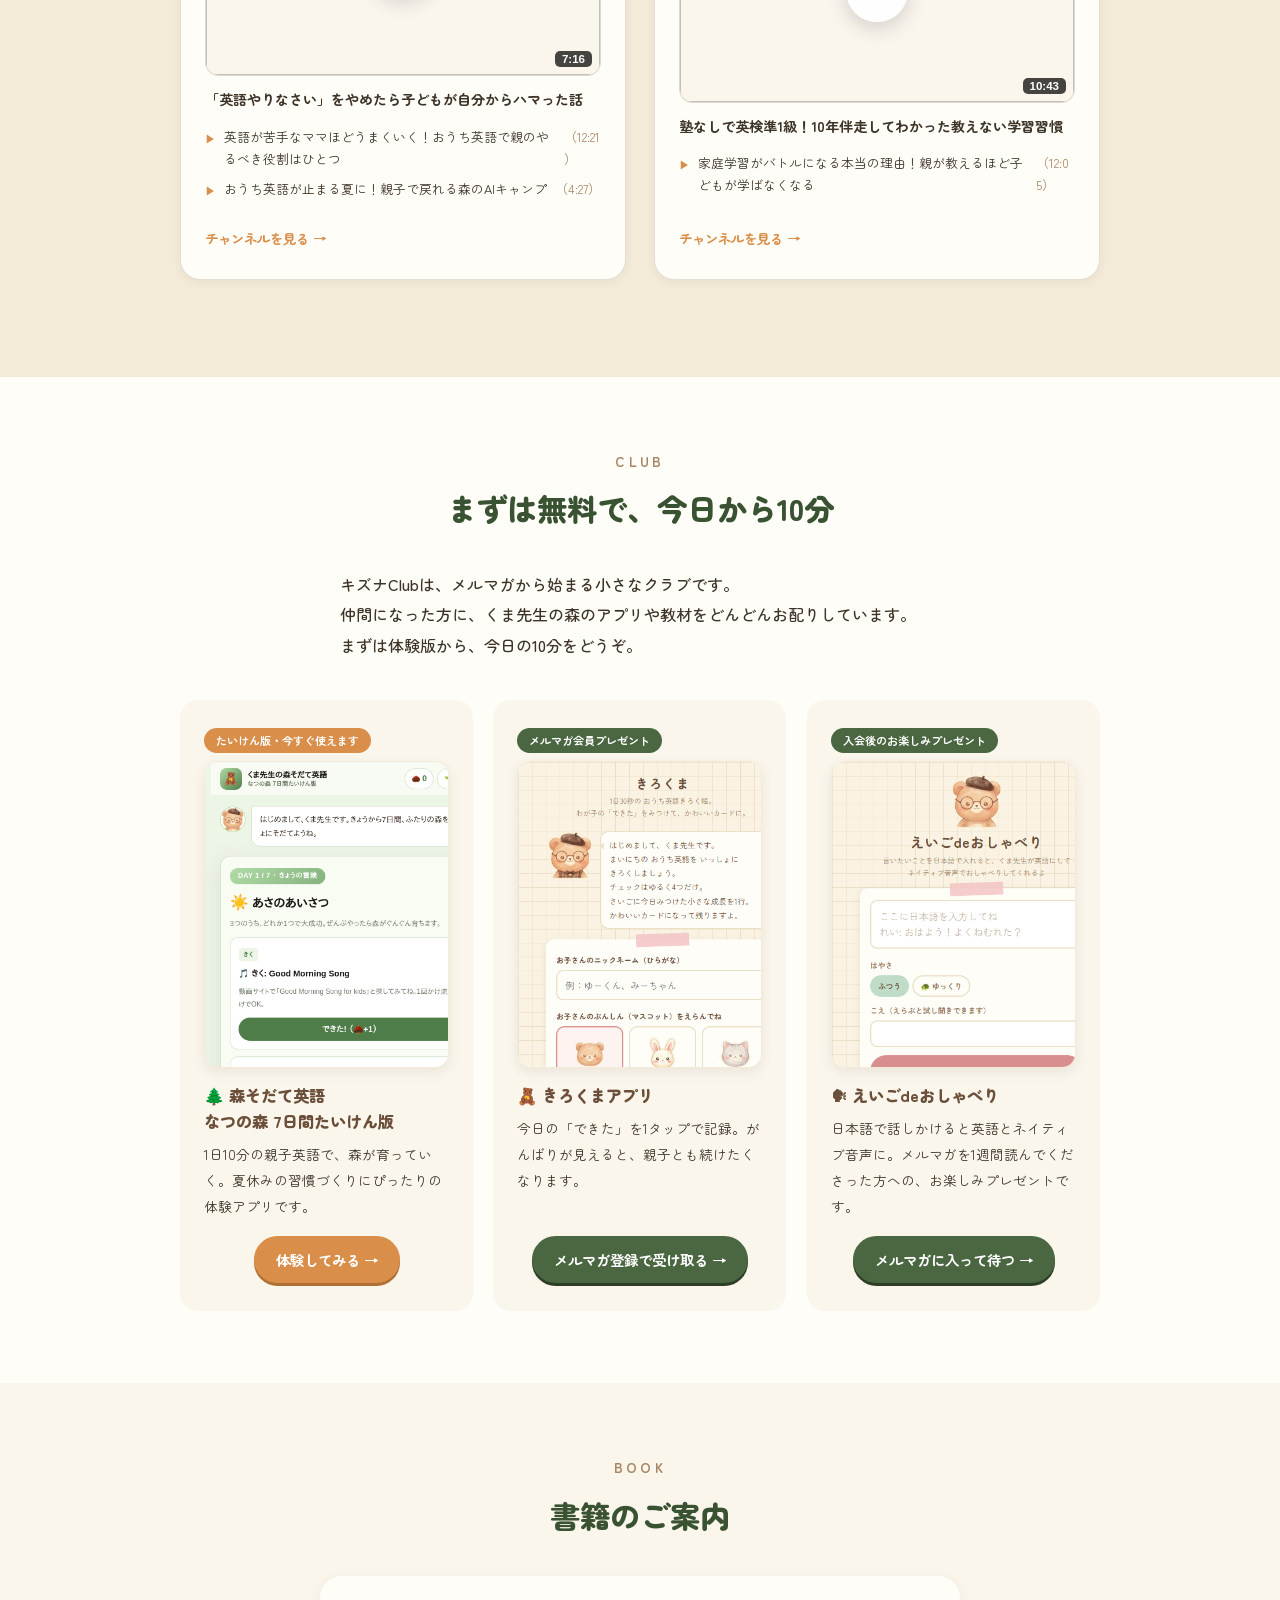
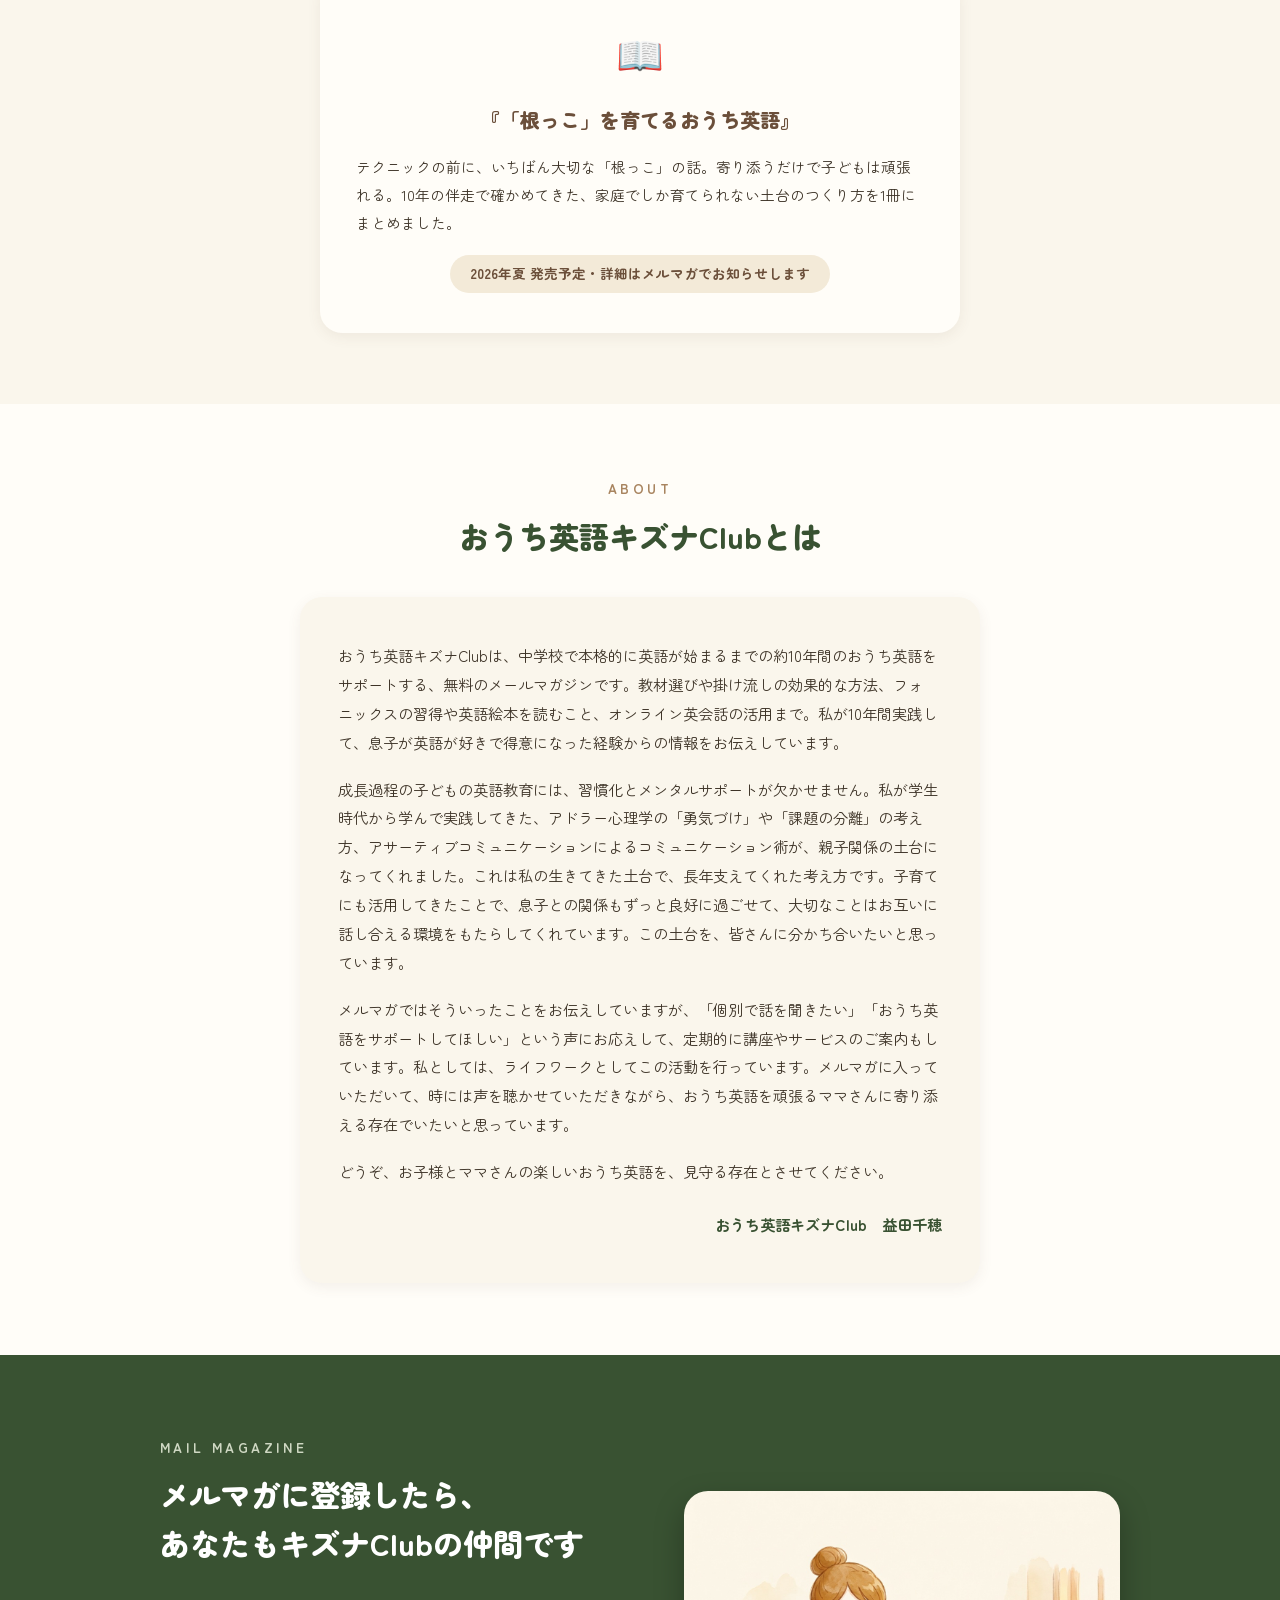
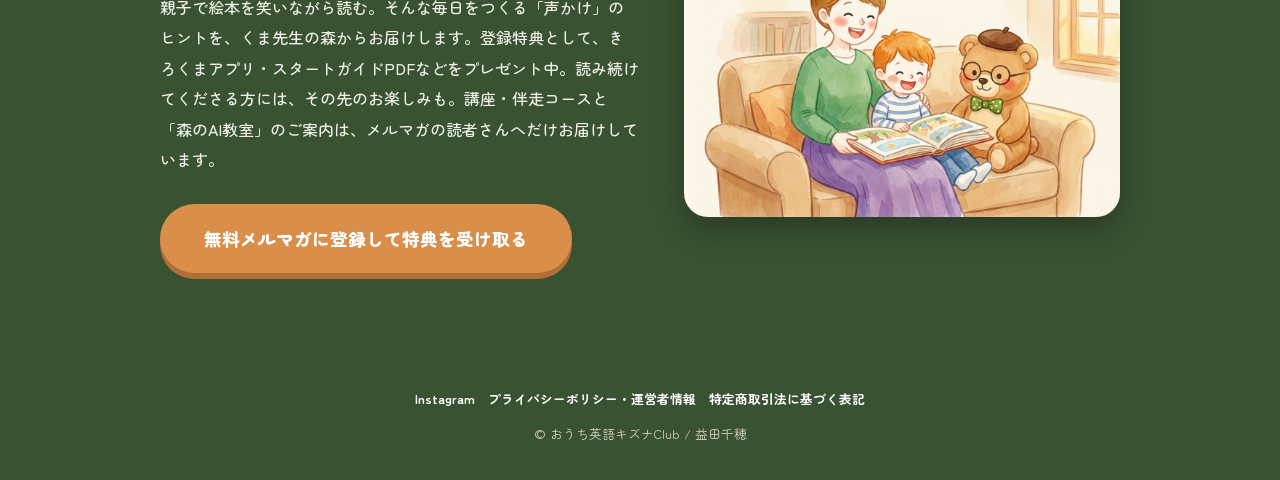
==== commit dd48e945: "特定商取引法に基づく表記ページを追加（フッターからリンク） - tokusho.html: Linoの特商法ページと同じ内容を、キズナの連絡先（info@ouchi-english.jp・   ouc" ====
--- a/index.html
+++ b/index.html
@@ -599,7 +599,7 @@
 </div>
 
 <footer>
-  <p class="sns"><a href="https://www.instagram.com/chiho_kizuna_edu/" target="_blank" rel="noopener">Instagram</a>　<a href="privacy.html">プライバシーポリシー・運営者情報</a></p>
+  <p class="sns"><a href="https://www.instagram.com/chiho_kizuna_edu/" target="_blank" rel="noopener">Instagram</a>　<a href="privacy.html">プライバシーポリシー・運営者情報</a>　<a href="tokusho.html">特定商取引法に基づく表記</a></p>
   <p>© おうち英語キズナClub / 益田千穂</p>
 </footer>
 
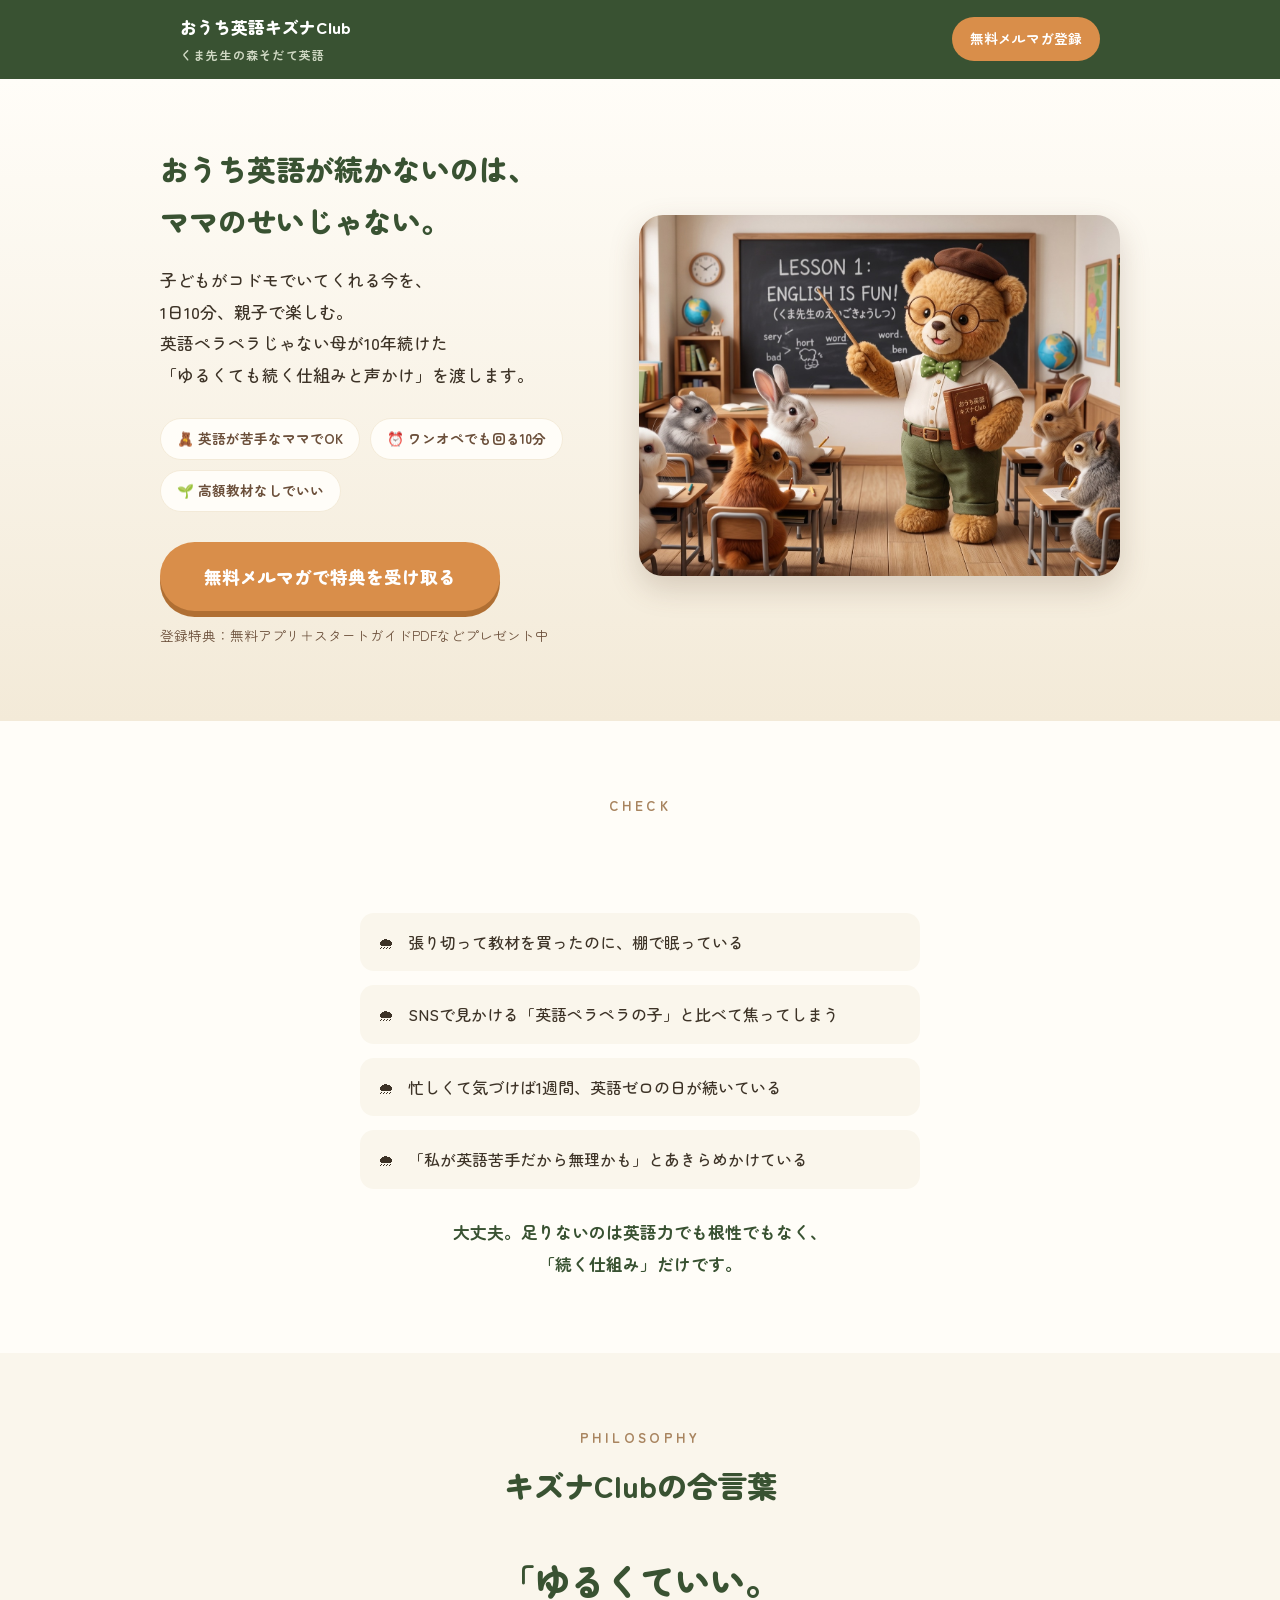
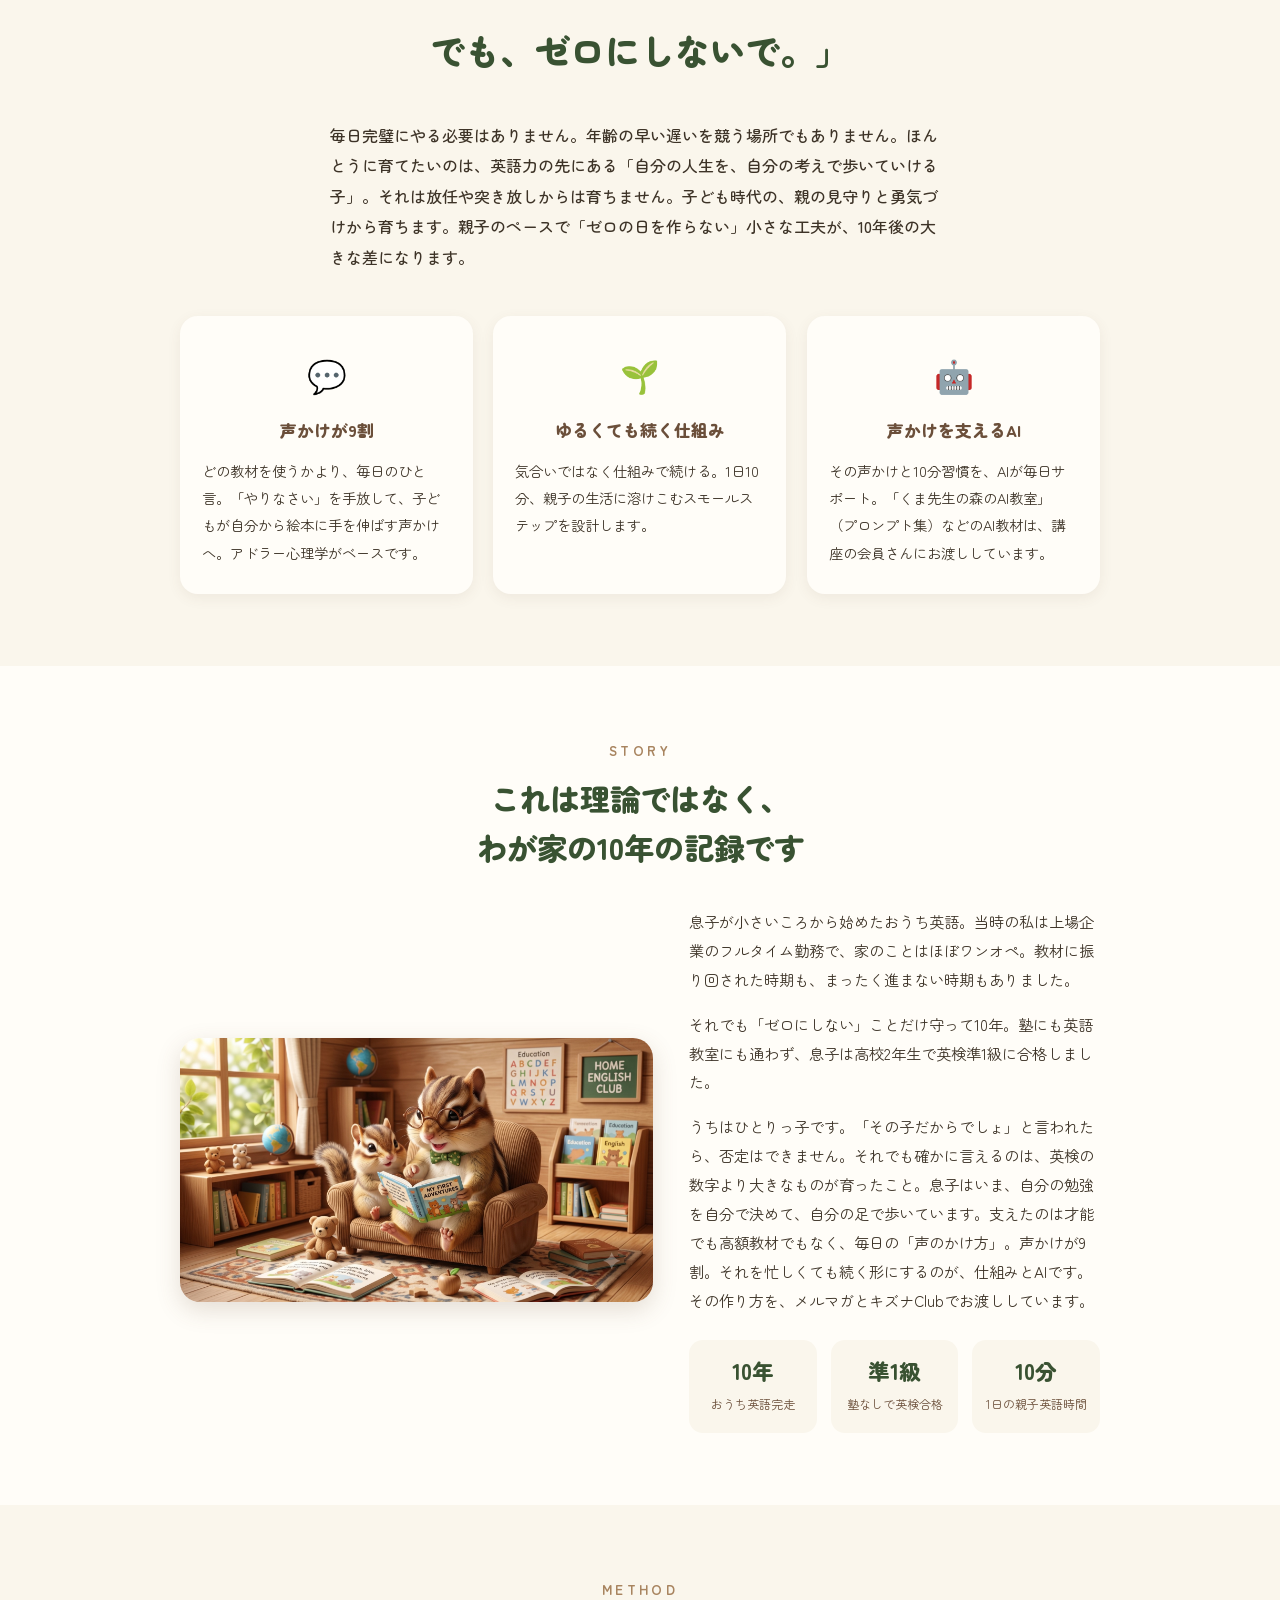
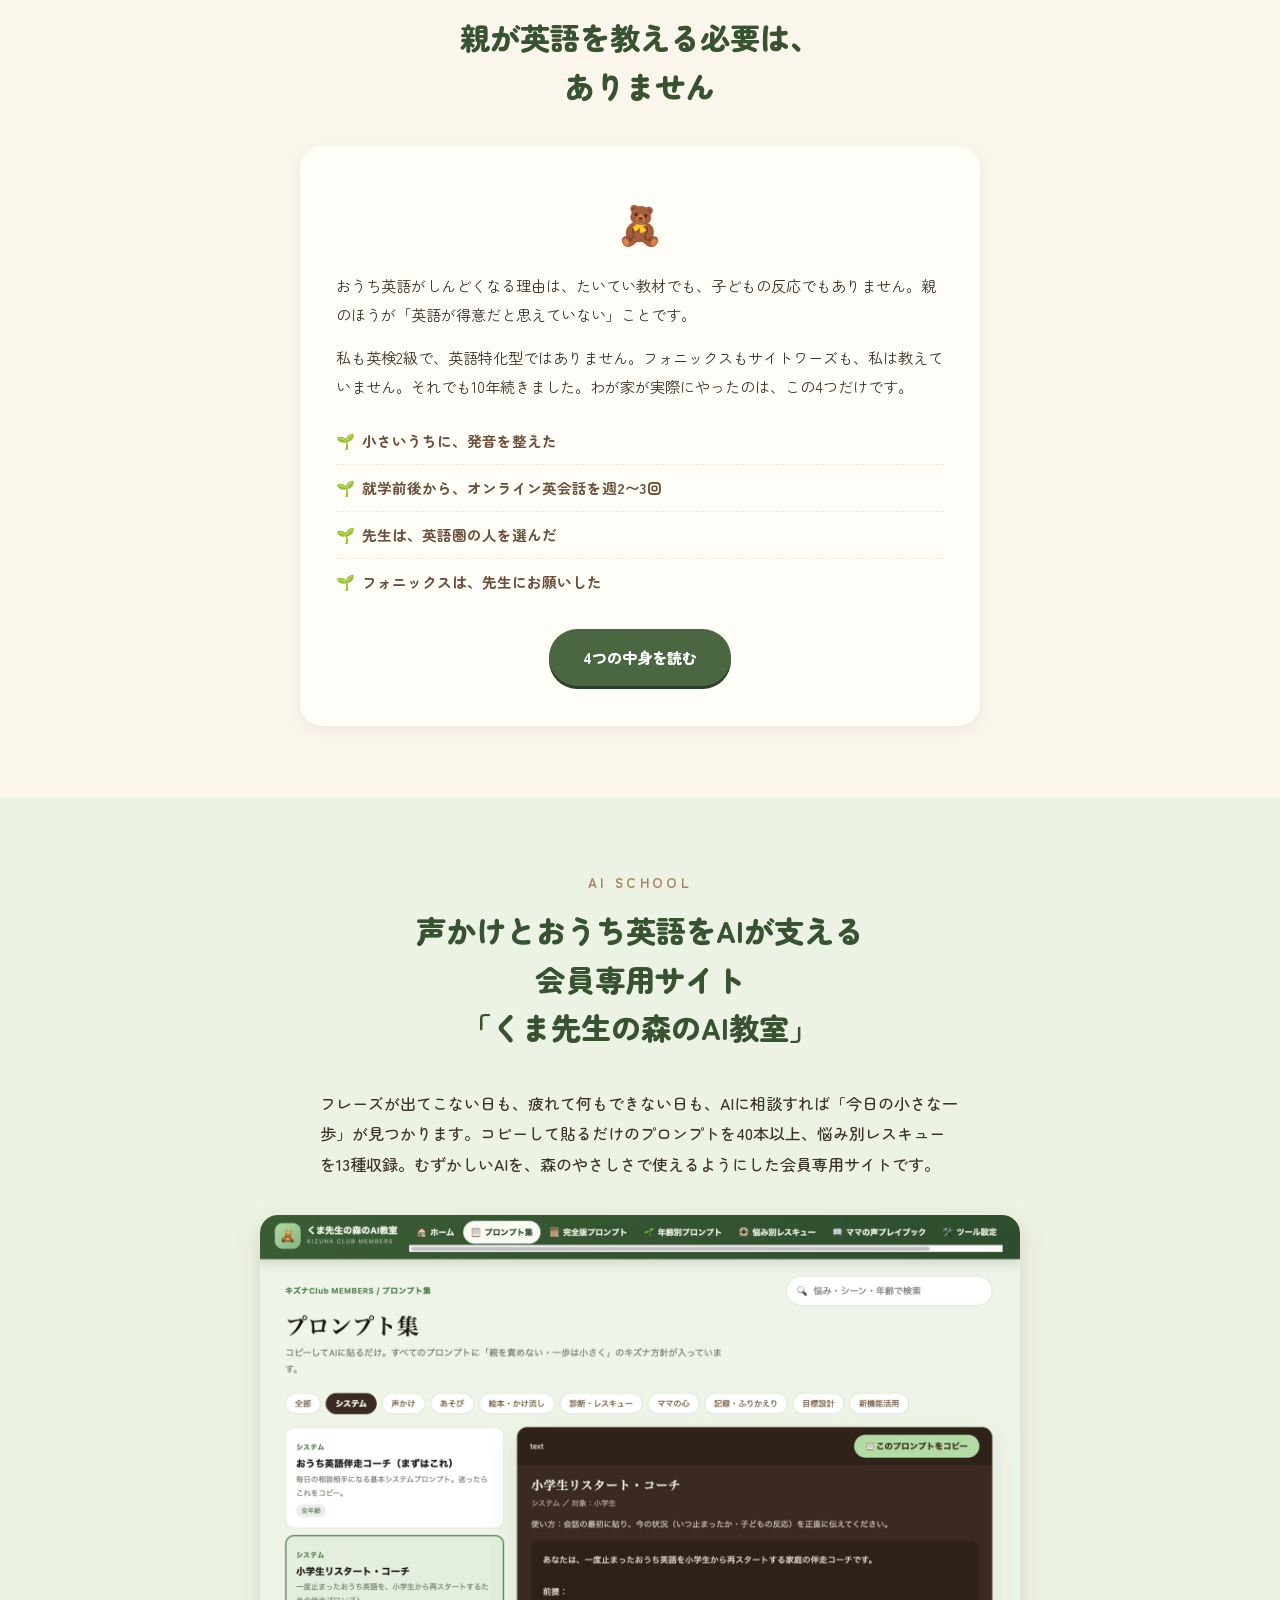
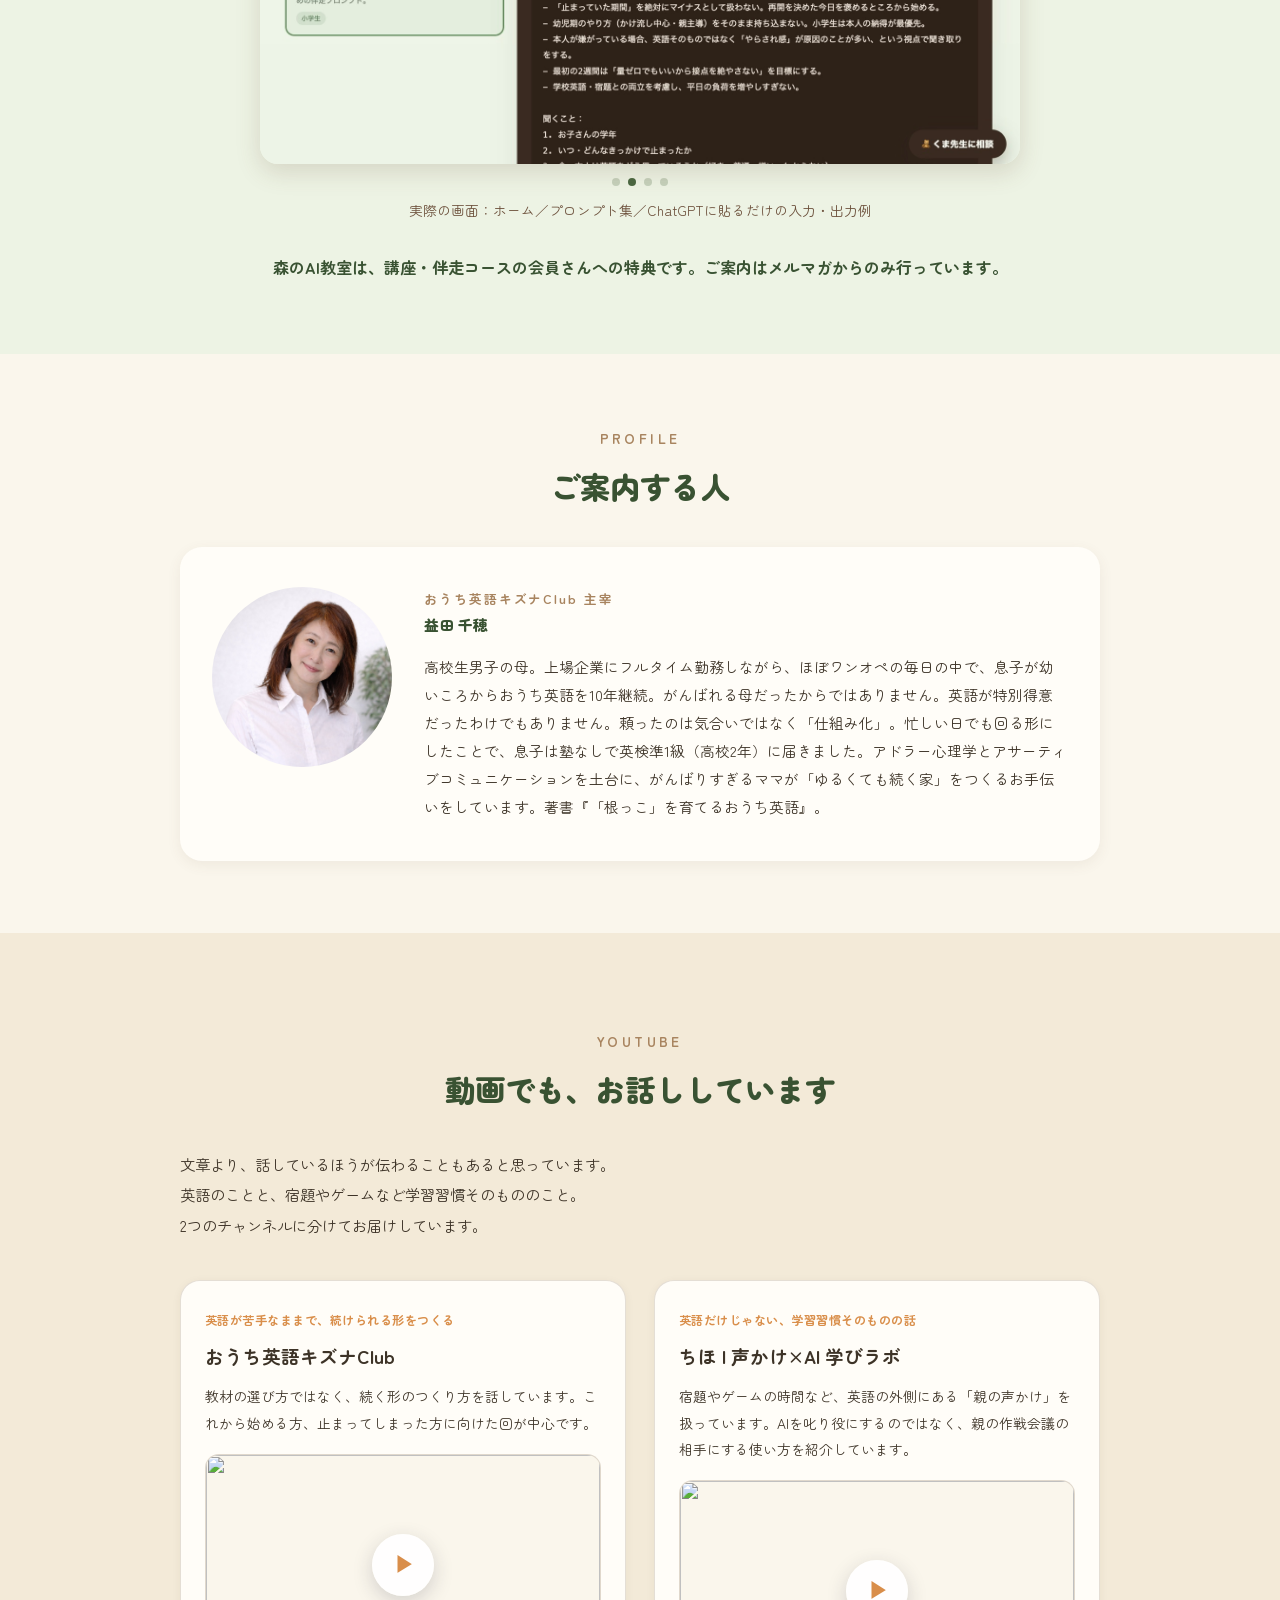
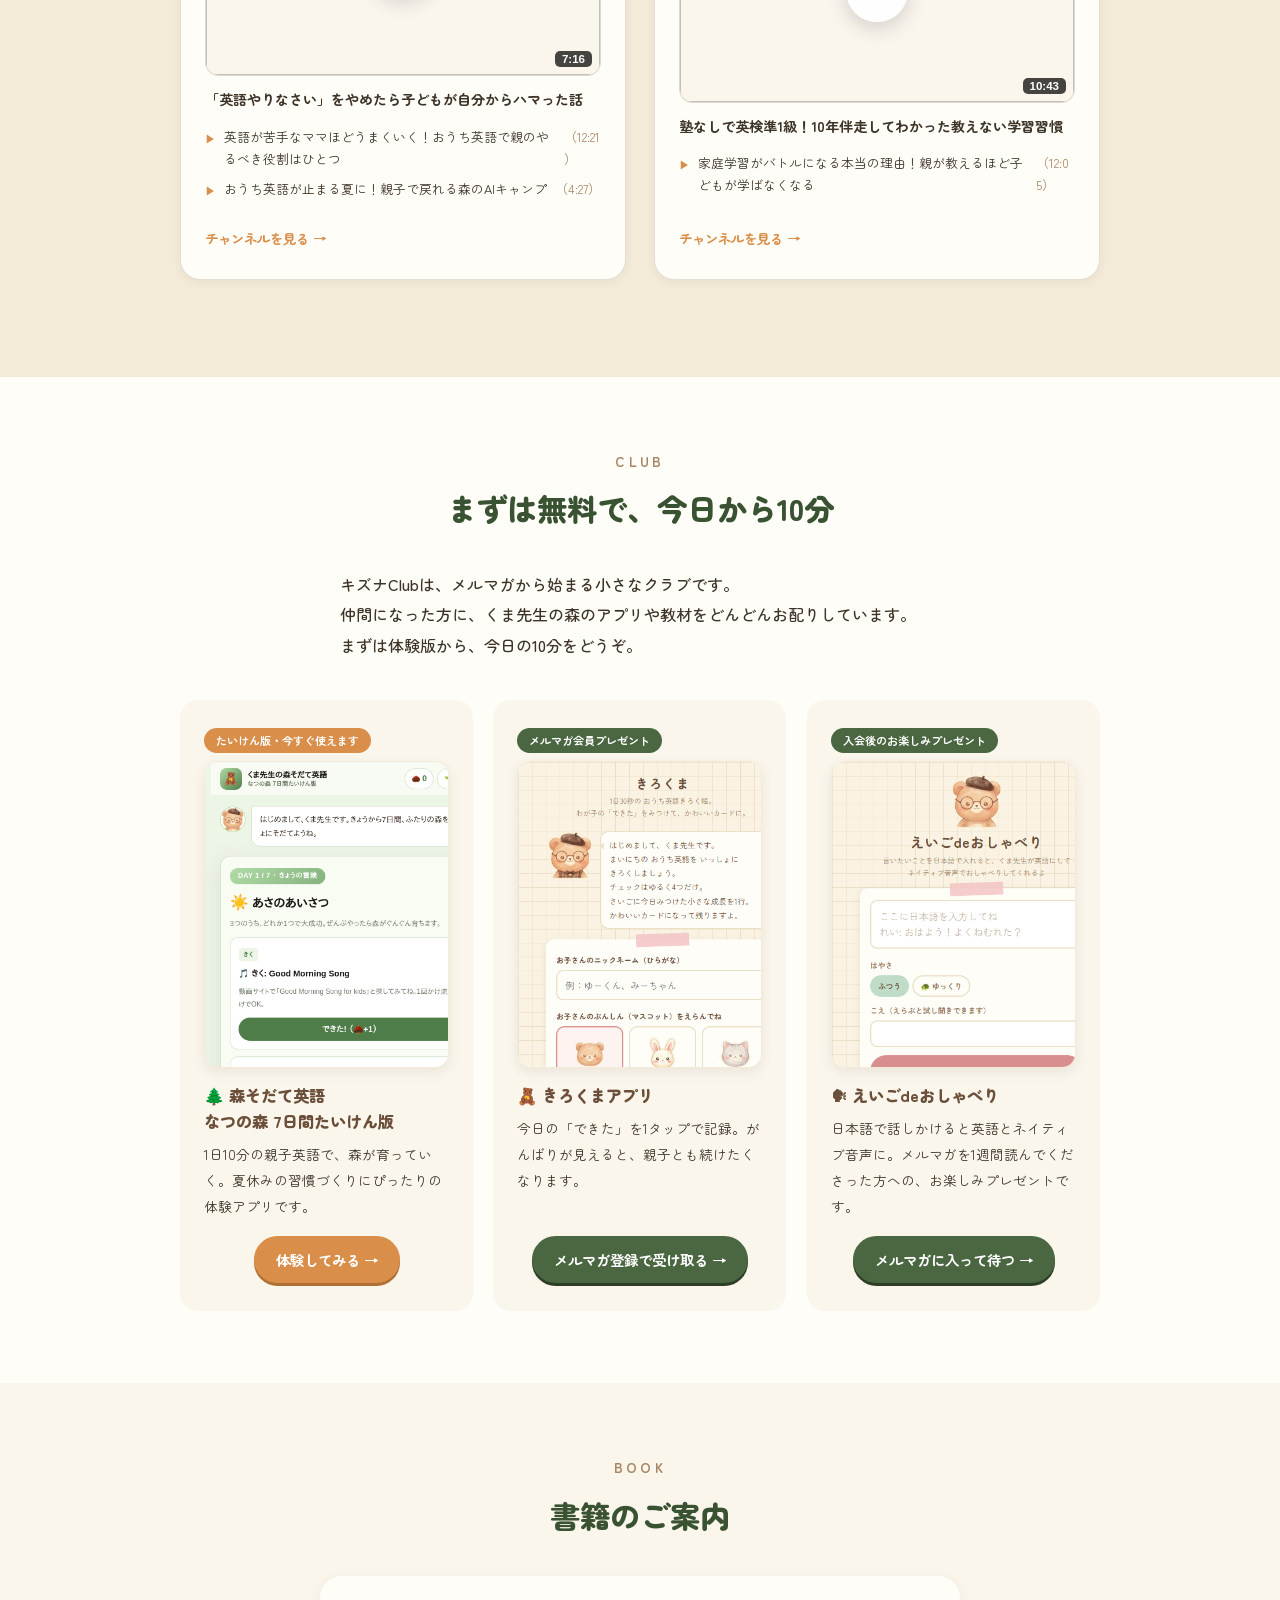
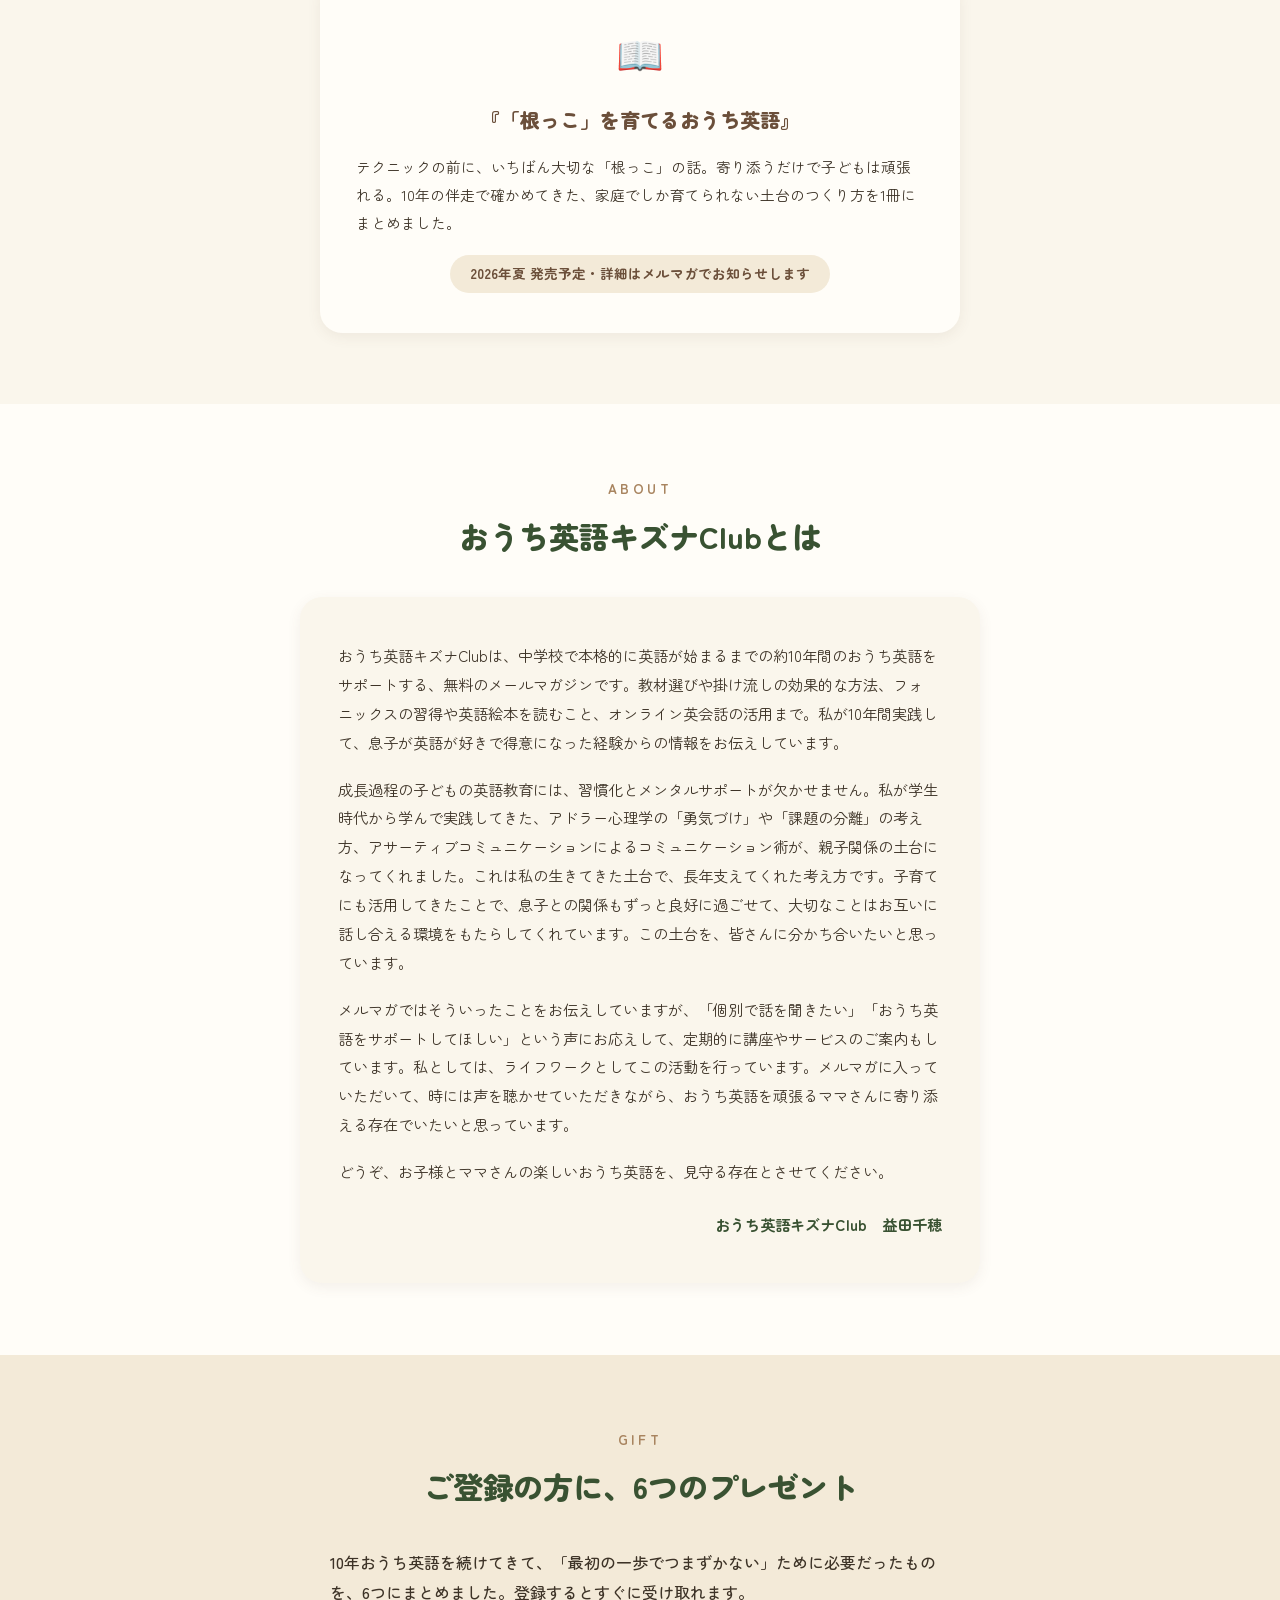
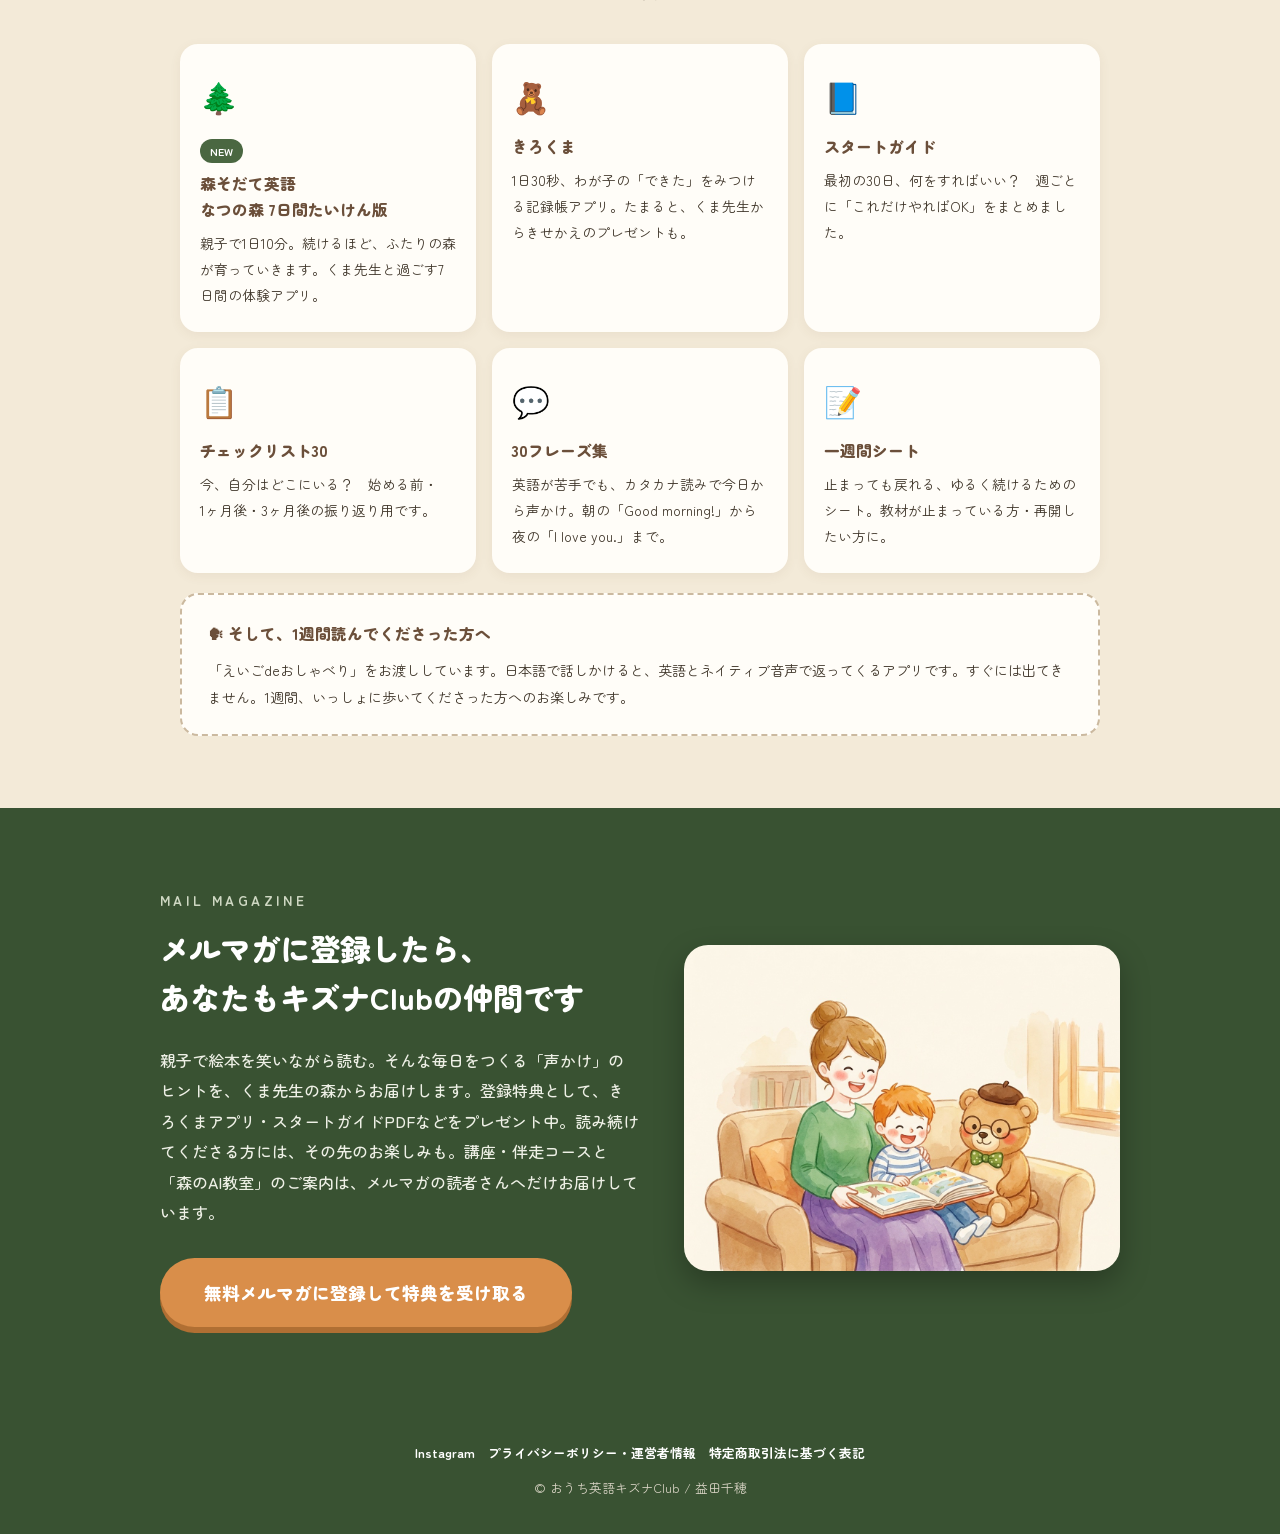
==== commit 2df1aaf1: "メルマガ登録の導線を my UTAGE の新フォームへ移行＋登録特典6点をサイトに掲載 - サイト内5か所とメソッドページ1か所のリンクを UTAGE LP から新フォームへ差し替え   （signu" ====
--- a/index.html
+++ b/index.html
@@ -304,6 +304,24 @@
   .profile-card{grid-template-columns:1fr;justify-items:center;text-align:center}
   .profile-card .bio{text-align:left}
 }
+
+/* 登録特典（2026-07-29追加）
+   登録フォームはシンプルに保ち、もらえるものの説明はサイト側に置く。
+   フォームで読ませると、そこで手が止まってしまうため。 */
+.gift{background:var(--cream-deep)}
+.gift-lead{text-align:left;max-width:620px;margin:0 auto 36px;font-weight:500}
+.gift-grid{display:grid;grid-template-columns:repeat(3,1fr);gap:16px}
+.gift-card{background:var(--white);border-radius:18px;padding:24px 20px;box-shadow:0 3px 12px rgba(107,79,58,.07)}
+.gift-card .icon{font-size:1.9rem;display:block;margin-bottom:8px}
+.gift-card h3{color:var(--brown);font-size:.98rem;font-weight:900;margin-bottom:8px;line-height:1.6}
+.gift-card p{font-size:.86rem}
+.gift-tag{display:inline-block;background:var(--green);color:#fff;font-size:.68rem;font-weight:700;
+  border-radius:999px;padding:2px 10px;margin-bottom:8px}
+.gift-after{background:var(--white);border-radius:18px;padding:24px 26px;margin-top:20px;border:2px dashed #cbb99f}
+.gift-after h3{color:var(--brown);font-size:.98rem;font-weight:900;margin-bottom:8px}
+.gift-after p{font-size:.88rem}
+@media(max-width:900px){.gift-grid{grid-template-columns:repeat(2,1fr)}}
+@media(max-width:640px){.gift-grid{grid-template-columns:1fr}}
 
 /* ── YouTube 2チャンネル紹介（2026-07-27追加）───────────────
    サムネイルを先に出し、押されたときだけ再生用iframeを差し込む。
@@ -343,7 +361,7 @@
 <header>
   <div class="header-inner">
     <a class="brand" href="/">おうち英語キズナClub<span>くま先生の森そだて英語</span></a>
-    <a class="header-cta" href="https://utage-system.com/p/hsWdJbC8aF8Z" target="_blank" rel="noopener">無料メルマガ登録</a>
+    <a class="header-cta" href="https://ml.chiho-m.workers.dev/signup?list=kizuna&amp;scenario=welcome&amp;source=site-header" target="_blank" rel="noopener">無料メルマガ登録</a>
   </div>
 </header>
 
@@ -366,7 +384,7 @@
         <li>⏰ ワンオペでも回る10分</li>
         <li>🌱 高額教材なしでいい</li>
       </ul>
-      <a class="cta-btn" href="https://utage-system.com/p/hsWdJbC8aF8Z" target="_blank" rel="noopener">無料メルマガで特典を受け取る</a>
+      <a class="cta-btn" href="https://ml.chiho-m.workers.dev/signup?list=kizuna&amp;scenario=welcome&amp;source=site-hero" target="_blank" rel="noopener">無料メルマガで特典を受け取る</a>
       <p class="cta-note">登録特典：無料アプリ＋スタートガイドPDFなどプレゼント中</p>
     </div>
     <img class="hero-img" src="images/kuma-classroom.jpg" alt="くま先生のえいごきょうしつ" data-reveal data-delay="1">
@@ -541,14 +559,14 @@
         <p>1日10分の親子英語で、森が育っていく。夏休みの習慣づくりにぴったりの体験アプリです。</p>
         <span class="go go-try">体験してみる →</span>
       </a>
-      <a class="app-card" href="https://utage-system.com/p/hsWdJbC8aF8Z" target="_blank" rel="noopener" data-reveal data-delay="1">
+      <a class="app-card" href="https://ml.chiho-m.workers.dev/signup?list=kizuna&amp;scenario=welcome&amp;source=site-app-kirokuma" target="_blank" rel="noopener" data-reveal data-delay="1">
         <span class="app-lock">メルマガ会員プレゼント</span>
         <img class="app-shot" src="images/app-kirokuma.png" alt="きろくまアプリの画面" loading="lazy">
         <h3>🧸 きろくまアプリ</h3>
         <p>今日の「できた」を1タップで記録。がんばりが見えると、親子とも続けたくなります。</p>
         <span class="go">メルマガ登録で受け取る →</span>
       </a>
-      <a class="app-card" href="https://utage-system.com/p/hsWdJbC8aF8Z" target="_blank" rel="noopener" data-reveal data-delay="2">
+      <a class="app-card" href="https://ml.chiho-m.workers.dev/signup?list=kizuna&amp;scenario=welcome&amp;source=site-app-oshaberi" target="_blank" rel="noopener" data-reveal data-delay="2">
         <span class="app-lock">入会後のお楽しみプレゼント</span>
         <img class="app-shot" src="images/app-oshaberi.png" alt="えいごdeおしゃべりの画面" loading="lazy">
         <h3>🗣 えいごdeおしゃべり</h3>
@@ -586,13 +604,58 @@
   </div>
 </section>
 
+<section class="gift">
+  <div class="wrap">
+    <span class="section-label">GIFT</span>
+    <h2 data-reveal>ご登録の方に、6つのプレゼント</h2>
+    <p class="gift-lead" data-reveal>10年おうち英語を続けてきて、「最初の一歩でつまずかない」ために必要だったものを、6つにまとめました。登録するとすぐに受け取れます。</p>
+    <div class="gift-grid">
+      <div class="gift-card" data-reveal>
+        <span class="icon">🌲</span>
+        <span class="gift-tag">NEW</span>
+        <h3>森そだて英語<br>なつの森 7日間たいけん版</h3>
+        <p>親子で1日10分。続けるほど、ふたりの森が育っていきます。くま先生と過ごす7日間の体験アプリ。</p>
+      </div>
+      <div class="gift-card" data-reveal data-delay="1">
+        <span class="icon">🧸</span>
+        <h3>きろくま</h3>
+        <p>1日30秒、わが子の「できた」をみつける記録帳アプリ。たまると、くま先生からきせかえのプレゼントも。</p>
+      </div>
+      <div class="gift-card" data-reveal data-delay="2">
+        <span class="icon">📘</span>
+        <h3>スタートガイド</h3>
+        <p>最初の30日、何をすればいい？　週ごとに「これだけやればOK」をまとめました。</p>
+      </div>
+      <div class="gift-card" data-reveal>
+        <span class="icon">📋</span>
+        <h3>チェックリスト30</h3>
+        <p>今、自分はどこにいる？　始める前・1ヶ月後・3ヶ月後の振り返り用です。</p>
+      </div>
+      <div class="gift-card" data-reveal data-delay="1">
+        <span class="icon">💬</span>
+        <h3>30フレーズ集</h3>
+        <p>英語が苦手でも、カタカナ読みで今日から声かけ。朝の「Good morning!」から夜の「I love you.」まで。</p>
+      </div>
+      <div class="gift-card" data-reveal data-delay="2">
+        <span class="icon">📝</span>
+        <h3>一週間シート</h3>
+        <p>止まっても戻れる、ゆるく続けるためのシート。教材が止まっている方・再開したい方に。</p>
+      </div>
+    </div>
+    <div class="gift-after" data-reveal>
+      <h3>🗣 そして、1週間読んでくださった方へ</h3>
+      <p>「えいごdeおしゃべり」をお渡ししています。日本語で話しかけると、英語とネイティブ音声で返ってくるアプリです。すぐには出てきません。1週間、いっしょに歩いてくださった方へのお楽しみです。</p>
+    </div>
+  </div>
+</section>
+
 <div class="final-cta">
   <div class="final-inner">
     <div>
       <span class="section-label">MAIL MAGAZINE</span>
       <h2 data-reveal>メルマガに登録したら、<br>あなたもキズナClubの仲間です</h2>
       <p class="lead" data-reveal>親子で絵本を笑いながら読む。そんな毎日をつくる「声かけ」のヒントを、くま先生の森からお届けします。登録特典として、きろくまアプリ・スタートガイドPDFなどをプレゼント中。読み続けてくださる方には、その先のお楽しみも。講座・伴走コースと「森のAI教室」のご案内は、メルマガの読者さんへだけお届けしています。</p>
-      <a class="cta-btn" href="https://utage-system.com/p/hsWdJbC8aF8Z" target="_blank" rel="noopener" data-reveal data-delay="1">無料メルマガに登録して特典を受け取る</a>
+      <a class="cta-btn" href="https://ml.chiho-m.workers.dev/signup?list=kizuna&amp;scenario=welcome&amp;source=site-final" target="_blank" rel="noopener" data-reveal data-delay="1">無料メルマガに登録して特典を受け取る</a>
     </div>
     <img class="final-img" src="images/family-reading.jpg" alt="ママと男の子が絵本を読んで笑っている。となりにくま先生のぬいぐるみ" loading="lazy" data-reveal data-delay="2">
   </div>
